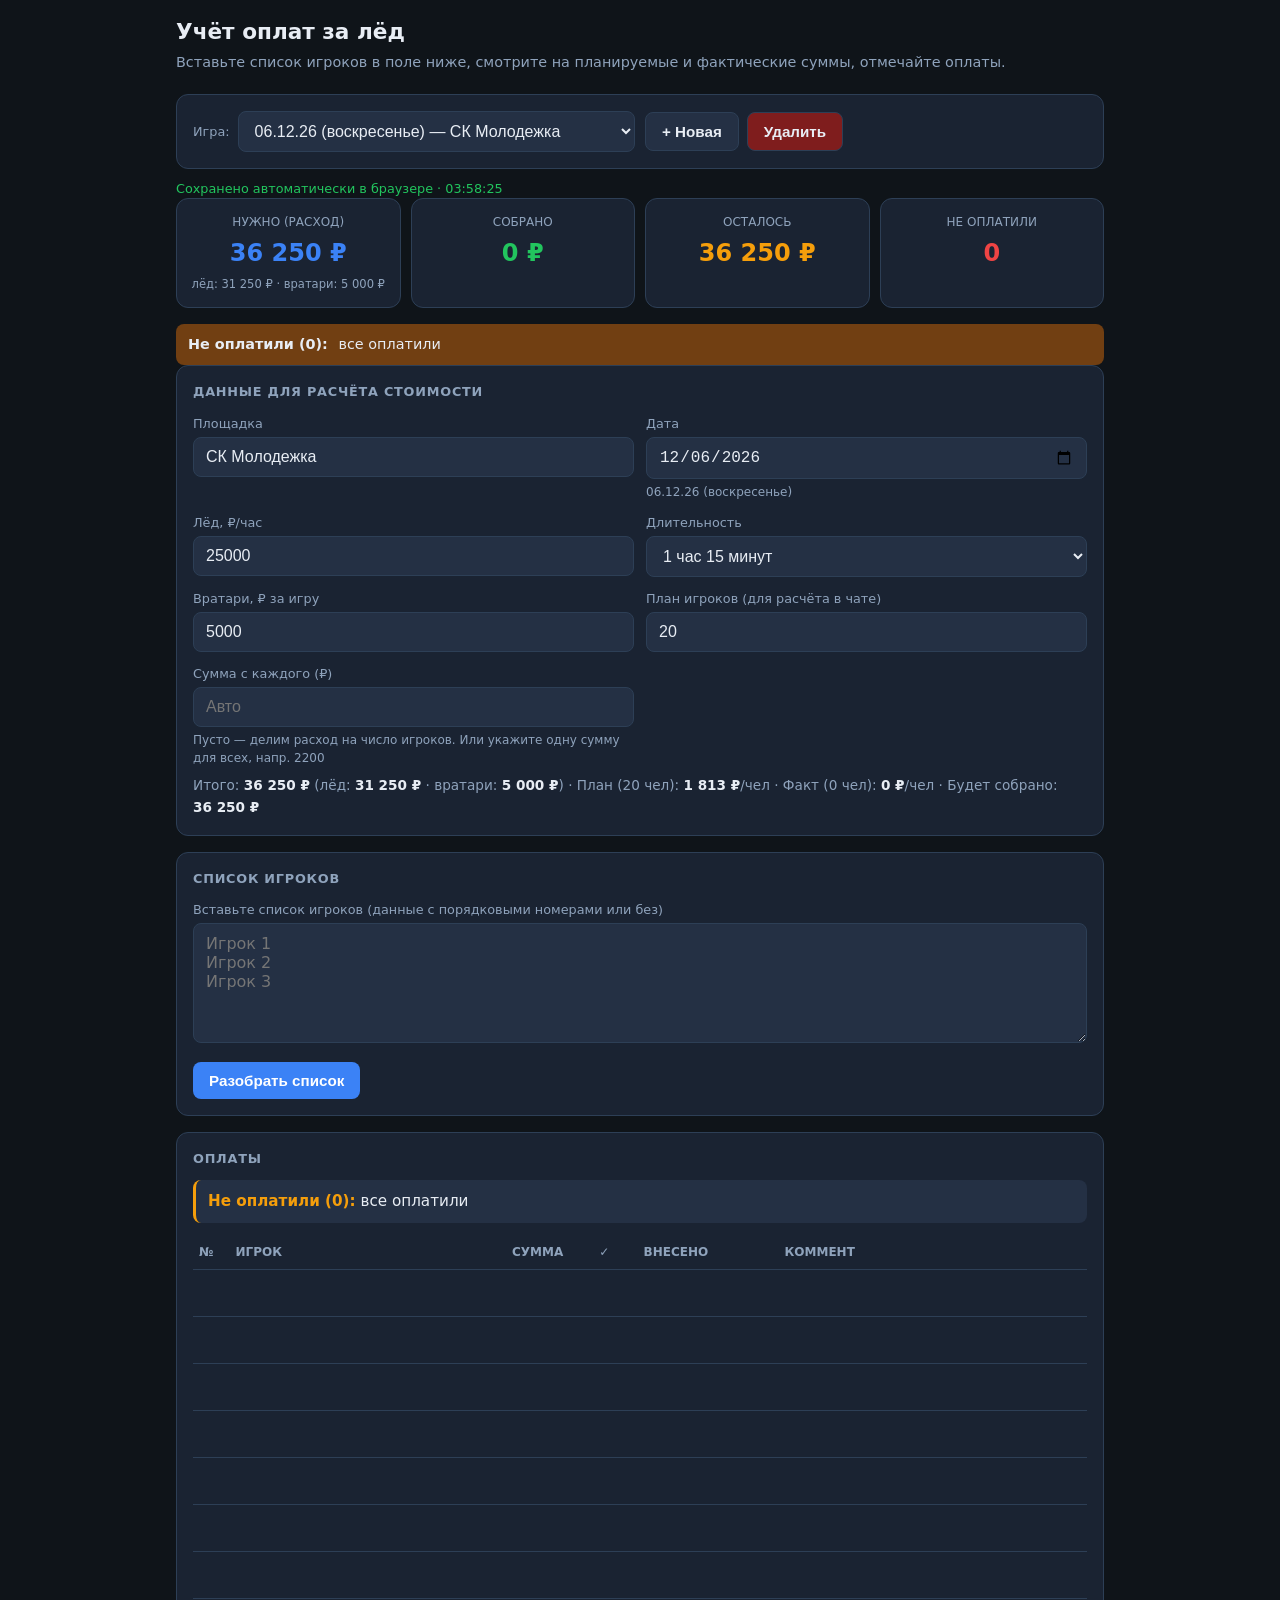
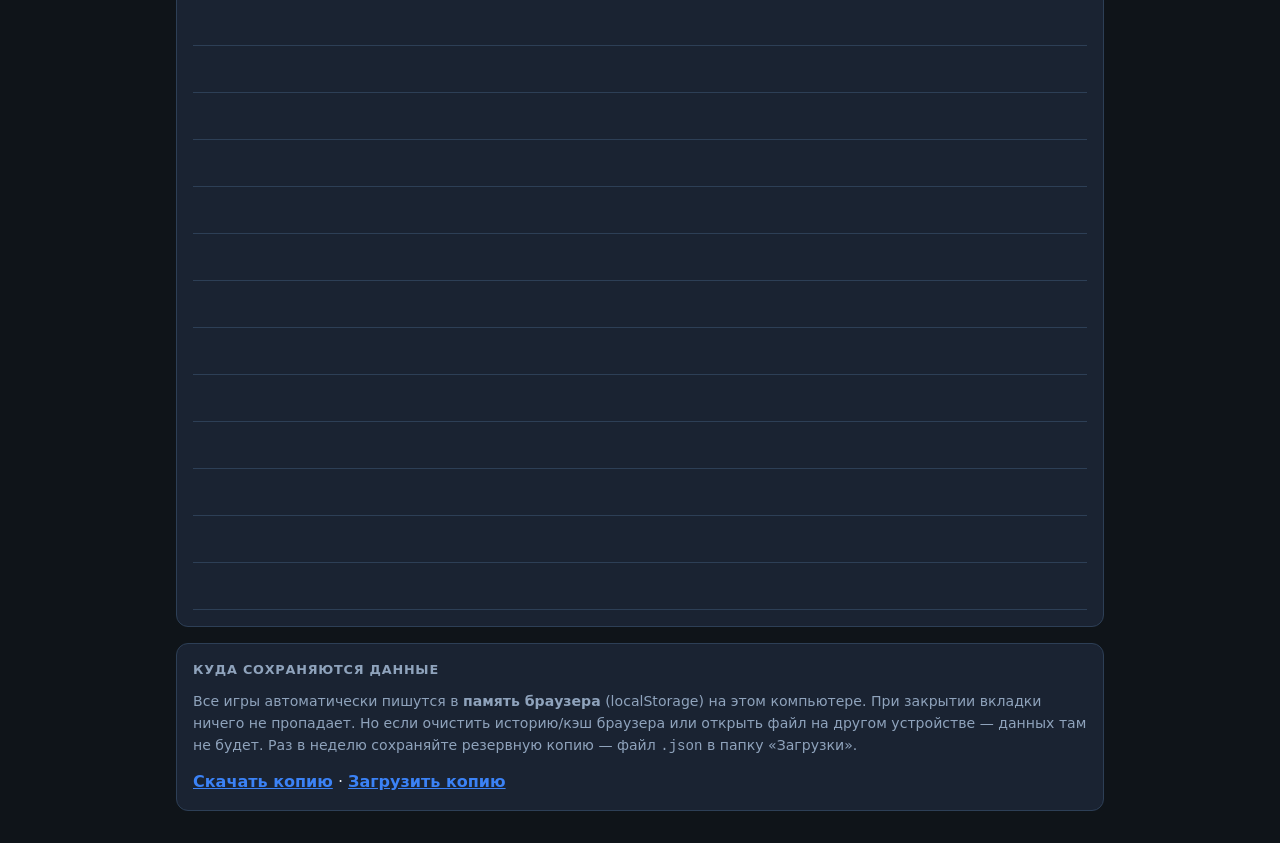
==== index.html @ 9610434b "Fix fixed per-player charge applied to table and collection target Rename "К сбору" to "Будет собран" ====
<!DOCTYPE html>
<html lang="ru">
<head>
  <meta charset="UTF-8">
  <meta name="viewport" content="width=device-width, initial-scale=1">
  <title>Учёт оплат за лёд</title>
  <style>
    :root {
      --bg: #0f1419;
      --surface: #1a2332;
      --surface2: #243044;
      --border: #2d3f56;
      --text: #e8edf4;
      --muted: #8fa3bc;
      --accent: #3b82f6;
      --accent-dim: #2563eb;
      --ok: #22c55e;
      --warn: #f59e0b;
      --bad: #ef4444;
      --dash-ok: #14532d;
      --dash-warn: #713f12;
    }
    * { box-sizing: border-box; margin: 0; padding: 0; }
    body {
      font-family: "Segoe UI", system-ui, sans-serif;
      background: var(--bg);
      color: var(--text);
      line-height: 1.5;
      min-height: 100vh;
    }
    .wrap { max-width: 960px; margin: 0 auto; padding: 16px; }
    h1 { font-size: 1.35rem; margin-bottom: 4px; }
    .sub { color: var(--muted); font-size: 0.9rem; margin-bottom: 20px; }
    .grid { display: grid; gap: 12px; }
    .grid-2 { grid-template-columns: 1fr 1fr; }
    .grid-4 { grid-template-columns: repeat(4, 1fr); }
    @media (max-width: 700px) {
      .grid-2, .grid-4 { grid-template-columns: 1fr; }
    }
    .card {
      background: var(--surface);
      border: 1px solid var(--border);
      border-radius: 12px;
      padding: 16px;
      margin-bottom: 16px;
    }
    .card h2 {
      font-size: 0.8rem;
      text-transform: uppercase;
      letter-spacing: 0.06em;
      color: var(--muted);
      margin-bottom: 12px;
    }
    label {
      display: block;
      font-size: 0.8rem;
      color: var(--muted);
      margin-bottom: 4px;
    }
    input, select, textarea {
      width: 100%;
      background: var(--surface2);
      border: 1px solid var(--border);
      border-radius: 8px;
      color: var(--text);
      padding: 10px 12px;
      font-size: 1rem;
    }
    input:focus, textarea:focus, select:focus {
      outline: 2px solid var(--accent);
      border-color: transparent;
    }
    textarea { min-height: 120px; resize: vertical; font-family: inherit; }
    .dash {
      display: grid;
      grid-template-columns: repeat(4, 1fr);
      gap: 10px;
      margin-bottom: 16px;
    }
    @media (max-width: 600px) { .dash { grid-template-columns: 1fr 1fr; } }
    .dash-item {
      background: var(--surface);
      border: 1px solid var(--border);
      border-radius: 12px;
      padding: 14px;
      text-align: center;
    }
    .dash-item .val {
      font-size: 1.5rem;
      font-weight: 700;
      margin-top: 4px;
    }
    .dash-item .sub-val {
      font-size: 0.72rem;
      color: var(--muted);
      margin-top: 6px;
      line-height: 1.35;
    }
    .dash-item .lbl { font-size: 0.75rem; color: var(--muted); text-transform: uppercase; }
    .dash-item.need .val { color: var(--accent); }
    #dNeed { color: var(--accent); }
    .dash-item.collected .val { color: var(--ok); }
    .dash-item.left.deficit .val { color: var(--warn); }
    .dash-item.left.surplus .val { color: var(--ok); }
    .dash-item.left.exact .val { color: var(--ok); }
    .dash-item.debtors .val { color: var(--bad); }
    .btn-row { display: flex; flex-wrap: wrap; gap: 8px; margin-top: 12px; }
    button {
      background: var(--accent);
      color: #fff;
      border: none;
      border-radius: 8px;
      padding: 10px 16px;
      font-size: 0.95rem;
      cursor: pointer;
      font-weight: 600;
    }
    button:hover { background: var(--accent-dim); }
    button.secondary {
      background: var(--surface2);
      color: var(--text);
      border: 1px solid var(--border);
    }
    button.danger { background: #7f1d1d; }
    table { width: 100%; border-collapse: collapse; font-size: 0.9rem; }
    th, td { padding: 8px 6px; border-bottom: 1px solid var(--border); text-align: left; }
    th { color: var(--muted); font-size: 0.75rem; text-transform: uppercase; }
    tr.unpaid td.name { color: var(--warn); }
    tr.paid td.name { color: var(--ok); }
    tr.empty { opacity: 0.35; }
    .chk { width: 20px; height: 20px; accent-color: var(--ok); cursor: pointer; }
    .amt { width: 90px; padding: 6px 8px; font-size: 0.9rem; }
    .cmt { width: 100%; min-width: 80px; padding: 6px 8px; font-size: 0.85rem; }
    .debtors-list {
      margin-top: 10px;
      padding: 10px 12px;
      background: var(--dash-warn);
      border-radius: 8px;
      font-size: 0.9rem;
    }
    .debtors-list.all-paid {
      background: var(--dash-ok);
    }
    .debtors-list .debtors-title { font-weight: 700; margin-right: 6px; }
    .debtors-summary {
      font-size: 0.95rem;
      margin-bottom: 12px;
      padding: 10px 12px;
      background: var(--surface2);
      border-radius: 8px;
      border-left: 3px solid var(--warn);
    }
    .debtors-summary.all-paid { border-left-color: var(--ok); }
    .debtors-summary .count { font-weight: 700; color: var(--warn); }
    .debtors-summary.all-paid .count { color: var(--ok); }
    tr.add-row { opacity: 0.55; }
    tr.add-row input.name-inp::placeholder { color: var(--muted); font-style: italic; }
    .games-bar.card {
      margin-bottom: 10px;
    }
    .games-bar-grid {
      display: grid;
      grid-template-columns: repeat(4, 1fr);
      gap: 10px;
      align-items: center;
    }
    .games-field {
      grid-column: 1 / 3;
      display: flex;
      align-items: center;
      gap: 8px;
      min-width: 0;
    }
    .games-field label {
      margin: 0;
      flex-shrink: 0;
    }
    .games-field select {
      flex: 1;
      min-width: 0;
      width: 100%;
    }
    .games-bar-actions {
      grid-column: 3 / 5;
      display: flex;
      gap: 8px;
      align-items: center;
      flex-wrap: wrap;
    }
    @media (max-width: 600px) {
      .games-bar-grid { grid-template-columns: 1fr; }
      .games-field,
      .games-bar-actions { grid-column: 1 / -1; }
    }
    .calc-hint { font-size: 0.85rem; color: var(--muted); margin-top: 8px; line-height: 1.6; }
    .calc-hint strong { color: var(--text); }
    .field-hint { font-size: 0.75rem; color: var(--muted); margin-top: 4px; }
    .table-wrap { overflow-x: auto; }
    .storage-note { font-size: 0.88rem; color: var(--muted); margin-bottom: 12px; line-height: 1.55; }
    .save-status { font-size: 0.8rem; color: var(--ok); margin-top: 10px; min-height: 1.2em; }
    td.due-cell { color: var(--muted); white-space: nowrap; }
    .text-link {
      color: var(--accent);
      text-decoration: underline;
      cursor: pointer;
      background: none;
      border: none;
      outline: none;
      padding: 0;
      font: inherit;
      font-size: inherit;
      font-weight: 600;
    }
    .text-link:hover {
      color: #fff;
      background: none;
    }
    .storage-actions { margin-top: 12px; }
    button.btn-del {
      background: transparent;
      color: var(--muted);
      border: none;
      outline: none;
      padding: 2px 8px;
      font-size: 0.75rem;
      font-weight: 500;
      line-height: 1.2;
      border-radius: 0;
    }
    button.btn-del:hover {
      color: var(--bad);
      background: transparent;
    }
    th.col-del, td.col-del { width: 2rem; text-align: center; padding-left: 0; padding-right: 0; }
  </style>
</head>
<body>
  <div class="wrap">
    <h1>Учёт оплат за лёд</h1>
    <p class="sub">Вставьте список игроков в поле ниже, смотрите на планируемые и фактические суммы, отмечайте оплаты.</p>

    <div class="games-bar card">
      <div class="games-bar-grid">
        <div class="games-field">
          <label>Игра:</label>
          <select id="gameSelect"></select>
        </div>
        <div class="games-bar-actions">
          <button type="button" class="secondary" id="btnNewGame">+ Новая</button>
          <button type="button" class="danger secondary" id="btnDeleteGame">Удалить</button>
        </div>
      </div>
    </div>
    <p class="save-status" id="saveStatus"></p>

    <div class="dash">
      <div class="dash-item need">
        <div class="lbl">Нужно (расход)</div>
        <div class="val" id="dNeed">0 ₽</div>
        <div class="sub-val" id="dNeedBreak">лёд: — · вратари: —</div>
      </div>
      <div class="dash-item collected"><div class="lbl">Собрано</div><div class="val" id="dCollected">0 ₽</div></div>
      <div class="dash-item left deficit"><div class="lbl">Осталось</div><div class="val" id="dLeft">0 ₽</div></div>
      <div class="dash-item debtors"><div class="lbl">Не оплатили</div><div class="val" id="dDebtors">0</div></div>
    </div>
    <div class="debtors-list" id="debtorsList">
      <span class="debtors-title" id="debtorsTitle">Не оплатили (0):</span>
      <span id="debtorsNames">—</span>
    </div>

    <div class="card">
      <h2>Данные для расчёта стоимости</h2>
      <div class="grid grid-2">
        <div>
          <label>Площадка</label>
          <input type="text" id="venue" value="СК Молодежка">
        </div>
        <div>
          <label>Дата</label>
          <input type="date" id="gameDate">
          <p class="field-hint" id="gameDateFormatted"></p>
        </div>
        <div>
          <label>Лёд, ₽/час</label>
          <input type="number" id="iceHour" value="25000" min="0" step="100">
        </div>
        <div>
          <label>Длительность</label>
          <select id="duration">
            <option value="1">1 час</option>
            <option value="1.25" selected>1 час 15 минут</option>
            <option value="1.5">1 час 30 минут</option>
          </select>
        </div>
        <div>
          <label>Вратари, ₽ за игру</label>
          <input type="number" id="goalies" value="5000" min="0" step="100">
        </div>
        <div>
          <label>План игроков (для расчёта в чате)</label>
          <input type="number" id="planPlayers" value="20" min="1">
        </div>
        <div>
          <label>Сумма с каждого (₽)</label>
          <input type="number" id="chargePerPlayer" placeholder="Авто" min="0" step="100">
          <p class="field-hint">Пусто — делим расход на число игроков. Или укажите одну сумму для всех, напр. 2200</p>
        </div>
      </div>
      <p class="calc-hint">
        Итого: <strong id="hTotal">0 ₽</strong>
        (лёд: <strong id="hIce">0 ₽</strong> · вратари: <strong id="hGoalies">0 ₽</strong>) ·
        План (<span id="hPlanN">20</span> чел): <strong id="hPlan">0 ₽</strong>/чел ·
        Факт (<span id="hFactN">0</span> чел): <strong id="hFact">0 ₽</strong>/чел ·
        Будет собрано: <strong id="hTarget">0 ₽</strong>
      </p>
    </div>

    <div class="card">
      <h2>Список игроков</h2>
      <label>Вставьте список игроков (данные с порядковыми номерами или без)</label>
      <textarea id="pasteArea" placeholder="Игрок 1&#10;Игрок 2&#10;Игрок 3"></textarea>
      <div class="btn-row">
        <button type="button" id="btnParse">Разобрать список</button>
      </div>
    </div>

    <div class="card">
      <h2>Оплаты</h2>
      <p class="debtors-summary" id="debtorsSummary"><span class="count">Не оплатили (0):</span> <span id="debtorsSummaryNames">—</span></p>
      <div class="table-wrap">
        <table>
          <thead>
            <tr>
              <th>№</th>
              <th>Игрок</th>
              <th>Сумма</th>
              <th>✓</th>
              <th>Внесено</th>
              <th>Коммент</th>
              <th class="col-del"></th>
            </tr>
          </thead>
          <tbody id="playerBody"></tbody>
        </table>
      </div>
    </div>

    <div class="card">
      <h2>Куда сохраняются данные</h2>
      <p class="storage-note">
        Все игры автоматически пишутся в <strong>память браузера</strong> (localStorage) на этом компьютере.
        При закрытии вкладки ничего не пропадает. Но если очистить историю/кэш браузера или открыть файл
        на другом устройстве — данных там не будет. Раз в неделю сохраняйте резервную копию — файл
        <code>.json</code> в папку «Загрузки».
      </p>
      <p class="storage-actions">
        <button type="button" class="text-link" id="btnExport">Скачать копию</button>
        ·
        <button type="button" class="text-link" id="btnImport">Загрузить копию</button>
      </p>
      <input type="file" id="importFile" accept=".json,application/json" hidden>
    </div>
  </div>

  <script>
    const STORAGE_KEY = 'hockey-ice-payments-v1';
    const MAX_PLAYERS = 24;
    const DEFAULT_PLAN_PLAYERS = 20;
    const DEFAULT_GOALIES = 5000;

    let games = [];
    let currentId = null;
    let playersBound = false;

    function uid() {
      return Date.now().toString(36) + Math.random().toString(36).slice(2, 7);
    }

    function fmt(n) {
      return Math.round(n).toLocaleString('ru-RU') + ' ₽';
    }

    const WEEKDAYS = ['воскресенье', 'понедельник', 'вторник', 'среда', 'четверг', 'пятница', 'суббота'];

    function formatGameDate(isoDate) {
      if (!isoDate) return '?';
      const d = new Date(isoDate + 'T12:00:00');
      if (Number.isNaN(d.getTime())) return isoDate;
      const dd = String(d.getDate()).padStart(2, '0');
      const mm = String(d.getMonth() + 1).padStart(2, '0');
      const yy = String(d.getFullYear()).slice(-2);
      return dd + '.' + mm + '.' + yy + ' (' + WEEKDAYS[d.getDay()] + ')';
    }

    function updateDateFormatted() {
      const el = document.getElementById('gameDateFormatted');
      const raw = document.getElementById('gameDate').value;
      el.textContent = raw ? formatGameDate(raw) : '';
    }

    function showSaved() {
      const el = document.getElementById('saveStatus');
      const now = new Date().toLocaleString('ru-RU', { hour: '2-digit', minute: '2-digit', second: '2-digit' });
      el.textContent = 'Сохранено автоматически в браузере · ' + now;
    }

    function load() {
      try {
        const raw = localStorage.getItem(STORAGE_KEY);
        if (raw) games = JSON.parse(raw);
      } catch (_) { games = []; }
      if (!games.length) games.push(newGameData());
      let migrated = false;
      games.forEach(g => {
        if (g.planPlayers === 16) { g.planPlayers = DEFAULT_PLAN_PLAYERS; migrated = true; }
        ensurePlayerRows(g);
      });
      if (migrated) save();
      currentId = games[0].id;
      renderGameSelect();
      applyGame(games[0]);
      bindPlayerTable();
      showSaved();
    }

    function save() {
      localStorage.setItem(STORAGE_KEY, JSON.stringify(games));
      showSaved();
    }

    function newGameData() {
      const d = new Date();
      return {
        id: uid(),
        venue: 'СК Молодежка',
        date: d.toISOString().slice(0, 10),
        iceHour: 25000,
        duration: 1.25,
        goalies: DEFAULT_GOALIES,
        planPlayers: DEFAULT_PLAN_PLAYERS,
        chargePerPlayer: '',
        players: []
      };
    }

    function currentGame() {
      return games.find(g => g.id === currentId);
    }

    function renderGameSelect() {
      const sel = document.getElementById('gameSelect');
      sel.innerHTML = games.map(g => {
        const label = formatGameDate(g.date) + ' — ' + (g.venue || 'Игра');
        return `<option value="${g.id}">${label}</option>`;
      }).join('');
      sel.value = currentId;
    }

    function getChargePerPlayer(g) {
      const v = g.chargePerPlayer;
      if (v === '' || v == null) return null;
      const n = Number(v);
      return !Number.isNaN(n) && n > 0 ? n : null;
    }

    function paymentNum(p) {
      const amt = p.amount;
      if (amt === '' || amt == null) return null;
      const num = Number(String(amt).replace(/\s/g, ''));
      return Number.isNaN(num) ? null : num;
    }

    function splitEven(total, count) {
      if (count <= 0) return [];
      const abs = Math.abs(Math.round(total));
      const base = Math.floor(abs / count);
      const rem = abs - base * count;
      const sign = total < 0 ? -1 : 1;
      return Array.from({ length: count }, (_, i) => sign * (base + (i < rem ? 1 : 0)));
    }

    function dueForIndex(g, i) {
      return calcTotals(g).dues[i];
    }

    function calcTotals(g) {
      const iceCost = (g.iceHour || 0) * (g.duration || 0);
      const goalieCost = g.goalies || 0;
      const expense = iceCost + goalieCost;
      const players = filledPlayers(g);
      const n = players.length;
      const fixed = getChargePerPlayer(g);
      const autoFact = n > 0 ? Math.round(expense / n) : 0;
      const baseFact = fixed != null ? fixed : autoFact;
      const plan = g.planPlayers > 0 ? Math.round(expense / g.planPlayers) : 0;
      const collectionTarget = fixed != null ? fixed * n : expense;

      let collected = 0;
      let fixedUnpaidTotal = 0;
      const equalSplitIndices = [];
      const dues = {};

      g.players.forEach((p, i) => {
        if (!(p.name || '').trim()) {
          dues[i] = '';
          return;
        }

        if (p.dueOverride != null) {
          if (p.paid) {
            const num = paymentNum(p);
            if (num != null) collected += num;
          } else {
            fixedUnpaidTotal += p.dueOverride;
          }
          return;
        }

        if (p.paid) {
          const num = paymentNum(p);
          if (num != null) collected += num;
        } else {
          equalSplitIndices.push(i);
        }
      });

      const poolTarget = fixed != null ? collectionTarget : expense;
      const remaining = Math.max(0, poolTarget - collected - fixedUnpaidTotal);
      const shares = splitEven(remaining, equalSplitIndices.length);
      equalSplitIndices.forEach((idx, ui) => { dues[idx] = shares[ui]; });

      g.players.forEach((p, i) => {
        if (!(p.name || '').trim()) return;

        if (p.dueOverride != null) {
          dues[i] = p.dueOverride;
          return;
        }

        if (p.paid) {
          const num = paymentNum(p);
          dues[i] = num != null ? num : (p.owedWhenPaid != null ? p.owedWhenPaid : baseFact);
        }
      });

      let debtors = 0;
      players.forEach(p => { if (!p.paid) debtors++; });

      const perUnpaid = shares.length ? shares[0] : baseFact;

      return {
        iceCost, goalieCost, expense, plan, fact: baseFact, autoFact, fixed,
        perUnpaid, dues,
        n, collected, left: expense - collected,
        surplus: collected > expense ? collected - expense : 0,
        targetCollection: collectionTarget,
        debtors, players
      };
    }

    function syncParamsFromDom() {
      const g = currentGame();
      if (!g) return g;
      g.venue = document.getElementById('venue').value;
      g.date = document.getElementById('gameDate').value;
      g.iceHour = Number(document.getElementById('iceHour').value) || 0;
      g.duration = Number(document.getElementById('duration').value) || 0;
      g.goalies = Number(document.getElementById('goalies').value) || 0;
      g.planPlayers = Number(document.getElementById('planPlayers').value) || DEFAULT_PLAN_PLAYERS;
      const chargeRaw = document.getElementById('chargePerPlayer').value.trim();
      g.chargePerPlayer = chargeRaw === '' ? '' : Number(chargeRaw);
      return g;
    }

    function syncPlayersFromDom() {
      const g = currentGame();
      if (!g) return;
      document.querySelectorAll('#playerBody tr').forEach(tr => {
        const i = +tr.dataset.i;
        const p = g.players[i];
        p.name = tr.querySelector('[data-f=name]').value;
        p.paid = tr.querySelector('[data-f=paid]').checked;
        const amt = tr.querySelector('[data-f=amount]').value.trim();
        p.amount = amt === '' ? '' : Number(amt);
        p.comment = tr.querySelector('[data-f=comment]').value;
      });
    }

    function filledPlayers(g) {
      return (g.players || []).filter(p => (p.name || '').trim());
    }

    function updateDebtorsUI(t) {
      const names = t.players.filter(p => !p.paid).map(p => p.name.trim());
      const count = names.length;
      const namesStr = count ? names.join(', ') : 'все оплатили';

      document.getElementById('debtorsTitle').textContent = 'Не оплатили (' + count + '):';
      document.getElementById('debtorsNames').textContent = namesStr;

      const dl = document.getElementById('debtorsList');
      dl.classList.toggle('all-paid', count === 0 && t.n > 0);

      const summary = document.getElementById('debtorsSummary');
      summary.classList.toggle('all-paid', count === 0 && t.n > 0);
      summary.querySelector('.count').textContent = 'Не оплатили (' + count + '):';
      document.getElementById('debtorsSummaryNames').textContent = namesStr;
    }

    function updateDashboard() {
      const g = currentGame();
      if (!g) return;
      const t = calcTotals(g);
      document.getElementById('dNeed').textContent = fmt(t.expense);
      document.getElementById('dNeedBreak').textContent =
        'лёд: ' + fmt(t.iceCost) + ' · вратари: ' + fmt(t.goalieCost);
      document.getElementById('dCollected').textContent = fmt(t.collected);

      const leftEl = document.getElementById('dLeft');
      const leftBox = leftEl.closest('.dash-item');
      leftBox.classList.remove('deficit', 'surplus', 'exact');
      if (t.left > 0) {
        leftEl.textContent = fmt(t.left);
        leftBox.classList.add('deficit');
      } else if (t.left < 0) {
        leftEl.textContent = '+' + fmt(t.surplus);
        leftBox.classList.add('surplus');
      } else {
        leftEl.textContent = '0 ₽';
        leftBox.classList.add('exact');
      }

      document.getElementById('dDebtors').textContent = t.debtors;
      document.getElementById('hTotal').textContent = fmt(t.expense);
      document.getElementById('hIce').textContent = fmt(t.iceCost);
      document.getElementById('hGoalies').textContent = fmt(t.goalieCost);
      document.getElementById('hPlanN').textContent = g.planPlayers;
      document.getElementById('hPlan').textContent = fmt(t.plan);
      document.getElementById('hFact').textContent = fmt(t.fact);
      document.getElementById('hFactN').textContent = t.n;
      document.getElementById('hTarget').textContent = fmt(t.targetCollection);
      updateDebtorsUI(t);
    }

    function parseTelegramList(text) {
      const lines = text.split(/\r?\n/);
      const players = [];
      const skip = /^(цена|сумма|стоимость|лед|вратар|четверг|ск\s|с\sк|🏒|🥅|—|-{2,}|\d{1,2}:\d{2})/i;
      const goalie = /вратар|🥅|голкипер/i;

      for (const raw of lines) {
        let line = raw.trim();
        if (!line || skip.test(line) || goalie.test(line)) continue;
        line = line.replace(/^[\d]+[\.\)\-]\s*/, '');
        line = line.replace(/^[-•*]\s*/, '');
        if (/^\d+$/.test(line)) continue;
        if (line.length < 2) continue;
        players.push({ name: line, paid: false, amount: '', comment: '', dueOverride: null, owedWhenPaid: null });
      }
      return players;
    }

    function emptyPlayer() {
      return { name: '', paid: false, amount: '', comment: '', dueOverride: null, owedWhenPaid: null };
    }

    function ensurePlayerRows(g) {
      if (!g.players) g.players = [];
      const plan = Math.min(MAX_PLAYERS, g.planPlayers > 0 ? g.planPlayers : DEFAULT_PLAN_PLAYERS);
      const filled = filledPlayers(g);

      if (filled.length === 0) {
        while (g.players.length < plan) g.players.push(emptyPlayer());
        if (g.players.length > plan) g.players.length = plan;
        return;
      }

      const lastFilledIdx = g.players.reduce((max, p, i) =>
        (p.name || '').trim() ? i : max, -1);
      const minLen = Math.max(plan, lastFilledIdx + 2);
      while (g.players.length < minLen) g.players.push(emptyPlayer());
    }

    function rowClass(p, isLastEmpty) {
      const name = (p.name || '').trim();
      if (!name) return isLastEmpty ? 'add-row' : 'empty';
      return p.paid ? 'paid' : 'unpaid';
    }

    function updateDueCells() {
      const g = currentGame();
      if (!g) return;
      const t = calcTotals(g);
      document.querySelectorAll('#playerBody tr').forEach(tr => {
        const i = +tr.dataset.i;
        const due = t.dues[i];
        const p = g.players[i];
        const cell = tr.querySelector('.due-cell');
        if (cell) cell.textContent = due !== '' && due != null ? fmt(due) : '—';
        const amtInp = tr.querySelector('[data-f=amount]');
        if (!amtInp || !p) return;
        if (!p.paid) {
          amtInp.placeholder = due !== '' && due != null ? String(due) : '';
        } else {
          amtInp.placeholder = '';
        }
      });
    }

    function updateRowNumbers(g) {
      let num = 0;
      document.querySelectorAll('#playerBody tr').forEach(tr => {
        const i = +tr.dataset.i;
        const p = g.players[i];
        if (!p || !tr.cells[0]) return;
        const hasName = !!(p.name || '').trim();
        tr.cells[0].textContent = hasName ? ++num : '';
      });
    }

    function updateRowClass(tr, p, g) {
      const i = +tr.dataset.i;
      const isLastEmpty = i === g.players.length - 1 && !(p.name || '').trim();
      tr.className = rowClass(p, isLastEmpty);
      const hasName = !!(p.name || '').trim();
      tr.querySelector('[data-f=paid]').disabled = !hasName;
      tr.querySelector('[data-f=amount]').disabled = !hasName;
      tr.querySelector('[data-f=comment]').disabled = !hasName;
      const delTd = tr.querySelector('.col-del');
      if (delTd) {
        if (hasName && !delTd.querySelector('.btn-del')) {
          delTd.innerHTML = '<button type="button" class="btn-del" title="Удалить игрока">удалить</button>';
        } else if (!hasName) {
          delTd.innerHTML = '';
        }
      }
      const delBtn = tr.querySelector('.btn-del');
      if (delBtn) delBtn.style.visibility = hasName ? 'visible' : 'hidden';
    }

    function trimTrailingEmpty(g) {
      const filled = filledPlayers(g);
      const plan = Math.min(MAX_PLAYERS, g.planPlayers > 0 ? g.planPlayers : DEFAULT_PLAN_PLAYERS);

      if (filled.length === 0) return;

      const lastFilledIdx = g.players.reduce((max, p, i) =>
        (p.name || '').trim() ? i : max, -1);
      const minLen = Math.max(plan, lastFilledIdx + 2);

      while (g.players.length > minLen) {
        const last = g.players[g.players.length - 1];
        if ((last.name || '').trim()) break;
        g.players.pop();
      }

      const last = g.players[g.players.length - 1];
      if (last && (last.name || '').trim() && filled.length < MAX_PLAYERS) {
        g.players.push(emptyPlayer());
      }
    }

    function renderPlayers(g) {
      ensurePlayerRows(g);
      trimTrailingEmpty(g);
      const t = calcTotals(g);
      const tbody = document.getElementById('playerBody');
      const lastIdx = g.players.length - 1;
      let num = 0;
      tbody.innerHTML = g.players.map((p, i) => {
        const hasName = (p.name || '').trim();
        const displayNum = hasName ? ++num : '';
        const due = t.dues[i] ?? '';
        const isLastEmpty = i === lastIdx && !hasName;
        const cls = rowClass(p, isLastEmpty);
        const amtVal = p.amount !== '' && p.amount != null ? p.amount : '';
        const ph = !hasName ? 'Имя игрока' : '';
        return `<tr class="${cls}" data-i="${i}">
          <td>${displayNum}</td>
          <td class="name"><input type="text" class="cmt name-inp" data-f="name" value="${esc((p.name || '').trim() ? p.name : '')}" placeholder="${ph}"></td>
          <td class="due-cell">${due !== '' ? fmt(due) : '—'}</td>
          <td><input type="checkbox" class="chk" data-f="paid" ${p.paid ? 'checked' : ''} ${!(p.name || '').trim() ? 'disabled' : ''}></td>
          <td><input type="text" inputmode="numeric" class="amt" data-f="amount" value="${amtVal !== '' ? esc(String(amtVal)) : ''}" placeholder="${due || ''}" ${!(p.name || '').trim() ? 'disabled' : ''}></td>
          <td><input type="text" class="cmt" data-f="comment" value="${esc(p.comment)}" ${!(p.name || '').trim() ? 'disabled' : ''}></td>
          <td class="col-del">${hasName ? '<button type="button" class="btn-del" title="Удалить игрока">удалить</button>' : ''}</td>
        </tr>`;
      }).join('');
    }

    function esc(s) {
      return String(s || '').replace(/&/g,'&amp;').replace(/"/g,'&quot;').replace(/</g,'&lt;');
    }

    function bindPlayerTable() {
      if (playersBound) return;
      playersBound = true;
      const tbody = document.getElementById('playerBody');

      tbody.addEventListener('input', (e) => {
        const inp = e.target;
        if (!inp.dataset.f) return;
        const tr = inp.closest('tr');
        const g = currentGame();
        const p = g.players[+tr.dataset.i];
        const i = +tr.dataset.i;
        const field = inp.dataset.f;

        if (field === 'name') {
          const prevTrimmed = (p.name || '').trim();
          p.name = inp.value;
          const plan = Math.min(MAX_PLAYERS, g.planPlayers > 0 ? g.planPlayers : DEFAULT_PLAN_PLAYERS);
          const filledCount = filledPlayers(g).length;
          if (!prevTrimmed && inp.value.trim() && i === g.players.length - 1
              && filledCount >= plan && filledCount < MAX_PLAYERS) {
            const caret = inp.selectionStart;
            const editIdx = i;
            g.players.push(emptyPlayer());
            save();
            renderPlayers(g);
            const focusTr = tbody.querySelector(`tr[data-i="${editIdx}"]`);
            const focusInp = focusTr?.querySelector('[data-f=name]');
            if (focusInp) {
              focusInp.focus();
              const pos = Math.min(caret, focusInp.value.length);
              focusInp.setSelectionRange(pos, pos);
            }
            updateDashboard();
            return;
          }
          updateRowClass(tr, p, g);
          updateRowNumbers(g);
          updateDueCells();
        } else if (field === 'amount') {
          p.amount = inp.value.trim();
        } else if (field === 'comment') {
          p.comment = inp.value;
        }
        save();
        if (field !== 'name') updateDueCells();
        updateDashboard();
      });

      tbody.addEventListener('change', (e) => {
        const inp = e.target;
        if (inp.dataset.f !== 'paid') return;
        const tr = inp.closest('tr');
        const g = currentGame();
        const i = +tr.dataset.i;
        const p = g.players[i];
        const amtInp = tr.querySelector('[data-f=amount]');

        if (inp.checked) {
          if (paymentNum(p) == null) {
            const due = dueForIndex(g, i);
            const fill = due !== '' && due != null ? due : calcTotals(g).fact;
            p.owedWhenPaid = fill;
            p.amount = fill;
            if (amtInp) amtInp.value = fill;
          } else {
            p.owedWhenPaid = paymentNum(p);
          }
          p.paid = true;
        } else {
          p.paid = false;
          p.amount = '';
          p.owedWhenPaid = null;
          if (amtInp) amtInp.value = '';
        }

        updateRowClass(tr, p, g);
        save();
        updateDueCells();
        updateDashboard();
      });

      tbody.addEventListener('click', (e) => {
        const btn = e.target.closest('.btn-del');
        if (!btn) return;
        const tr = btn.closest('tr');
        const g = currentGame();
        const i = +tr.dataset.i;
        g.players.splice(i, 1);
        ensurePlayerRows(g);
        save();
        renderPlayers(g);
        updateDashboard();
      });
    }

    function persistCurrentGame() {
      syncParamsFromDom();
      syncPlayersFromDom();
      save();
      renderGameSelect();
    }

    function applyGame(g) {
      document.getElementById('venue').value = g.venue || '';
      document.getElementById('gameDate').value = g.date || '';
      document.getElementById('iceHour').value = g.iceHour ?? 25000;
      document.getElementById('duration').value = String(g.duration ?? 1.25);
      document.getElementById('goalies').value = g.goalies ?? DEFAULT_GOALIES;
      document.getElementById('planPlayers').value = g.planPlayers ?? DEFAULT_PLAN_PLAYERS;
      const charge = g.chargePerPlayer;
      document.getElementById('chargePerPlayer').value =
        charge !== '' && charge != null && !Number.isNaN(Number(charge)) ? charge : '';
      renderPlayers(g);
      updateDashboard();
      updateDateFormatted();
    }

    function onParamsChange(e) {
      syncParamsFromDom();
      const g = currentGame();
      save();
      if (e && e.target && e.target.id === 'planPlayers') {
        ensurePlayerRows(g);
        renderPlayers(g);
      }
      updateDueCells();
      updateDashboard();
      updateDateFormatted();
      renderGameSelect();
    }

    function bindParams() {
      ['venue', 'gameDate', 'iceHour', 'duration', 'goalies', 'planPlayers', 'chargePerPlayer'].forEach(id => {
        const el = document.getElementById(id);
        el.addEventListener('input', onParamsChange);
        el.addEventListener('change', onParamsChange);
      });
    }

    function exportBackup() {
      persistCurrentGame();
      const blob = new Blob([JSON.stringify(games, null, 2)], { type: 'application/json' });
      const a = document.createElement('a');
      const date = new Date().toISOString().slice(0, 10);
      a.href = URL.createObjectURL(blob);
      a.download = 'hockey-payments-' + date + '.json';
      a.click();
      URL.revokeObjectURL(a.href);
    }

    function importBackup(file) {
      const reader = new FileReader();
      reader.onload = () => {
        try {
          const data = JSON.parse(reader.result);
          if (!Array.isArray(data) || !data.length) throw new Error('empty');
          games = data;
          currentId = games[0].id;
          save();
          renderGameSelect();
          applyGame(currentGame());
          alert('Загружено игр: ' + games.length);
        } catch (_) {
          alert('Не удалось прочитать файл. Нужен .json из «Скачать копию».');
        }
      };
      reader.readAsText(file, 'utf-8');
    }

    document.getElementById('btnParse').addEventListener('click', () => {
      const text = document.getElementById('pasteArea').value;
      const parsed = parseTelegramList(text);
      const g = currentGame();
      g.players = parsed.slice(0, MAX_PLAYERS);
      g.players.push(emptyPlayer());
      save();
      renderPlayers(g);
      updateDashboard();
    });

    document.getElementById('btnNewGame').addEventListener('click', () => {
      persistCurrentGame();
      const ng = newGameData();
      games.unshift(ng);
      currentId = ng.id;
      save();
      renderGameSelect();
      applyGame(ng);
      document.getElementById('pasteArea').value = '';
    });

    document.getElementById('btnDeleteGame').addEventListener('click', () => {
      if (games.length <= 1) { alert('Нельзя удалить единственную игру'); return; }
      if (!confirm('Удалить эту игру?')) return;
      persistCurrentGame();
      games = games.filter(g => g.id !== currentId);
      currentId = games[0].id;
      save();
      renderGameSelect();
      applyGame(games[0]);
    });

    document.getElementById('gameSelect').addEventListener('change', e => {
      const nextId = e.target.value;
      persistCurrentGame();
      currentId = nextId;
      renderGameSelect();
      applyGame(currentGame());
    });

    document.getElementById('btnExport').addEventListener('click', exportBackup);

    document.getElementById('btnImport').addEventListener('click', () => {
      document.getElementById('importFile').click();
    });

    document.getElementById('importFile').addEventListener('change', e => {
      const file = e.target.files[0];
      if (file) importBackup(file);
      e.target.value = '';
    });

    bindParams();
    load();
  </script>
</body>
</html>
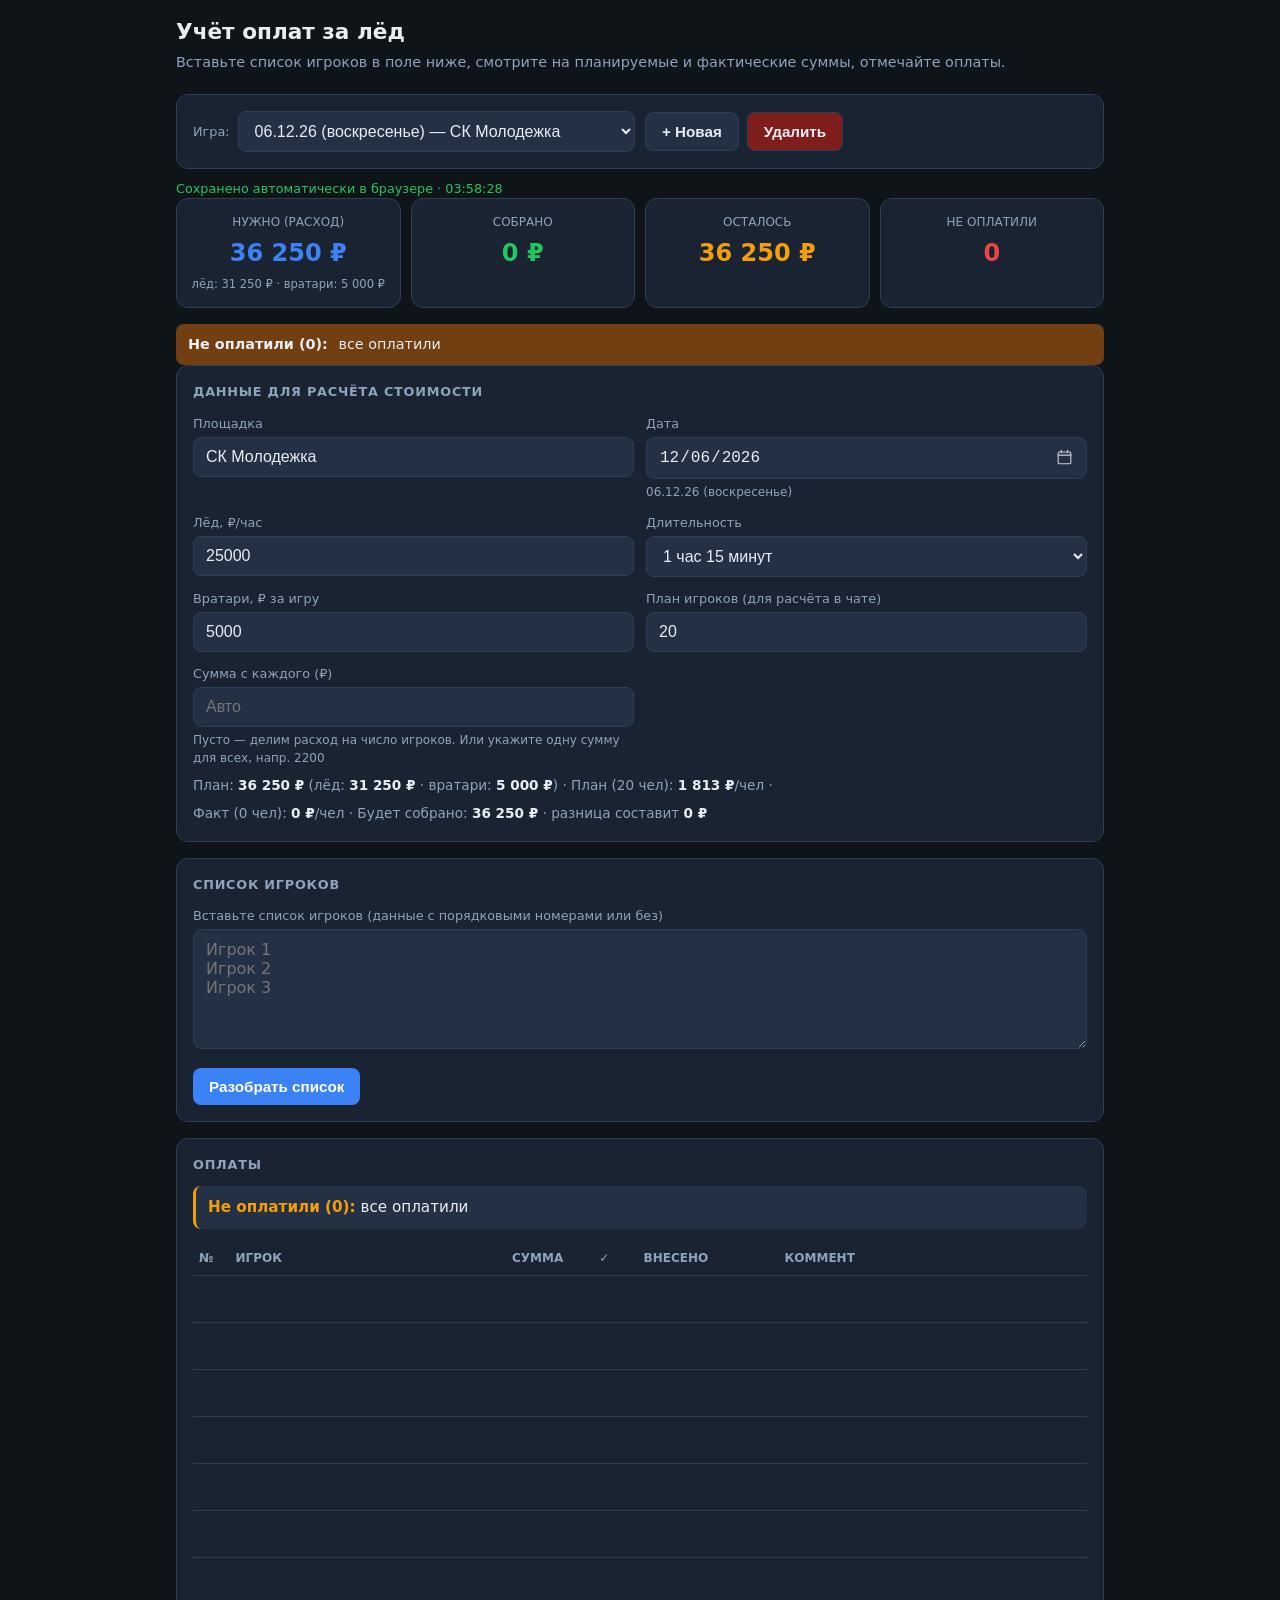
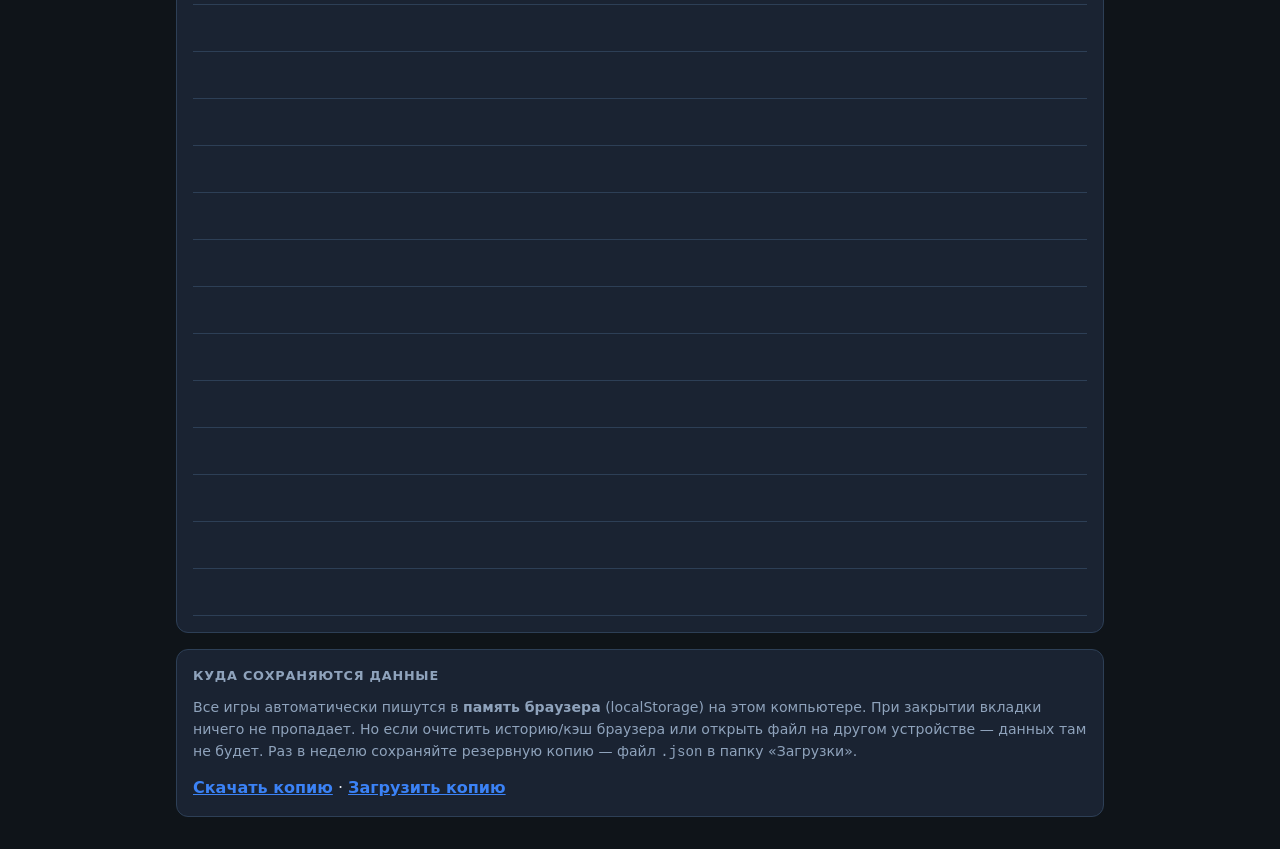
==== commit 09372314: "План и факт — две строки: план/чел отдельно от факта, сбора и разницы Разница «будет собрано» минус " ====
--- a/index.html
+++ b/index.html
@@ -70,6 +70,19 @@
       outline: 2px solid var(--accent);
       border-color: transparent;
     }
+    select {
+      color-scheme: dark;
+    }
+    input[type="date"]::-webkit-calendar-picker-indicator {
+      -webkit-appearance: none;
+      appearance: none;
+      width: 0.95em;
+      height: 0.95em;
+      margin-left: 2px;
+      cursor: pointer;
+      opacity: 0.85;
+      background: center / contain no-repeat url("data:image/svg+xml,%3Csvg xmlns='http://www.w3.org/2000/svg' viewBox='0 0 24 24' fill='none' stroke='%23e8edf4' stroke-width='1.35' stroke-linecap='round' stroke-linejoin='round'%3E%3Crect x='4' y='5' width='16' height='15' rx='1.5'/%3E%3Cline x1='8' y1='3' x2='8' y2='6'/%3E%3Cline x1='16' y1='3' x2='16' y2='6'/%3E%3Cline x1='4' y1='9' x2='20' y2='9'/%3E%3C/svg%3E");
+    }
     textarea { min-height: 120px; resize: vertical; font-family: inherit; }
     .dash {
       display: grid;
@@ -193,7 +206,11 @@
       .games-bar-actions { grid-column: 1 / -1; }
     }
     .calc-hint { font-size: 0.85rem; color: var(--muted); margin-top: 8px; line-height: 1.6; }
+    .calc-hint-line { margin: 0; }
+    .calc-hint-line + .calc-hint-line { margin-top: 6px; }
     .calc-hint strong { color: var(--text); }
+    .calc-hint .diff-pos { color: var(--ok); }
+    .calc-hint .diff-neg { color: var(--warn); }
     .field-hint { font-size: 0.75rem; color: var(--muted); margin-top: 4px; }
     .table-wrap { overflow-x: auto; }
     .storage-note { font-size: 0.88rem; color: var(--muted); margin-bottom: 12px; line-height: 1.55; }
@@ -306,13 +323,18 @@
           <p class="field-hint">Пусто — делим расход на число игроков. Или укажите одну сумму для всех, напр. 2200</p>
         </div>
       </div>
-      <p class="calc-hint">
-        Итого: <strong id="hTotal">0 ₽</strong>
-        (лёд: <strong id="hIce">0 ₽</strong> · вратари: <strong id="hGoalies">0 ₽</strong>) ·
-        План (<span id="hPlanN">20</span> чел): <strong id="hPlan">0 ₽</strong>/чел ·
-        Факт (<span id="hFactN">0</span> чел): <strong id="hFact">0 ₽</strong>/чел ·
-        Будет собрано: <strong id="hTarget">0 ₽</strong>
-      </p>
+      <div class="calc-hint">
+        <p class="calc-hint-line">
+          План: <strong id="hTotal">0 ₽</strong>
+          (лёд: <strong id="hIce">0 ₽</strong> · вратари: <strong id="hGoalies">0 ₽</strong>) ·
+          План (<span id="hPlanN">20</span> чел): <strong id="hPlan">0 ₽</strong>/чел ·
+        </p>
+        <p class="calc-hint-line">
+          Факт (<span id="hFactN">0</span> чел): <strong id="hFact">0 ₽</strong>/чел ·
+          Будет собрано: <strong id="hTarget">0 ₽</strong> ·
+          разница составит <strong id="hDiff">0 ₽</strong>
+        </p>
+      </div>
     </div>
 
     <div class="card">
@@ -380,6 +402,14 @@
       return Math.round(n).toLocaleString('ru-RU') + ' ₽';
     }
 
+    function fmtSigned(n) {
+      const v = Math.round(n);
+      const abs = Math.abs(v).toLocaleString('ru-RU') + ' ₽';
+      if (v > 0) return '+' + abs;
+      if (v < 0) return '−' + abs;
+      return '0 ₽';
+    }
+
     const WEEKDAYS = ['воскресенье', 'понедельник', 'вторник', 'среда', 'четверг', 'пятница', 'суббота'];
 
     function formatGameDate(isoDate) {
@@ -639,6 +669,10 @@
       document.getElementById('hFact').textContent = fmt(t.fact);
       document.getElementById('hFactN').textContent = t.n;
       document.getElementById('hTarget').textContent = fmt(t.targetCollection);
+      const diff = t.targetCollection - t.expense;
+      const diffEl = document.getElementById('hDiff');
+      diffEl.textContent = fmtSigned(diff);
+      diffEl.className = diff > 0 ? 'diff-pos' : diff < 0 ? 'diff-neg' : '';
       updateDebtorsUI(t);
     }
 
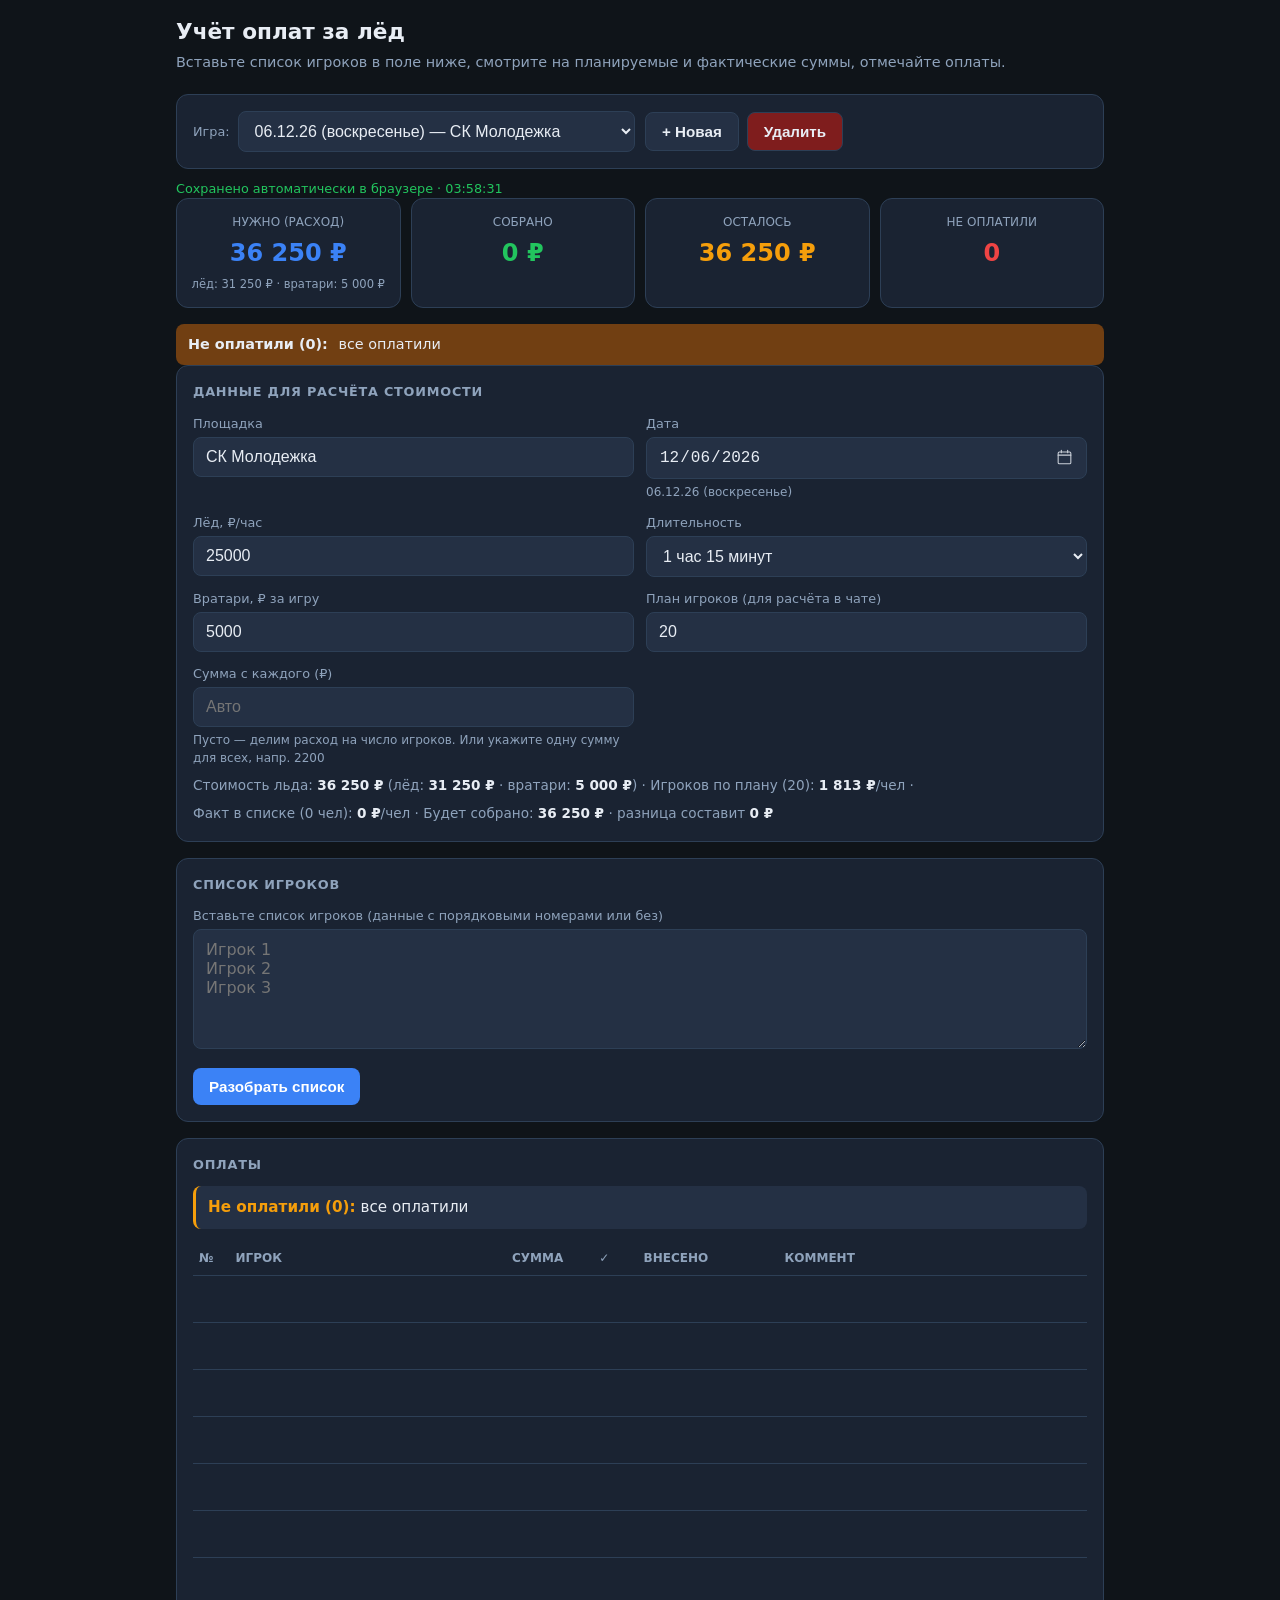
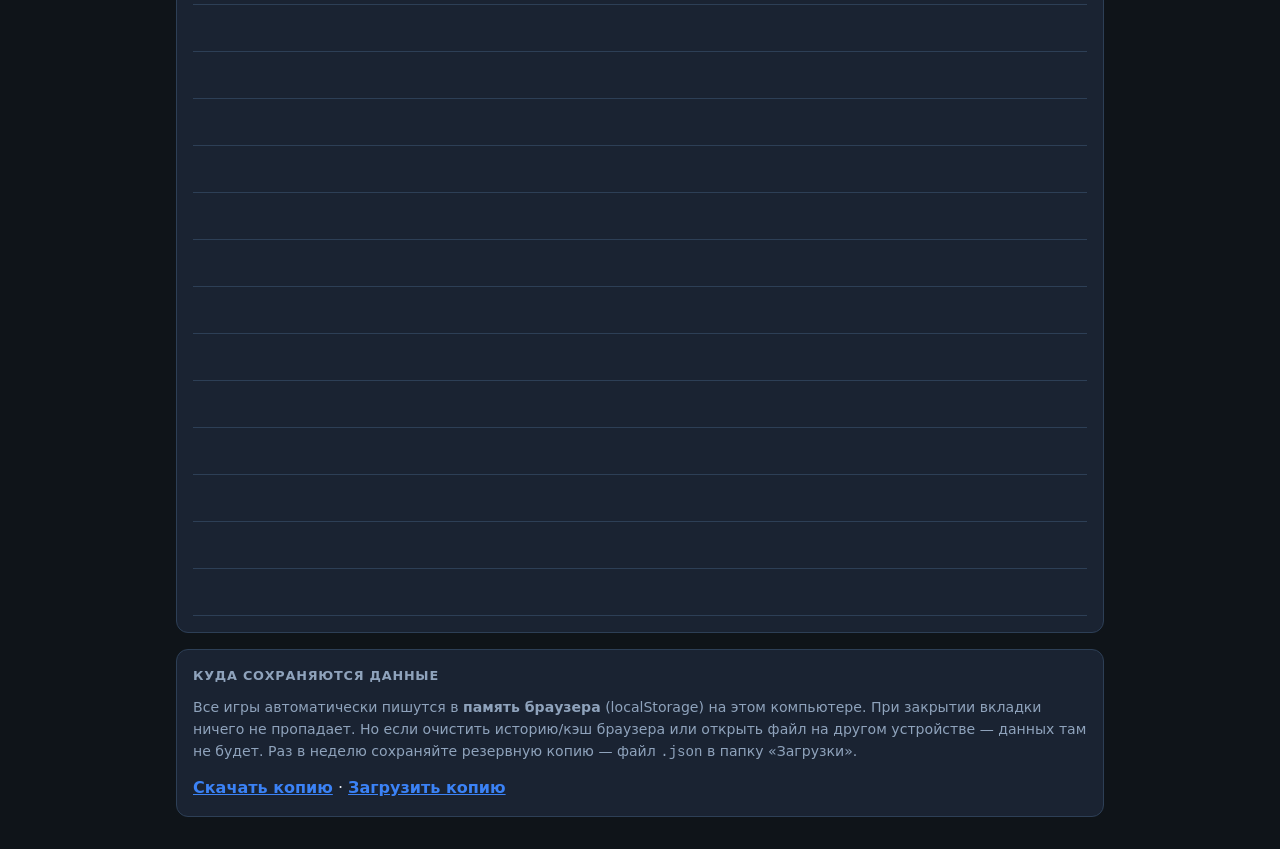
==== commit 746fc6b4: "Rename summary labels (Стоимость льда, Игроков по плану, Факт в списке) Show same redistributed shar" ====
--- a/index.html
+++ b/index.html
@@ -325,12 +325,12 @@
       </div>
       <div class="calc-hint">
         <p class="calc-hint-line">
-          План: <strong id="hTotal">0 ₽</strong>
+          Стоимость льда: <strong id="hTotal">0 ₽</strong>
           (лёд: <strong id="hIce">0 ₽</strong> · вратари: <strong id="hGoalies">0 ₽</strong>) ·
-          План (<span id="hPlanN">20</span> чел): <strong id="hPlan">0 ₽</strong>/чел ·
+          Игроков по плану (<span id="hPlanN">20</span>): <strong id="hPlan">0 ₽</strong>/чел ·
         </p>
         <p class="calc-hint-line">
-          Факт (<span id="hFactN">0</span> чел): <strong id="hFact">0 ₽</strong>/чел ·
+          Факт в списке (<span id="hFactN">0</span> чел): <strong id="hFact">0 ₽</strong>/чел ·
           Будет собрано: <strong id="hTarget">0 ₽</strong> ·
           разница составит <strong id="hDiff">0 ₽</strong>
         </p>
@@ -500,13 +500,9 @@
       return Number.isNaN(num) ? null : num;
     }
 
-    function splitEven(total, count) {
-      if (count <= 0) return [];
-      const abs = Math.abs(Math.round(total));
-      const base = Math.floor(abs / count);
-      const rem = abs - base * count;
-      const sign = total < 0 ? -1 : 1;
-      return Array.from({ length: count }, (_, i) => sign * (base + (i < rem ? 1 : 0)));
+    function sharePerPlayer(total, count) {
+      if (count <= 0) return 0;
+      return Math.ceil(total / count);
     }
 
     function dueForIndex(g, i) {
@@ -520,9 +516,9 @@
       const players = filledPlayers(g);
       const n = players.length;
       const fixed = getChargePerPlayer(g);
-      const autoFact = n > 0 ? Math.round(expense / n) : 0;
+      const autoFact = n > 0 ? sharePerPlayer(expense, n) : 0;
       const baseFact = fixed != null ? fixed : autoFact;
-      const plan = g.planPlayers > 0 ? Math.round(expense / g.planPlayers) : 0;
+      const plan = g.planPlayers > 0 ? sharePerPlayer(expense, g.planPlayers) : 0;
       const collectionTarget = fixed != null ? fixed * n : expense;
 
       let collected = 0;
@@ -556,8 +552,9 @@
 
       const poolTarget = fixed != null ? collectionTarget : expense;
       const remaining = Math.max(0, poolTarget - collected - fixedUnpaidTotal);
-      const shares = splitEven(remaining, equalSplitIndices.length);
-      equalSplitIndices.forEach((idx, ui) => { dues[idx] = shares[ui]; });
+      const currentShare = equalSplitIndices.length > 0
+        ? sharePerPlayer(remaining, equalSplitIndices.length)
+        : baseFact;
 
       g.players.forEach((p, i) => {
         if (!(p.name || '').trim()) return;
@@ -567,16 +564,13 @@
           return;
         }
 
-        if (p.paid) {
-          const num = paymentNum(p);
-          dues[i] = num != null ? num : (p.owedWhenPaid != null ? p.owedWhenPaid : baseFact);
-        }
+        dues[i] = currentShare;
       });
 
       let debtors = 0;
       players.forEach(p => { if (!p.paid) debtors++; });
 
-      const perUnpaid = shares.length ? shares[0] : baseFact;
+      const perUnpaid = currentShare;
 
       return {
         iceCost, goalieCost, expense, plan, fact: baseFact, autoFact, fixed,
@@ -666,7 +660,7 @@
       document.getElementById('hGoalies').textContent = fmt(t.goalieCost);
       document.getElementById('hPlanN').textContent = g.planPlayers;
       document.getElementById('hPlan').textContent = fmt(t.plan);
-      document.getElementById('hFact').textContent = fmt(t.fact);
+      document.getElementById('hFact').textContent = fmt(t.perUnpaid);
       document.getElementById('hFactN').textContent = t.n;
       document.getElementById('hTarget').textContent = fmt(t.targetCollection);
       const diff = t.targetCollection - t.expense;
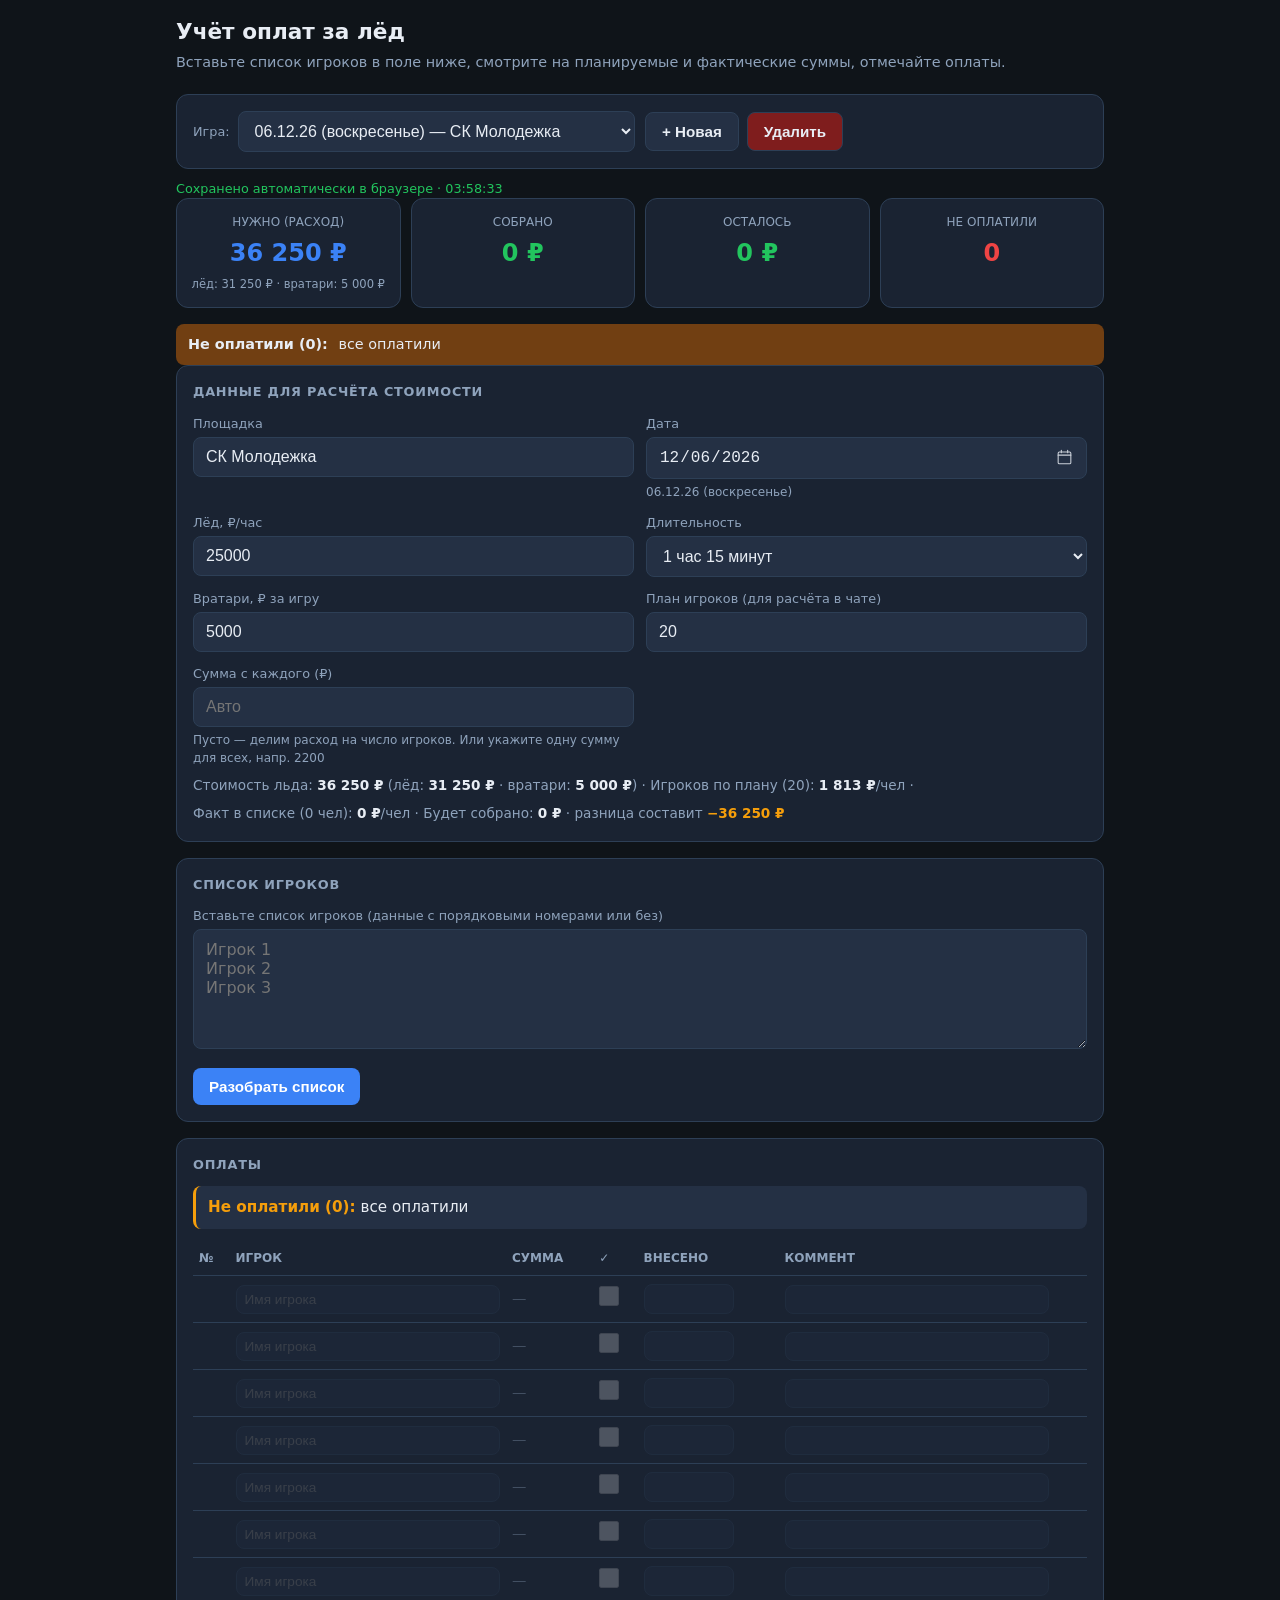
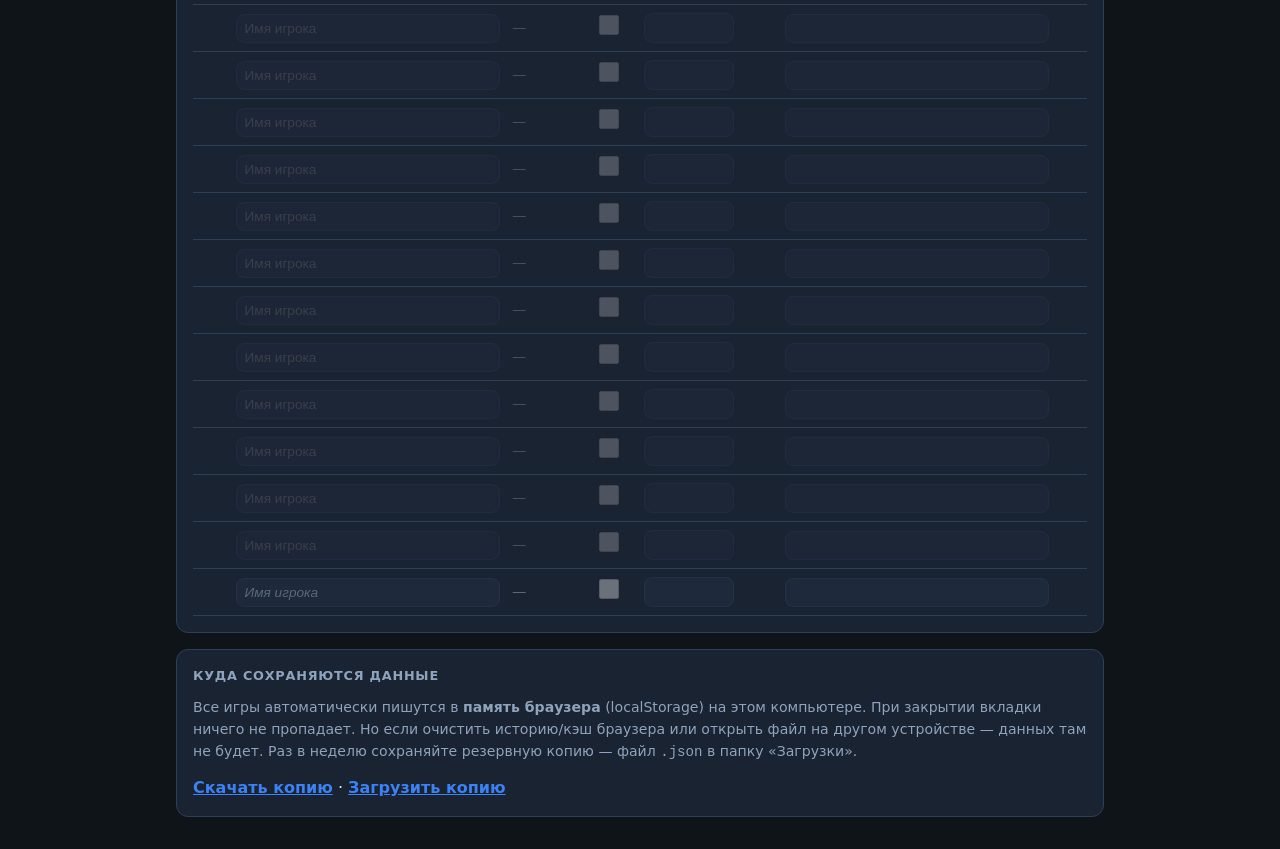
==== commit 09b99f2f: "Stabilize payment amount updates Co-authored-by: Cursor <cursoragent@cursor.com>" ====
--- a/index.html
+++ b/index.html
@@ -519,11 +519,9 @@
       const autoFact = n > 0 ? sharePerPlayer(expense, n) : 0;
       const baseFact = fixed != null ? fixed : autoFact;
       const plan = g.planPlayers > 0 ? sharePerPlayer(expense, g.planPlayers) : 0;
-      const collectionTarget = fixed != null ? fixed * n : expense;
+      const collectionTarget = baseFact * n;
 
       let collected = 0;
-      let fixedUnpaidTotal = 0;
-      const equalSplitIndices = [];
       const dues = {};
 
       g.players.forEach((p, i) => {
@@ -533,49 +531,28 @@
         }
 
         if (p.dueOverride != null) {
+          dues[i] = p.dueOverride;
           if (p.paid) {
             const num = paymentNum(p);
-            if (num != null) collected += num;
-          } else {
-            fixedUnpaidTotal += p.dueOverride;
+            collected += num != null ? num : p.dueOverride;
           }
           return;
         }
 
+        dues[i] = baseFact;
         if (p.paid) {
           const num = paymentNum(p);
-          if (num != null) collected += num;
-        } else {
-          equalSplitIndices.push(i);
+          collected += num != null ? num : baseFact;
         }
       });
 
-      const poolTarget = fixed != null ? collectionTarget : expense;
-      const remaining = Math.max(0, poolTarget - collected - fixedUnpaidTotal);
-      const currentShare = equalSplitIndices.length > 0
-        ? sharePerPlayer(remaining, equalSplitIndices.length)
-        : baseFact;
-
-      g.players.forEach((p, i) => {
-        if (!(p.name || '').trim()) return;
-
-        if (p.dueOverride != null) {
-          dues[i] = p.dueOverride;
-          return;
-        }
-
-        dues[i] = currentShare;
-      });
-
       let debtors = 0;
       players.forEach(p => { if (!p.paid) debtors++; });
 
-      const perUnpaid = currentShare;
-
       return {
         iceCost, goalieCost, expense, plan, fact: baseFact, autoFact, fixed,
-        perUnpaid, dues,
-        n, collected, left: expense - collected,
+        perUnpaid: baseFact, dues,
+        n, collected, left: collectionTarget - collected,
         surplus: collected > expense ? collected - expense : 0,
         targetCollection: collectionTarget,
         debtors, players
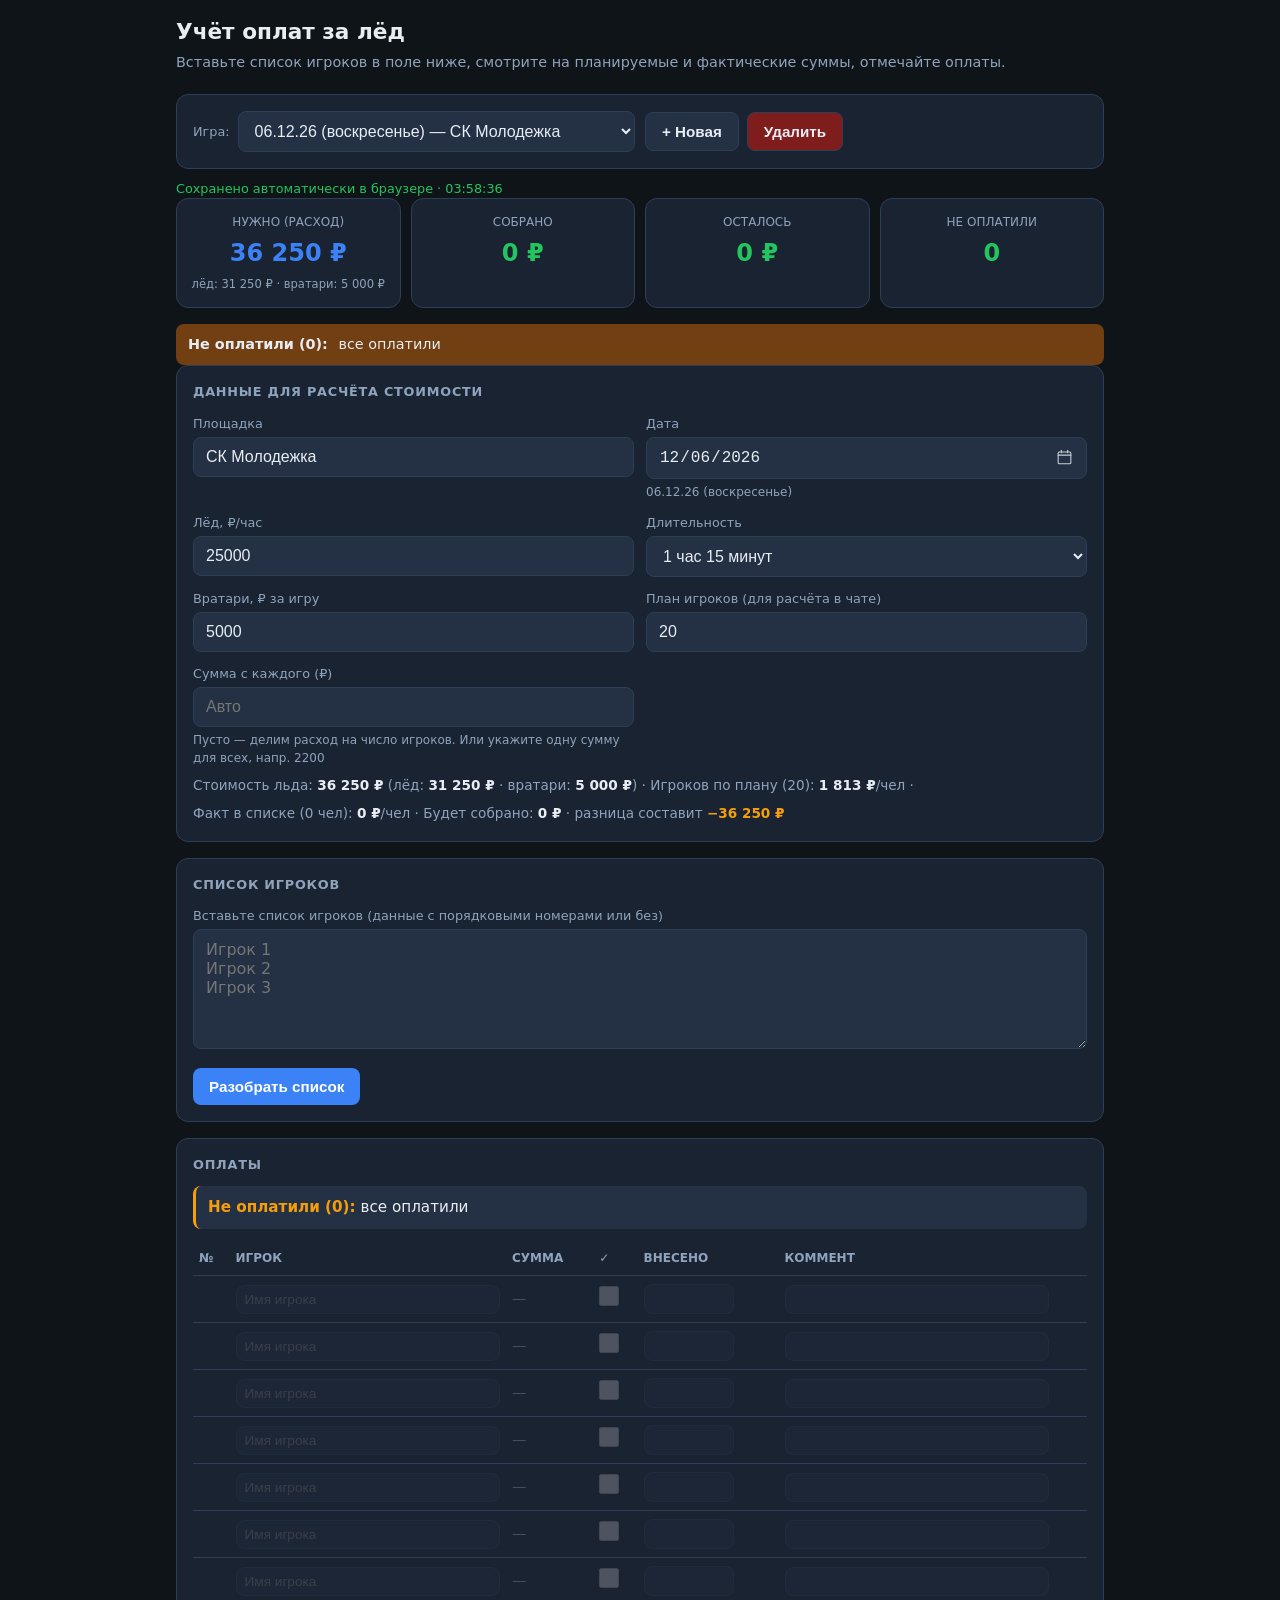
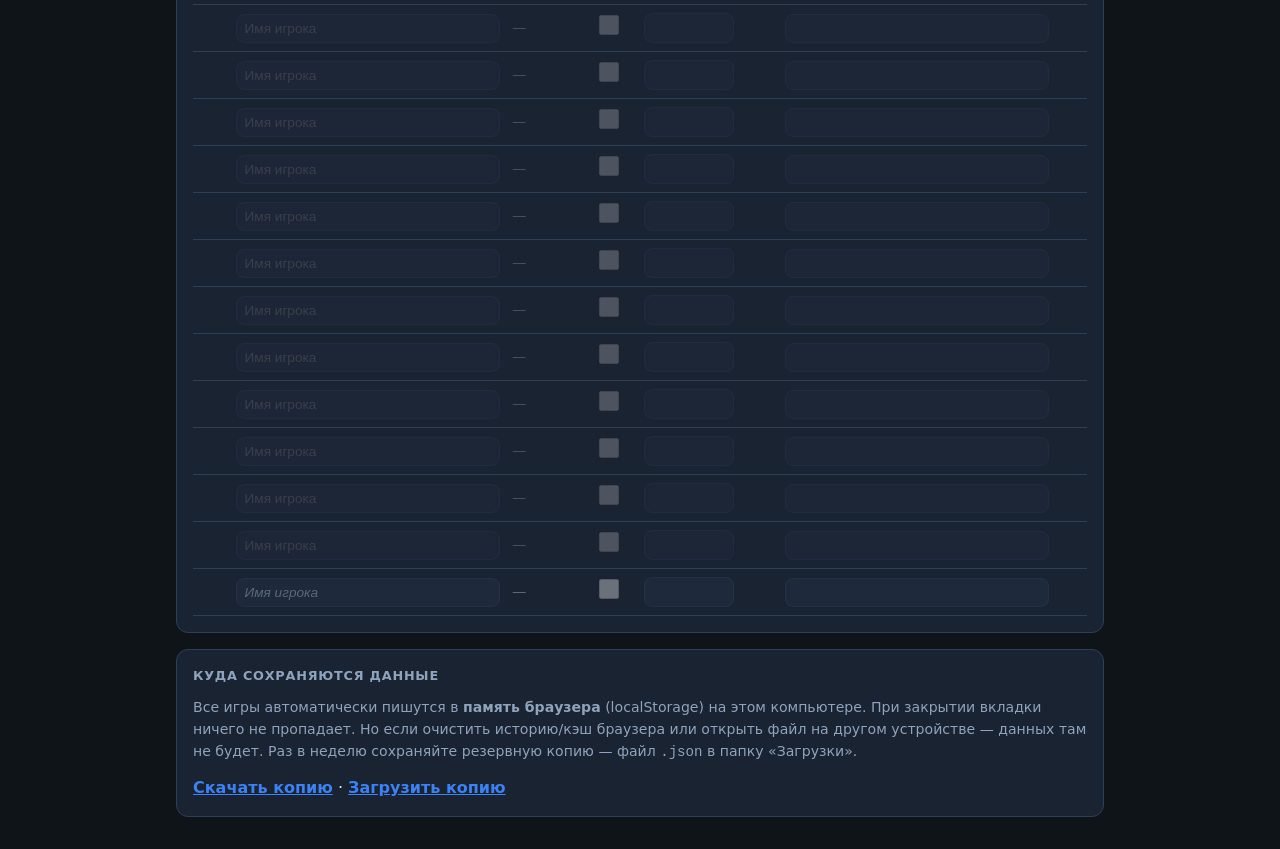
==== commit e90652ea: "dashboard remaining amount shows minus and red on deficit; unpaid count is green when 0 Co-authored-" ====
--- a/index.html
+++ b/index.html
@@ -113,10 +113,11 @@
     .dash-item.need .val { color: var(--accent); }
     #dNeed { color: var(--accent); }
     .dash-item.collected .val { color: var(--ok); }
-    .dash-item.left.deficit .val { color: var(--warn); }
+    .dash-item.left.deficit .val { color: var(--bad); }
     .dash-item.left.surplus .val { color: var(--ok); }
     .dash-item.left.exact .val { color: var(--ok); }
     .dash-item.debtors .val { color: var(--bad); }
+    .dash-item.debtors.all-paid .val { color: var(--ok); }
     .btn-row { display: flex; flex-wrap: wrap; gap: 8px; margin-top: 12px; }
     button {
       background: var(--accent);
@@ -621,7 +622,7 @@
       const leftBox = leftEl.closest('.dash-item');
       leftBox.classList.remove('deficit', 'surplus', 'exact');
       if (t.left > 0) {
-        leftEl.textContent = fmt(t.left);
+        leftEl.textContent = '−' + fmt(t.left);
         leftBox.classList.add('deficit');
       } else if (t.left < 0) {
         leftEl.textContent = '+' + fmt(t.surplus);
@@ -631,7 +632,9 @@
         leftBox.classList.add('exact');
       }
 
-      document.getElementById('dDebtors').textContent = t.debtors;
+      const debtorsEl = document.getElementById('dDebtors');
+      debtorsEl.textContent = t.debtors;
+      debtorsEl.closest('.dash-item').classList.toggle('all-paid', t.debtors === 0);
       document.getElementById('hTotal').textContent = fmt(t.expense);
       document.getElementById('hIce').textContent = fmt(t.iceCost);
       document.getElementById('hGoalies').textContent = fmt(t.goalieCost);
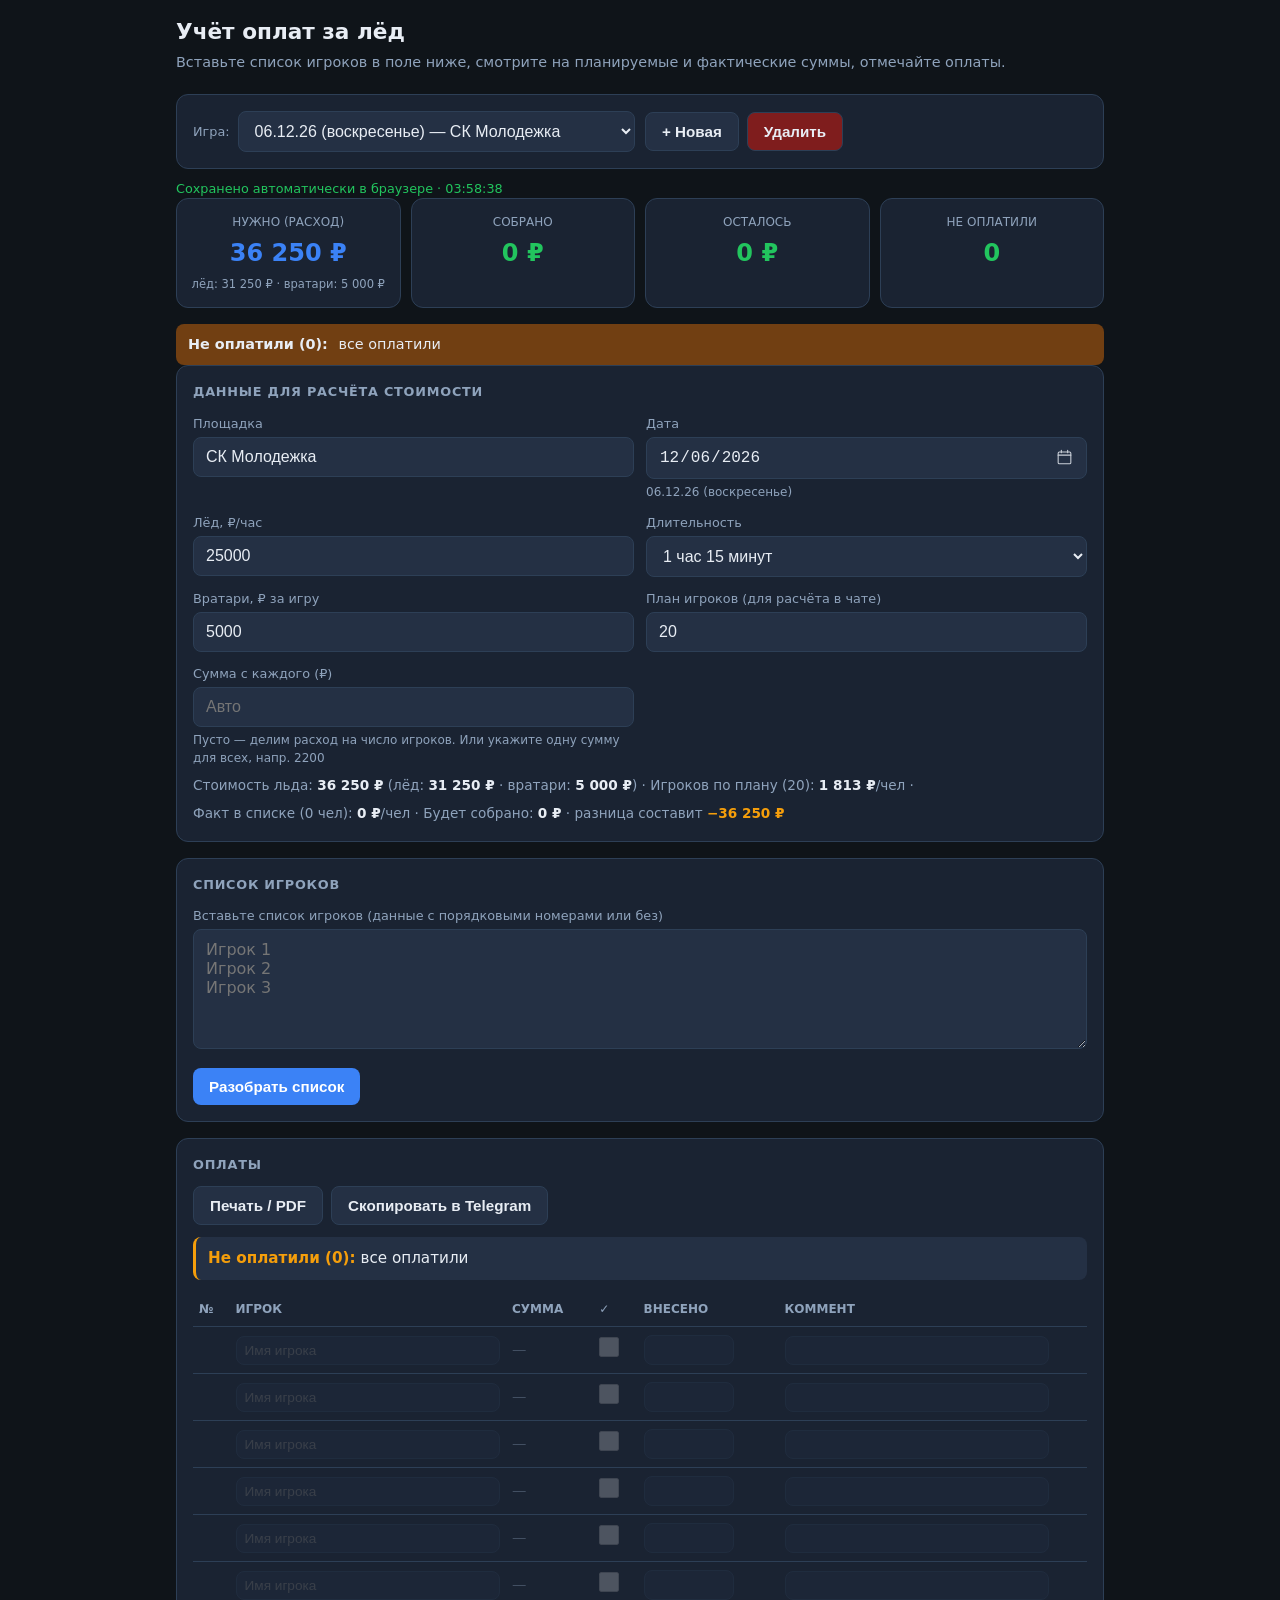
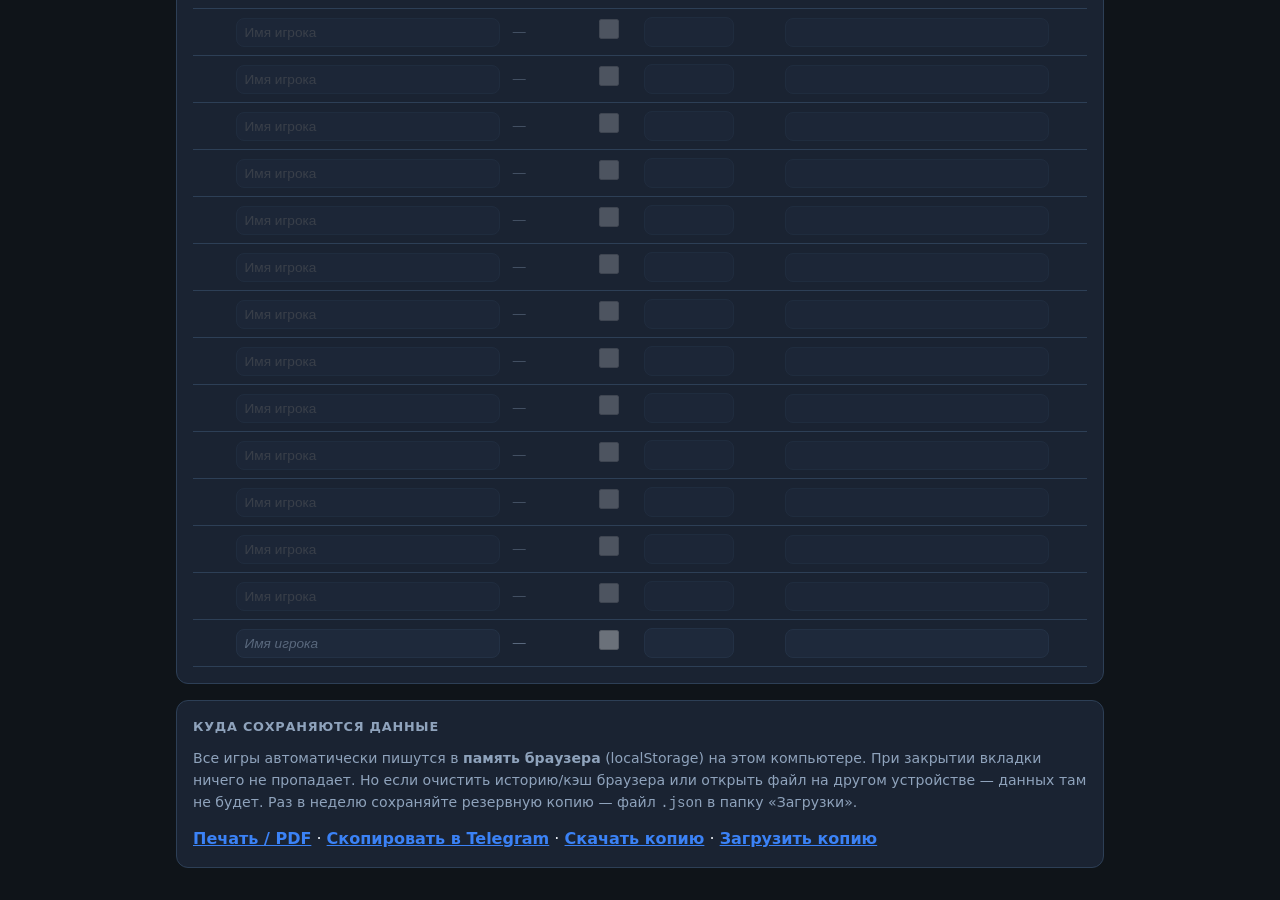
==== commit 0ec37544: "add print/PDF report and Telegram copy for current game Co-authored-by: Cursor <cursoragent@cursor.c" ====
--- a/index.html
+++ b/index.html
@@ -234,6 +234,8 @@
       background: none;
     }
     .storage-actions { margin-top: 12px; }
+    .share-row { margin-bottom: 12px; }
+    .share-status { font-size: 0.8rem; color: var(--ok); margin-left: 4px; }
     button.btn-del {
       background: transparent;
       color: var(--muted);
@@ -349,6 +351,11 @@
 
     <div class="card">
       <h2>Оплаты</h2>
+      <div class="btn-row share-row">
+        <button type="button" class="secondary" id="btnPrint">Печать / PDF</button>
+        <button type="button" class="secondary" id="btnTelegram">Скопировать в Telegram</button>
+        <span class="share-status" id="shareStatus"></span>
+      </div>
       <p class="debtors-summary" id="debtorsSummary"><span class="count">Не оплатили (0):</span> <span id="debtorsSummaryNames">—</span></p>
       <div class="table-wrap">
         <table>
@@ -377,6 +384,10 @@
         <code>.json</code> в папку «Загрузки».
       </p>
       <p class="storage-actions">
+        <button type="button" class="text-link" id="btnPrintCopy">Печать / PDF</button>
+        ·
+        <button type="button" class="text-link" id="btnTelegramCopy">Скопировать в Telegram</button>
+        ·
         <button type="button" class="text-link" id="btnExport">Скачать копию</button>
         ·
         <button type="button" class="text-link" id="btnImport">Загрузить копию</button>
@@ -939,6 +950,172 @@
       });
     }
 
+    function durationLabel(v) {
+      const n = Number(v);
+      if (n === 1) return '1 час';
+      if (n === 1.25) return '1 час 15 минут';
+      if (n === 1.5) return '1 час 30 минут';
+      return String(v);
+    }
+
+    function leftoverLabel(t) {
+      if (t.left > 0) return '−' + fmt(t.left);
+      if (t.left < 0) return '+' + fmt(t.surplus);
+      return '0 ₽';
+    }
+
+    function reportPlayers(g, t) {
+      return filledPlayers(g).map((p, i) => {
+        const idx = g.players.indexOf(p);
+        const due = t.dues[idx];
+        const paidAmt = paymentNum(p);
+        return {
+          num: i + 1,
+          name: (p.name || '').trim(),
+          due: due !== '' && due != null ? due : t.fact,
+          paid: !!p.paid,
+          amount: paidAmt,
+          comment: (p.comment || '').trim()
+        };
+      });
+    }
+
+    function formatTelegramText(g) {
+      persistCurrentGame();
+      g = currentGame();
+      const t = calcTotals(g);
+      const rows = reportPlayers(g, t);
+      const unpaid = rows.filter(r => !r.paid).map(r => r.name);
+      const lines = [];
+      lines.push(formatGameDate(g.date) + ' — ' + (g.venue || 'Игра'));
+      lines.push('Лёд: ' + fmt(t.iceCost) + ' · Вратари: ' + fmt(t.goalieCost) + ' · ' + durationLabel(g.duration));
+      lines.push('Нужно: ' + fmt(t.expense));
+      lines.push('Собрано: ' + fmt(t.collected));
+      lines.push('Осталось: ' + leftoverLabel(t));
+      lines.push('Будет собрано: ' + fmt(t.targetCollection));
+      lines.push('');
+      if (unpaid.length) {
+        lines.push('Не оплатили (' + unpaid.length + '): ' + unpaid.join(', '));
+      } else {
+        lines.push('Не оплатили (0): все оплатили');
+      }
+      lines.push('');
+      rows.forEach(r => {
+        let line = r.num + '. ' + r.name + ' — ' + fmt(r.due);
+        if (r.paid) {
+          line += ' ✓';
+          if (r.amount != null) line += ' ' + r.amount;
+        }
+        if (r.comment) line += ' (' + r.comment + ')';
+        lines.push(line);
+      });
+      return lines.join('\n');
+    }
+
+    function showShareStatus(msg) {
+      const el = document.getElementById('shareStatus');
+      el.textContent = msg;
+      clearTimeout(showShareStatus._t);
+      showShareStatus._t = setTimeout(() => { el.textContent = ''; }, 2500);
+    }
+
+    function copyTelegram() {
+      const text = formatTelegramText(currentGame());
+      const done = () => showShareStatus('Скопировано');
+      if (navigator.clipboard && navigator.clipboard.writeText) {
+        navigator.clipboard.writeText(text).then(done).catch(() => copyTelegramFallback(text, done));
+      } else {
+        copyTelegramFallback(text, done);
+      }
+    }
+
+    function copyTelegramFallback(text, done) {
+      const ta = document.createElement('textarea');
+      ta.value = text;
+      ta.style.position = 'fixed';
+      ta.style.left = '-9999px';
+      document.body.appendChild(ta);
+      ta.select();
+      try { document.execCommand('copy'); done(); }
+      catch (_) { alert(text); }
+      document.body.removeChild(ta);
+    }
+
+    function printGameReport() {
+      persistCurrentGame();
+      const g = currentGame();
+      const t = calcTotals(g);
+      const rows = reportPlayers(g, t);
+      const unpaid = rows.filter(r => !r.paid).map(r => r.name);
+      const unpaidLine = unpaid.length
+        ? 'Не оплатили (' + unpaid.length + '): ' + unpaid.join(', ')
+        : 'Не оплатили (0): все оплатили';
+      const tableRows = rows.map(r => {
+        return '<tr>' +
+          '<td>' + r.num + '</td>' +
+          '<td>' + esc(r.name) + '</td>' +
+          '<td>' + fmt(r.due) + '</td>' +
+          '<td>' + (r.paid ? 'да' : '') + '</td>' +
+          '<td>' + (r.amount != null ? esc(String(r.amount)) : '') + '</td>' +
+          '<td>' + esc(r.comment) + '</td>' +
+          '</tr>';
+      }).join('');
+
+      const html = `<!DOCTYPE html>
+<html lang="ru">
+<head>
+  <meta charset="UTF-8">
+  <title>Оплаты — ${esc(formatGameDate(g.date))}</title>
+  <style>
+    body { font-family: "Segoe UI", system-ui, sans-serif; color: #111; margin: 24px; }
+    h1 { font-size: 20px; margin: 0 0 4px; }
+    .sub { color: #555; margin-bottom: 16px; }
+    .dash { display: flex; gap: 16px; flex-wrap: wrap; margin-bottom: 16px; }
+    .dash div { border: 1px solid #ccc; border-radius: 8px; padding: 8px 12px; min-width: 120px; }
+    .dash .lbl { font-size: 11px; text-transform: uppercase; color: #666; }
+    .dash .val { font-size: 18px; font-weight: 700; margin-top: 2px; }
+    .unpaid { margin-bottom: 14px; padding: 8px 10px; border: 1px solid #ccc; border-radius: 6px; }
+    table { width: 100%; border-collapse: collapse; font-size: 13px; }
+    th, td { border-bottom: 1px solid #ddd; padding: 6px 8px; text-align: left; }
+    th { font-size: 11px; text-transform: uppercase; color: #555; }
+    .hint { margin-top: 18px; font-size: 12px; color: #777; }
+    @media print { body { margin: 12mm; } .hint { display: none; } }
+  </style>
+</head>
+<body>
+  <h1>Учёт оплат за лёд</h1>
+  <p class="sub">${esc(formatGameDate(g.date))} — ${esc(g.venue || 'Игра')} · ${esc(durationLabel(g.duration))}</p>
+  <div class="dash">
+    <div><div class="lbl">Нужно</div><div class="val">${fmt(t.expense)}</div></div>
+    <div><div class="lbl">Собрано</div><div class="val">${fmt(t.collected)}</div></div>
+    <div><div class="lbl">Осталось</div><div class="val">${leftoverLabel(t)}</div></div>
+    <div><div class="lbl">Не оплатили</div><div class="val">${t.debtors}</div></div>
+  </div>
+  <p class="unpaid">${esc(unpaidLine)}</p>
+  <table>
+    <thead>
+      <tr><th>№</th><th>Игрок</th><th>Сумма</th><th>Оплатил</th><th>Внесено</th><th>Коммент</th></tr>
+    </thead>
+    <tbody>${tableRows}</tbody>
+  </table>
+  <p class="hint">В окне печати выберите «Сохранить как PDF», если нужен файл.</p>
+</body>
+</html>`;
+
+      const w = window.open('', '_blank');
+      if (!w) {
+        alert('Разрешите всплывающие окна, чтобы открыть печать.');
+        return;
+      }
+      w.document.open();
+      w.document.write(html);
+      w.document.close();
+      w.focus();
+      setTimeout(() => {
+        w.print();
+      }, 250);
+    }
+
     function exportBackup() {
       persistCurrentGame();
       const blob = new Blob([JSON.stringify(games, null, 2)], { type: 'application/json' });
@@ -1010,6 +1187,11 @@
       applyGame(currentGame());
     });
 
+    document.getElementById('btnPrint').addEventListener('click', printGameReport);
+    document.getElementById('btnTelegram').addEventListener('click', copyTelegram);
+    document.getElementById('btnPrintCopy').addEventListener('click', printGameReport);
+    document.getElementById('btnTelegramCopy').addEventListener('click', copyTelegram);
+
     document.getElementById('btnExport').addEventListener('click', exportBackup);
 
     document.getElementById('btnImport').addEventListener('click', () => {
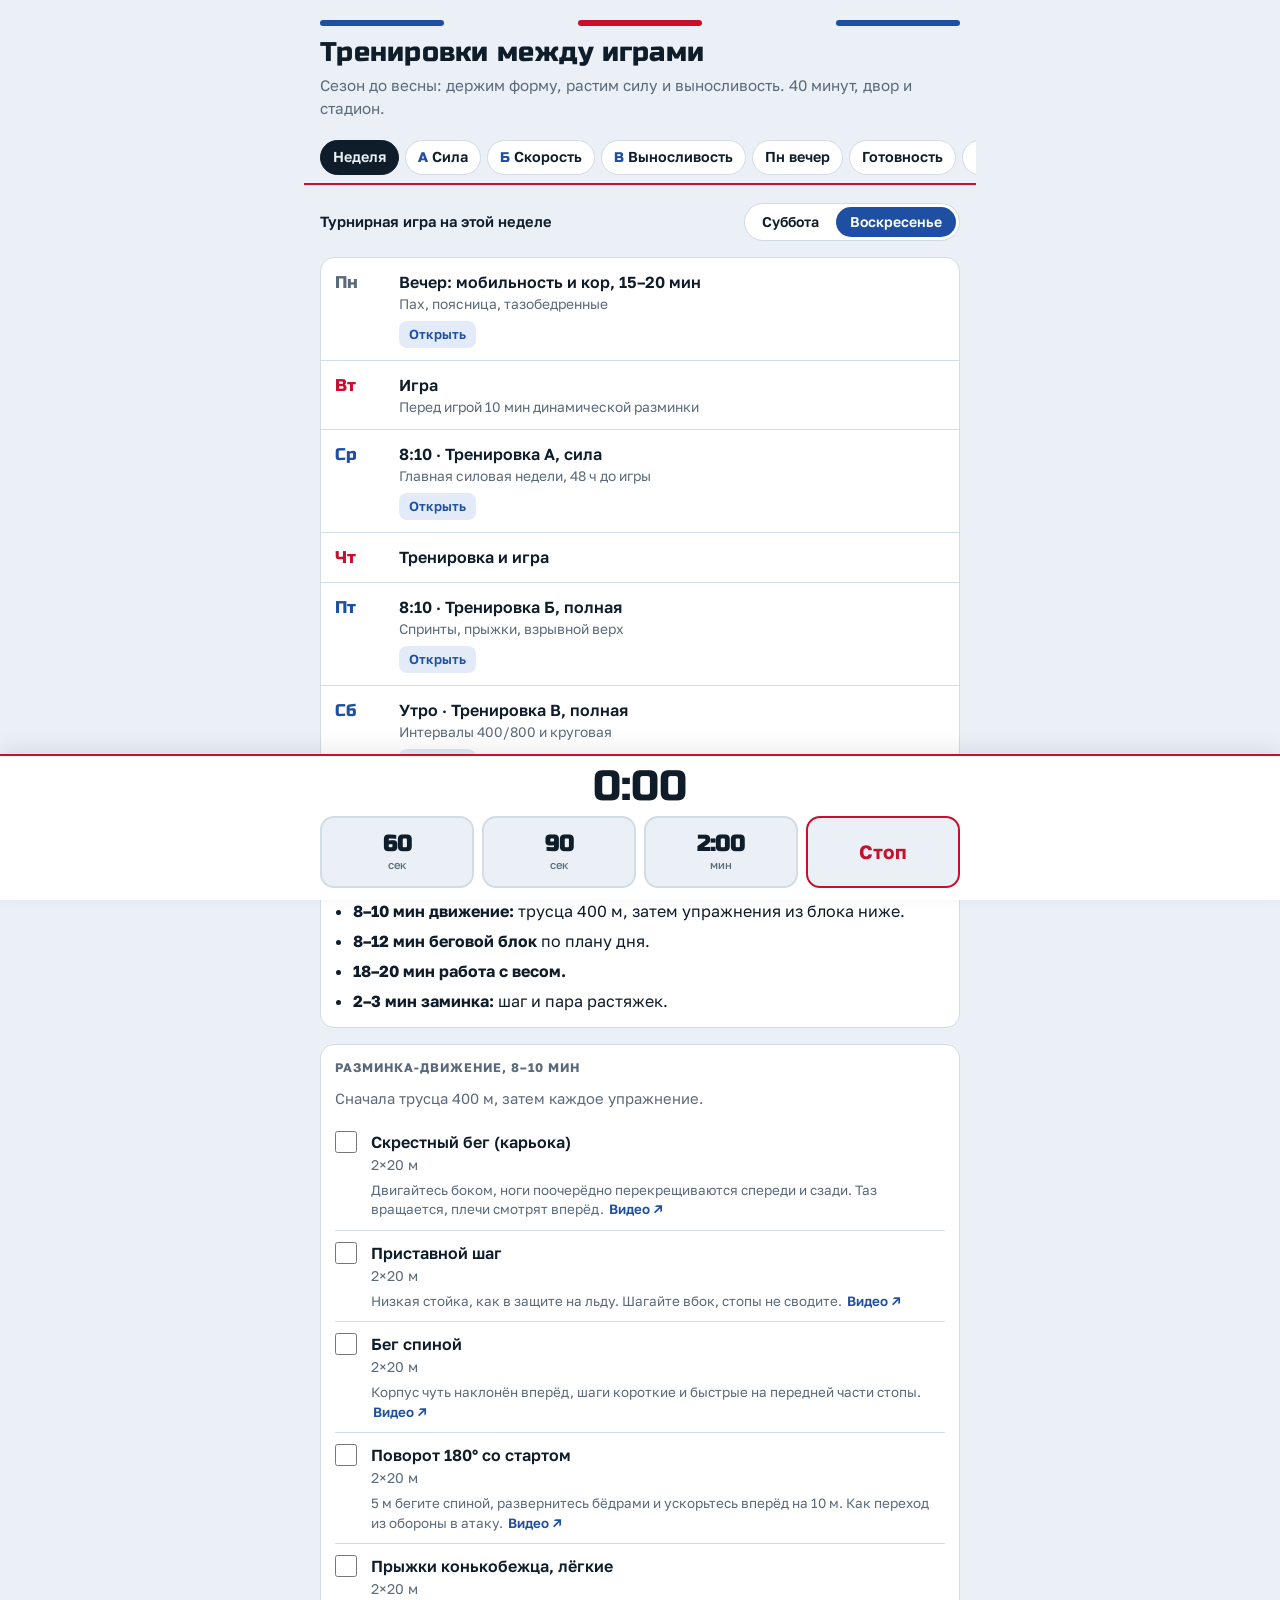
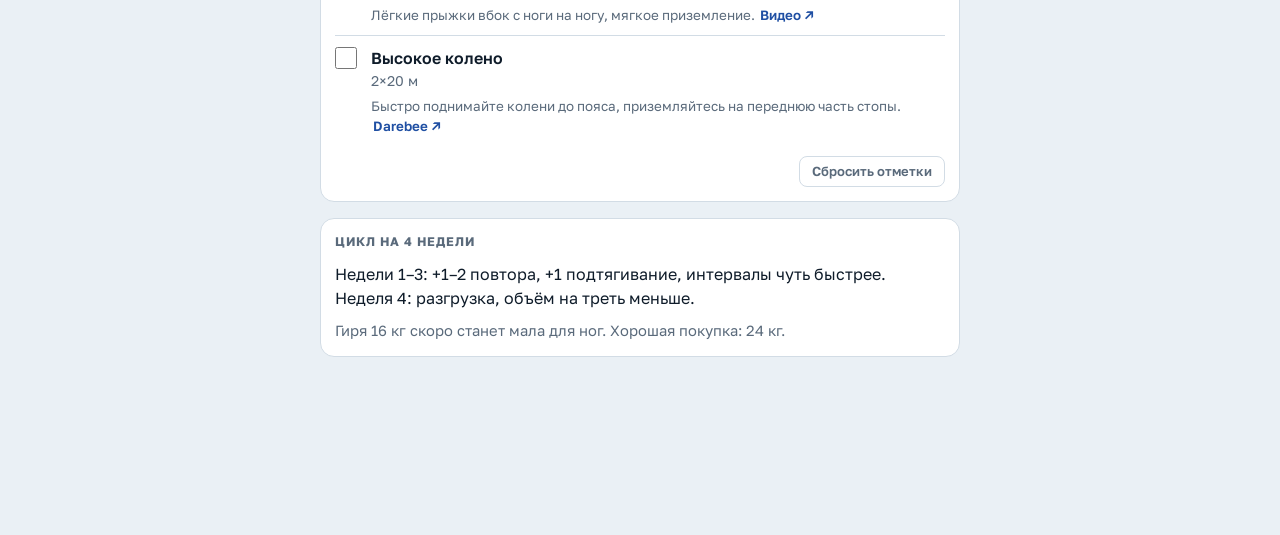
==== commit 7741e99d: "Replace ice payment tracker with between-games training plan. EOF  Co-authored-by: Cursor <cursorage" ====
--- a/index.html
+++ b/index.html
@@ -1,1211 +1,485 @@
-<!DOCTYPE html>
+<!doctype html>
 <html lang="ru">
 <head>
-  <meta charset="UTF-8">
-  <meta name="viewport" content="width=device-width, initial-scale=1">
-  <title>Учёт оплат за лёд</title>
-  <style>
-    :root {
-      --bg: #0f1419;
-      --surface: #1a2332;
-      --surface2: #243044;
-      --border: #2d3f56;
-      --text: #e8edf4;
-      --muted: #8fa3bc;
-      --accent: #3b82f6;
-      --accent-dim: #2563eb;
-      --ok: #22c55e;
-      --warn: #f59e0b;
-      --bad: #ef4444;
-      --dash-ok: #14532d;
-      --dash-warn: #713f12;
-    }
-    * { box-sizing: border-box; margin: 0; padding: 0; }
-    body {
-      font-family: "Segoe UI", system-ui, sans-serif;
-      background: var(--bg);
-      color: var(--text);
-      line-height: 1.5;
-      min-height: 100vh;
-    }
-    .wrap { max-width: 960px; margin: 0 auto; padding: 16px; }
-    h1 { font-size: 1.35rem; margin-bottom: 4px; }
-    .sub { color: var(--muted); font-size: 0.9rem; margin-bottom: 20px; }
-    .grid { display: grid; gap: 12px; }
-    .grid-2 { grid-template-columns: 1fr 1fr; }
-    .grid-4 { grid-template-columns: repeat(4, 1fr); }
-    @media (max-width: 700px) {
-      .grid-2, .grid-4 { grid-template-columns: 1fr; }
-    }
-    .card {
-      background: var(--surface);
-      border: 1px solid var(--border);
-      border-radius: 12px;
-      padding: 16px;
-      margin-bottom: 16px;
-    }
-    .card h2 {
-      font-size: 0.8rem;
-      text-transform: uppercase;
-      letter-spacing: 0.06em;
-      color: var(--muted);
-      margin-bottom: 12px;
-    }
-    label {
-      display: block;
-      font-size: 0.8rem;
-      color: var(--muted);
-      margin-bottom: 4px;
-    }
-    input, select, textarea {
-      width: 100%;
-      background: var(--surface2);
-      border: 1px solid var(--border);
-      border-radius: 8px;
-      color: var(--text);
-      padding: 10px 12px;
-      font-size: 1rem;
-    }
-    input:focus, textarea:focus, select:focus {
-      outline: 2px solid var(--accent);
-      border-color: transparent;
-    }
-    select {
-      color-scheme: dark;
-    }
-    input[type="date"]::-webkit-calendar-picker-indicator {
-      -webkit-appearance: none;
-      appearance: none;
-      width: 0.95em;
-      height: 0.95em;
-      margin-left: 2px;
-      cursor: pointer;
-      opacity: 0.85;
-      background: center / contain no-repeat url("data:image/svg+xml,%3Csvg xmlns='http://www.w3.org/2000/svg' viewBox='0 0 24 24' fill='none' stroke='%23e8edf4' stroke-width='1.35' stroke-linecap='round' stroke-linejoin='round'%3E%3Crect x='4' y='5' width='16' height='15' rx='1.5'/%3E%3Cline x1='8' y1='3' x2='8' y2='6'/%3E%3Cline x1='16' y1='3' x2='16' y2='6'/%3E%3Cline x1='4' y1='9' x2='20' y2='9'/%3E%3C/svg%3E");
-    }
-    textarea { min-height: 120px; resize: vertical; font-family: inherit; }
-    .dash {
-      display: grid;
-      grid-template-columns: repeat(4, 1fr);
-      gap: 10px;
-      margin-bottom: 16px;
-    }
-    @media (max-width: 600px) { .dash { grid-template-columns: 1fr 1fr; } }
-    .dash-item {
-      background: var(--surface);
-      border: 1px solid var(--border);
-      border-radius: 12px;
-      padding: 14px;
-      text-align: center;
-    }
-    .dash-item .val {
-      font-size: 1.5rem;
-      font-weight: 700;
-      margin-top: 4px;
-    }
-    .dash-item .sub-val {
-      font-size: 0.72rem;
-      color: var(--muted);
-      margin-top: 6px;
-      line-height: 1.35;
-    }
-    .dash-item .lbl { font-size: 0.75rem; color: var(--muted); text-transform: uppercase; }
-    .dash-item.need .val { color: var(--accent); }
-    #dNeed { color: var(--accent); }
-    .dash-item.collected .val { color: var(--ok); }
-    .dash-item.left.deficit .val { color: var(--bad); }
-    .dash-item.left.surplus .val { color: var(--ok); }
-    .dash-item.left.exact .val { color: var(--ok); }
-    .dash-item.debtors .val { color: var(--bad); }
-    .dash-item.debtors.all-paid .val { color: var(--ok); }
-    .btn-row { display: flex; flex-wrap: wrap; gap: 8px; margin-top: 12px; }
-    button {
-      background: var(--accent);
-      color: #fff;
-      border: none;
-      border-radius: 8px;
-      padding: 10px 16px;
-      font-size: 0.95rem;
-      cursor: pointer;
-      font-weight: 600;
-    }
-    button:hover { background: var(--accent-dim); }
-    button.secondary {
-      background: var(--surface2);
-      color: var(--text);
-      border: 1px solid var(--border);
-    }
-    button.danger { background: #7f1d1d; }
-    table { width: 100%; border-collapse: collapse; font-size: 0.9rem; }
-    th, td { padding: 8px 6px; border-bottom: 1px solid var(--border); text-align: left; }
-    th { color: var(--muted); font-size: 0.75rem; text-transform: uppercase; }
-    tr.unpaid td.name { color: var(--warn); }
-    tr.paid td.name { color: var(--ok); }
-    tr.empty { opacity: 0.35; }
-    .chk { width: 20px; height: 20px; accent-color: var(--ok); cursor: pointer; }
-    .amt { width: 90px; padding: 6px 8px; font-size: 0.9rem; }
-    .cmt { width: 100%; min-width: 80px; padding: 6px 8px; font-size: 0.85rem; }
-    .debtors-list {
-      margin-top: 10px;
-      padding: 10px 12px;
-      background: var(--dash-warn);
-      border-radius: 8px;
-      font-size: 0.9rem;
-    }
-    .debtors-list.all-paid {
-      background: var(--dash-ok);
-    }
-    .debtors-list .debtors-title { font-weight: 700; margin-right: 6px; }
-    .debtors-summary {
-      font-size: 0.95rem;
-      margin-bottom: 12px;
-      padding: 10px 12px;
-      background: var(--surface2);
-      border-radius: 8px;
-      border-left: 3px solid var(--warn);
-    }
-    .debtors-summary.all-paid { border-left-color: var(--ok); }
-    .debtors-summary .count { font-weight: 700; color: var(--warn); }
-    .debtors-summary.all-paid .count { color: var(--ok); }
-    tr.add-row { opacity: 0.55; }
-    tr.add-row input.name-inp::placeholder { color: var(--muted); font-style: italic; }
-    .games-bar.card {
-      margin-bottom: 10px;
-    }
-    .games-bar-grid {
-      display: grid;
-      grid-template-columns: repeat(4, 1fr);
-      gap: 10px;
-      align-items: center;
-    }
-    .games-field {
-      grid-column: 1 / 3;
-      display: flex;
-      align-items: center;
-      gap: 8px;
-      min-width: 0;
-    }
-    .games-field label {
-      margin: 0;
-      flex-shrink: 0;
-    }
-    .games-field select {
-      flex: 1;
-      min-width: 0;
-      width: 100%;
-    }
-    .games-bar-actions {
-      grid-column: 3 / 5;
-      display: flex;
-      gap: 8px;
-      align-items: center;
-      flex-wrap: wrap;
-    }
-    @media (max-width: 600px) {
-      .games-bar-grid { grid-template-columns: 1fr; }
-      .games-field,
-      .games-bar-actions { grid-column: 1 / -1; }
-    }
-    .calc-hint { font-size: 0.85rem; color: var(--muted); margin-top: 8px; line-height: 1.6; }
-    .calc-hint-line { margin: 0; }
-    .calc-hint-line + .calc-hint-line { margin-top: 6px; }
-    .calc-hint strong { color: var(--text); }
-    .calc-hint .diff-pos { color: var(--ok); }
-    .calc-hint .diff-neg { color: var(--warn); }
-    .field-hint { font-size: 0.75rem; color: var(--muted); margin-top: 4px; }
-    .table-wrap { overflow-x: auto; }
-    .storage-note { font-size: 0.88rem; color: var(--muted); margin-bottom: 12px; line-height: 1.55; }
-    .save-status { font-size: 0.8rem; color: var(--ok); margin-top: 10px; min-height: 1.2em; }
-    td.due-cell { color: var(--muted); white-space: nowrap; }
-    .text-link {
-      color: var(--accent);
-      text-decoration: underline;
-      cursor: pointer;
-      background: none;
-      border: none;
-      outline: none;
-      padding: 0;
-      font: inherit;
-      font-size: inherit;
-      font-weight: 600;
-    }
-    .text-link:hover {
-      color: #fff;
-      background: none;
-    }
-    .storage-actions { margin-top: 12px; }
-    .share-row { margin-bottom: 12px; }
-    .share-status { font-size: 0.8rem; color: var(--ok); margin-left: 4px; }
-    button.btn-del {
-      background: transparent;
-      color: var(--muted);
-      border: none;
-      outline: none;
-      padding: 2px 8px;
-      font-size: 0.75rem;
-      font-weight: 500;
-      line-height: 1.2;
-      border-radius: 0;
-    }
-    button.btn-del:hover {
-      color: var(--bad);
-      background: transparent;
-    }
-    th.col-del, td.col-del { width: 2rem; text-align: center; padding-left: 0; padding-right: 0; }
-  </style>
-</head>
-<body>
-  <div class="wrap">
-    <h1>Учёт оплат за лёд</h1>
-    <p class="sub">Вставьте список игроков в поле ниже, смотрите на планируемые и фактические суммы, отмечайте оплаты.</p>
-
-    <div class="games-bar card">
-      <div class="games-bar-grid">
-        <div class="games-field">
-          <label>Игра:</label>
-          <select id="gameSelect"></select>
-        </div>
-        <div class="games-bar-actions">
-          <button type="button" class="secondary" id="btnNewGame">+ Новая</button>
-          <button type="button" class="danger secondary" id="btnDeleteGame">Удалить</button>
+<meta charset="utf-8">
+<meta name="viewport" content="width=device-width, initial-scale=1, viewport-fit=cover">
+<meta name="theme-color" content="#c8102e">
+<meta name="apple-mobile-web-app-capable" content="yes">
+<meta name="mobile-web-app-capable" content="yes">
+<meta name="apple-mobile-web-app-title" content="Тренировки">
+<link rel="icon" href="data:image/svg+xml,%3Csvg xmlns='http://www.w3.org/2000/svg' viewBox='0 0 64 64'%3E%3Crect width='64' height='64' rx='14' fill='%23eaf0f5'/%3E%3Crect x='12' y='8' width='6' height='48' rx='3' fill='%231f4fa3'/%3E%3Crect x='29' y='8' width='6' height='48' rx='3' fill='%23c8102e'/%3E%3Crect x='46' y='8' width='6' height='48' rx='3' fill='%231f4fa3'/%3E%3C/svg%3E">
+<style>:root{padding-top:env(safe-area-inset-top,0px);padding-bottom:env(safe-area-inset-bottom,0px)}body{margin:0}img{max-width:100%}[hidden]{display:none!important}</style>
+<title>Тренировки между играми</title>
+<link rel="preconnect" href="https://fonts.googleapis.com">
+<link rel="preconnect" href="https://fonts.gstatic.com" crossorigin>
+<link rel="stylesheet" href="https://fonts.googleapis.com/css2?family=Russo+One&family=Golos+Text:wght@400;500;600;700&display=swap">
+<style>
+/* Layout: phone-first card, sticky rink-line tab bar, one section per tab, rest timer docked at the bottom */
+:root{
+  --bg:#eaf0f5; --surface:#ffffff; --fg:#0f1c2a; --muted:#5a6a7b; --line:#d2dce5;
+  --red:#c8102e; --blue:#1f4fa3; --blue-soft:#e3ebf8; --red-soft:#fbe7ea;
+  --go:#1d7a46; --go-soft:#e2f3e9; --warn:#a86a00; --warn-soft:#fbf0d9; --stop:#b3122b; --stop-soft:#fbe4e8;
+  --display:"Russo One","Arial Narrow",Impact,sans-serif;
+  --body:"Golos Text",system-ui,-apple-system,"Segoe UI",Roboto,sans-serif;
+}
+@media (prefers-color-scheme: dark){
+  :root:not([data-theme="light"]){
+    --bg:#0b1219; --surface:#131d28; --fg:#e5ecf2; --muted:#93a3b3; --line:#243241;
+    --red:#ff5d70; --blue:#7fa8ff; --blue-soft:#18253a; --red-soft:#3a1820;
+    --go:#5fd393; --go-soft:#123224; --warn:#f2b84b; --warn-soft:#352a12; --stop:#ff6b7f; --stop-soft:#3a1720;
+    color-scheme:dark;
+  }
+}
+:root[data-theme="dark"]{
+  --bg:#0b1219; --surface:#131d28; --fg:#e5ecf2; --muted:#93a3b3; --line:#243241;
+  --red:#ff5d70; --blue:#7fa8ff; --blue-soft:#18253a; --red-soft:#3a1820;
+  --go:#5fd393; --go-soft:#123224; --warn:#f2b84b; --warn-soft:#352a12; --stop:#ff6b7f; --stop-soft:#3a1720;
+  color-scheme:dark;
+}
+*{box-sizing:border-box}
+body{background:var(--bg);color:var(--fg);font-family:var(--body);font-size:16px;line-height:1.5;padding-inline:16px;padding-block:0 calc(170px + env(safe-area-inset-bottom,0px))}
+.wrap{max-width:640px;margin:0 auto}
+header.top{padding-block:20px 12px;display:grid;gap:6px}
+.rink{height:6px;display:grid;grid-template-columns:1fr 6px 1fr 6px 1fr;gap:10%;margin-bottom:6px}
+.rink i{display:block;border-radius:3px}
+.rink i:nth-child(1),.rink i:nth-child(5){background:var(--blue)}
+.rink i:nth-child(3){background:var(--red)}
+h1{font-family:var(--display);font-weight:400;font-size:1.7rem;line-height:1.1;margin:0;text-wrap:balance;letter-spacing:.01em}
+.sub{color:var(--muted);margin:0;font-size:.95rem}
+nav.tabs{position:sticky;top:env(safe-area-inset-top,0px);z-index:5;background:var(--bg);margin-inline:-16px;padding:8px 16px;border-bottom:2px solid var(--red);overflow-x:auto;scrollbar-width:none}
+nav.tabs::-webkit-scrollbar{display:none}
+.tabrow{display:flex;gap:6px;width:max-content}
+.tab{font:600 .9rem/1 var(--body);border:1px solid var(--line);background:var(--surface);color:var(--fg);padding:9px 12px;border-radius:999px;cursor:pointer;white-space:nowrap}
+.tab b{font-family:var(--display);font-weight:400;color:var(--blue);margin-right:4px}
+.tab[aria-selected="true"]{background:var(--fg);color:var(--bg);border-color:var(--fg)}
+.tab[aria-selected="true"] b{color:var(--bg)}
+.tab:focus-visible,button:focus-visible,input:focus-visible{outline:3px solid var(--blue);outline-offset:2px}
+section{padding-block:18px 8px;display:grid;gap:16px}
+h2{font-family:var(--display);font-weight:400;font-size:1.35rem;margin:0;line-height:1.15;text-wrap:balance}
+h3{font-size:.78rem;text-transform:uppercase;letter-spacing:.08em;color:var(--muted);margin:0;font-weight:700}
+p{margin:0}
+.meta{display:flex;flex-wrap:wrap;gap:6px}
+.chip{font-size:.8rem;font-weight:600;padding:4px 10px;border-radius:999px;background:var(--blue-soft);color:var(--blue)}
+.chip.red{background:var(--red-soft);color:var(--red)}
+.block{background:var(--surface);border:1px solid var(--line);border-radius:14px;padding:14px;display:grid;gap:10px}
+.note{font-size:.92rem;color:var(--muted)}
+.seg{display:inline-flex;border:1px solid var(--line);border-radius:999px;background:var(--surface);padding:3px;gap:3px}
+.seg button{font:600 .88rem/1 var(--body);border:0;background:transparent;color:var(--fg);padding:8px 14px;border-radius:999px;cursor:pointer}
+.seg button[aria-pressed="true"]{background:var(--blue);color:#fff}
+.switch{display:flex;flex-wrap:wrap;align-items:center;gap:10px;justify-content:space-between}
+.switch span{font-weight:600;font-size:.92rem}
+/* week */
+.week{display:grid;gap:0;background:var(--surface);border:1px solid var(--line);border-radius:14px;overflow:hidden}
+.day{display:grid;grid-template-columns:52px 1fr;gap:12px;padding:12px 14px;border-top:1px solid var(--line);align-items:start}
+.day:first-child{border-top:0}
+.dname{font-family:var(--display);font-size:1.05rem;color:var(--muted)}
+.day.game .dname{color:var(--red)}
+.day.train .dname{color:var(--blue)}
+.dwhat{font-weight:600;min-width:0}
+.dwhat small{display:block;font-weight:400;color:var(--muted);font-size:.86rem}
+.day button.go{margin-top:6px;font:600 .82rem/1 var(--body);background:var(--blue-soft);color:var(--blue);border:0;padding:7px 10px;border-radius:8px;cursor:pointer}
+/* exercises */
+ol.ex,ul.ex{list-style:none;margin:0;padding:0;display:grid;gap:0}
+.ex li{border-top:1px solid var(--line)}
+.ex li:first-child{border-top:0}
+.ex label{display:grid;grid-template-columns:26px 1fr;gap:10px;padding:10px 0;cursor:pointer;align-items:start}
+.ex input{width:22px;height:22px;margin:1px 0 0;accent-color:var(--blue)}
+.ex .n{font-weight:600;display:block}
+.ex .d{display:block;color:var(--muted);font-size:.88rem}
+.ex .tag{font-family:var(--display);color:var(--blue);margin-right:6px}
+.ex input:checked ~ span .n{text-decoration:line-through;color:var(--muted)}
+.rowbtn{display:flex;justify-content:flex-end}
+.reset{font:600 .82rem/1 var(--body);background:transparent;border:1px solid var(--line);color:var(--muted);padding:8px 12px;border-radius:8px;cursor:pointer}
+.how{margin:-4px 0 10px 36px;font-size:.84rem;line-height:1.45;color:var(--muted)}
+.how .links{display:inline-flex;flex-wrap:wrap;gap:4px 10px;margin-left:2px}
+.how a{color:var(--blue);font-weight:600;text-decoration:none;white-space:nowrap}
+.how a:hover,.how a:focus-visible{text-decoration:underline}
+/* lights */
+.light{border-radius:14px;padding:14px;display:grid;grid-template-columns:14px 1fr;gap:12px;border:1px solid var(--line)}
+.light i{width:14px;height:14px;border-radius:50%;margin-top:5px}
+.light.g{background:var(--go-soft)} .light.g i{background:var(--go)}
+.light.y{background:var(--warn-soft)} .light.y i{background:var(--warn)}
+.light.r{background:var(--stop-soft)} .light.r i{background:var(--stop)}
+.light strong{display:block}
+.pace{display:grid;grid-template-columns:repeat(3,minmax(0,1fr));gap:8px}
+.pace div{background:var(--blue-soft);border-radius:10px;padding:10px;display:grid;gap:2px}
+.pace b{font-family:var(--display);font-weight:400;font-size:1.2rem;color:var(--blue);font-variant-numeric:tabular-nums}
+.pace span{font-size:.78rem;color:var(--muted)}
+ul.plain{margin:0;padding-left:18px;display:grid;gap:6px}
+/* timer */
+.timer{position:fixed;left:0;right:0;bottom:0;z-index:10;background:var(--surface);border-top:2px solid var(--red);padding:10px 12px calc(12px + env(safe-area-inset-bottom,0px));box-shadow:0 -6px 20px rgba(0,0,0,.08)}
+.timer .in{max-width:640px;margin:0 auto;display:grid;gap:8px}
+.timer .top{display:flex;justify-content:center;text-align:center}
+.clock{font-family:var(--display);font-size:clamp(2rem,9vw,2.6rem);line-height:1;font-variant-numeric:tabular-nums}
+.clock.done{color:var(--red)}
+.tbtns{display:grid;grid-template-columns:repeat(4,minmax(0,1fr));gap:8px}
+.tbtns button{font:700 clamp(1.15rem,5vw,1.4rem)/1 var(--display);min-height:clamp(56px,9vh,72px);border:2px solid var(--line);background:var(--bg);color:var(--fg);border-radius:14px;cursor:pointer;font-variant-numeric:tabular-nums;touch-action:manipulation;-webkit-tap-highlight-color:transparent}
+.tbtns button small{display:block;font:500 .7rem/1.2 var(--body);color:var(--muted);margin-top:3px}
+.tbtns button:active{transform:scale(.97)}
+.tbtns button.on{background:var(--blue);border-color:var(--blue);color:#fff}
+.tbtns button.on small{color:#fff}
+.tbtns button.stop{color:var(--red);border-color:var(--red);font-family:var(--body);font-size:clamp(1rem,4.4vw,1.2rem)}
+.tlabel{font-size:.78rem;color:var(--muted);text-transform:uppercase;letter-spacing:.08em}
+@media (prefers-reduced-motion:no-preference){.tab,.seg button{transition:background .15s,color .15s}}
+</style>
+</head><body>
+
+<div class="wrap">
+<header class="top">
+  <div class="rink" aria-hidden="true"><i></i><span></span><i></i><span></span><i></i></div>
+  <h1>Тренировки между играми</h1>
+  <p class="sub">Сезон до весны: держим форму, растим силу и выносливость. 40 минут, двор и стадион.</p>
+</header>
+
+<nav class="tabs" aria-label="Разделы">
+  <div class="tabrow" role="tablist">
+    <button class="tab" role="tab" data-tab="week" id="t-week">Неделя</button>
+    <button class="tab" role="tab" data-tab="a" id="t-a"><b>А</b>Сила</button>
+    <button class="tab" role="tab" data-tab="b" id="t-b"><b>Б</b>Скорость</button>
+    <button class="tab" role="tab" data-tab="c" id="t-c"><b>В</b>Выносливость</button>
+    <button class="tab" role="tab" data-tab="mob" id="t-mob">Пн вечер</button>
+    <button class="tab" role="tab" data-tab="ready" id="t-ready">Готовность</button>
+    <button class="tab" role="tab" data-tab="food" id="t-food">Питание</button>
+  </div>
+</nav>
+
+<!-- WEEK -->
+<section id="week" role="tabpanel">
+  <div class="switch">
+    <span>Турнирная игра на этой неделе</span>
+    <div class="seg" role="group" aria-label="День игры">
+      <button type="button" data-game="sat" id="g-sat">Суббота</button>
+      <button type="button" data-game="sun" id="g-sun">Воскресенье</button>
+    </div>
+  </div>
+  <div class="week">
+    <div class="day"><div class="dname">Пн</div><div class="dwhat">Вечер: мобильность и кор, 15–20 мин<small>Пах, поясница, тазобедренные</small><button class="go" data-jump="mob">Открыть</button></div></div>
+    <div class="day game"><div class="dname">Вт</div><div class="dwhat">Игра<small>Перед игрой 10 мин динамической разминки</small></div></div>
+    <div class="day train"><div class="dname">Ср</div><div class="dwhat">8:10 · Тренировка А, сила<small>Главная силовая недели, 48 ч до игры</small><button class="go" data-jump="a">Открыть</button></div></div>
+    <div class="day game"><div class="dname">Чт</div><div class="dwhat">Тренировка и игра</div></div>
+    <div class="day train"><div class="dname">Пт</div><div class="dwhat">
+      <span data-when="sun">8:10 · Тренировка Б, полная</span><span data-when="sat">8:10 · Тренировка Б, облегчённая (25 мин)</span>
+      <small data-when="sun">Спринты, прыжки, взрывной верх</small><small data-when="sat">Завтра игра: проснуться, а не устать</small>
+      <button class="go" data-jump="b">Открыть</button></div></div>
+    <div class="day" data-when="sun"><div class="dname" style="color:var(--blue)">Сб</div><div class="dwhat">Утро · Тренировка В, полная<small>Интервалы 400/800 и круговая</small><button class="go" data-jump="c">Открыть</button></div></div>
+    <div class="day game" data-when="sun"><div class="dname">Вс</div><div class="dwhat">Вечер · турнирная игра</div></div>
+    <div class="day game" data-when="sat"><div class="dname">Сб</div><div class="dwhat">Вечер · турнирная игра</div></div>
+    <div class="day" data-when="sat"><div class="dname" style="color:var(--blue)">Вс</div><div class="dwhat">Утро · Тренировка В, лёгкая<small>Ровный бег и верх тела, без интервалов</small><button class="go" data-jump="c">Открыть</button></div></div>
+  </div>
+  <div class="block">
+    <h3>Каждая тренировка, ~40 мин</h3>
+    <ul class="plain">
+      <li><b>8–10 мин движение:</b> трусца 400 м, затем упражнения из блока ниже.</li>
+      <li><b>8–12 мин беговой блок</b> по плану дня.</li>
+      <li><b>18–20 мин работа с весом.</b></li>
+      <li><b>2–3 мин заминка:</b> шаг и пара растяжек.</li>
+    </ul>
+  </div>
+  <div class="block" id="warm">
+    <h3>Разминка-движение, 8–10 мин</h3>
+    <p class="note">Сначала трусца 400 м, затем каждое упражнение.</p>
+    <ul class="ex"><li><label><input type="checkbox" id="w-1"><span><span class="n">Скрестный бег (карьока)</span><span class="d">2×20 м</span></span></label><div class="how">Двигайтесь боком, ноги поочерёдно перекрещиваются спереди и сзади. Таз вращается, плечи смотрят вперёд. <span class="links"><a href="https://www.youtube.com/results?search_query=carioca+drill" target="_blank" rel="noopener">Видео ↗</a></span></div></li><li><label><input type="checkbox" id="w-2"><span><span class="n">Приставной шаг</span><span class="d">2×20 м</span></span></label><div class="how">Низкая стойка, как в защите на льду. Шагайте вбок, стопы не сводите. <span class="links"><a href="https://www.youtube.com/results?search_query=lateral+shuffle+drill" target="_blank" rel="noopener">Видео ↗</a></span></div></li><li><label><input type="checkbox" id="w-3"><span><span class="n">Бег спиной</span><span class="d">2×20 м</span></span></label><div class="how">Корпус чуть наклонён вперёд, шаги короткие и быстрые на передней части стопы. <span class="links"><a href="https://www.youtube.com/results?search_query=backpedal+running+drill" target="_blank" rel="noopener">Видео ↗</a></span></div></li><li><label><input type="checkbox" id="w-4"><span><span class="n">Поворот 180° со стартом</span><span class="d">2×20 м</span></span></label><div class="how">5 м бегите спиной, развернитесь бёдрами и ускорьтесь вперёд на 10 м. Как переход из обороны в атаку. <span class="links"><a href="https://www.youtube.com/results?search_query=backpedal+turn+and+sprint+drill" target="_blank" rel="noopener">Видео ↗</a></span></div></li><li><label><input type="checkbox" id="w-5"><span><span class="n">Прыжки конькобежца, лёгкие</span><span class="d">2×20 м</span></span></label><div class="how">Лёгкие прыжки вбок с ноги на ногу, мягкое приземление. <span class="links"><a href="https://www.youtube.com/results?search_query=skater+jumps" target="_blank" rel="noopener">Видео ↗</a></span></div></li><li><label><input type="checkbox" id="w-6"><span><span class="n">Высокое колено</span><span class="d">2×20 м</span></span></label><div class="how">Быстро поднимайте колени до пояса, приземляйтесь на переднюю часть стопы. <span class="links"><a href="https://darebee.com/exercises/high-knees.html" target="_blank" rel="noopener">Darebee ↗</a></span></div></li></ul>
+    <div class="rowbtn"><button class="reset" data-reset="warm">Сбросить отметки</button></div>
+  </div>
+  <div class="block">
+    <h3>Цикл на 4 недели</h3>
+    <p>Недели 1–3: +1–2 повтора, +1 подтягивание, интервалы чуть быстрее. Неделя 4: разгрузка, объём на треть меньше.</p>
+    <p class="note">Гиря 16 кг скоро станет мала для ног. Хорошая покупка: 24 кг.</p>
+  </div>
+</section>
+
+<!-- A -->
+<section id="a" role="tabpanel" hidden>
+  <h2>А · Сила</h2>
+  <div class="meta"><span class="chip">Среда 8:10</span><span class="chip">Суперсеты × 3 круга</span><span class="chip">Отдых 60–90 с</span></div>
+  <div class="block">
+    <h3>Беговой блок</h3>
+    <ul class="ex" data-group="a-run">
+      <li><label><input type="checkbox" id="a-r1"><span><span class="n">5 ускорений по 20–30 м</span><span class="d">85–90%, обратно шагом. Вы после игры, на максимум не нужно</span></span></label><div class="how">Стартуйте из стойки. Первые 5 шагов короткие и мощные, корпус наклонён вперёд, руки работают активно. <span class="links"><a href="https://www.youtube.com/results?search_query=acceleration+sprint+technique" target="_blank" rel="noopener">Видео ↗</a></span></div></li>
+    </ul>
+  </div>
+  <div class="block">
+    <h3>Силовой блок</h3>
+    <ul class="ex">
+      <li><label><input type="checkbox" id="a-1"><span><span class="n"><span class="tag">A1</span>Болгарский выпад с гирей 16 кг</span><span class="d">6–8 на ногу, задняя нога на скамейке</span></span></label><div class="how">Держите гирю у груди. Передняя стопа стоит далеко от скамейки. Опускайтесь вниз, колено идёт по направлению носка, корпус слегка наклонён. Вставайте толчком пятки. <span class="links"><a href="https://www.youtube.com/results?search_query=bulgarian+split+squat+goblet+kettlebell" target="_blank" rel="noopener">Видео ↗</a></span></div></li>
+      <li><label><input type="checkbox" id="a-2"><span><span class="n"><span class="tag">A2</span>Подтягивания</span><span class="d">5–8 раз</span></span></label><div class="how">Хват чуть шире плеч, начинайте из полного виса. Сначала опустите лопатки, затем тяните грудь к перекладине. Не раскачивайтесь. <span class="links"><a href="https://darebee.com/pullups-guide.html" target="_blank" rel="noopener">Darebee ↗</a> <a href="https://www.youtube.com/results?search_query=pull+up+technique" target="_blank" rel="noopener">Видео ↗</a></span></div></li>
+      <li><label><input type="checkbox" id="a-3"><span><span class="n"><span class="tag">B1</span>Румынская тяга на одной ноге с гирей</span><span class="d">8 на ногу, баланс и задняя поверхность бедра</span></span></label><div class="how">Гиря в руке, противоположной опорной ноге. Опорное колено слегка согнуто. Таз уходит назад, спина ровная, свободная нога тянется назад на одной линии с корпусом. <span class="links"><a href="https://www.youtube.com/results?search_query=single+leg+romanian+deadlift+kettlebell" target="_blank" rel="noopener">Видео ↗</a></span></div></li>
+      <li><label><input type="checkbox" id="a-4"><span><span class="n"><span class="tag">B2</span>Брусья</span><span class="d">6–10 раз (или отжимания)</span></span></label><div class="how">Опустите плечи, корпус слегка наклоните вперёд. Опускайтесь до угла 90° в локтях, не глубже: так плечи останутся целы. <span class="links"><a href="https://www.youtube.com/results?search_query=parallel+bar+dips+technique" target="_blank" rel="noopener">Видео ↗</a></span></div></li>
+      <li><label><input type="checkbox" id="a-5"><span><span class="n"><span class="tag">C1</span>Копенгагенская планка</span><span class="d">20 с на сторону, колено верхней ноги на скамейке. Профилактика паха</span></span></label><div class="how">Лягте на бок, верхнее колено положите на скамейку. Поднимите таз, чтобы тело стало одной линией. Если тянет пах, начинайте с 10 с. <span class="links"><a href="https://www.youtube.com/results?search_query=copenhagen+plank+short+lever" target="_blank" rel="noopener">Видео ↗</a></span></div></li>
+      <li><label><input type="checkbox" id="a-6"><span><span class="n"><span class="tag">C2</span>Фермерская прогулка с гирей в одной руке</span><span class="d">30 м на каждую руку. Поясница без нагрузки на позвоночник</span></span></label><div class="how">Гиря в одной руке. Идите прямо и не заваливайтесь в её сторону. Плечи держите на одном уровне, пресс напряжён. <span class="links"><a href="https://www.youtube.com/results?search_query=suitcase+carry+kettlebell" target="_blank" rel="noopener">Видео ↗</a></span></div></li>
+    </ul>
+    <div class="rowbtn"><button class="reset" data-reset="a">Сбросить отметки</button></div>
+  </div>
+</section>
+
+<!-- B -->
+<section id="b" role="tabpanel" hidden>
+  <h2>Б · Скорость</h2>
+  <div class="switch">
+    <span>Версия</span>
+    <div class="seg" role="group" aria-label="Версия тренировки Б">
+      <button type="button" data-game="sun" id="b-sun">Полная</button>
+      <button type="button" data-game="sat" id="b-sat">Облегчённая</button>
+    </div>
+  </div>
+  <p class="note" data-when="sun">Игра в воскресенье. Отдыхайте полностью: скорость тренируется только на свежих мышцах.</p>
+  <p class="note" data-when="sat">Завтра игра. 25 минут: задача проснуться, а не устать.</p>
+  <div class="block" data-when="sun">
+    <ul class="ex">
+      <li><label><input type="checkbox" id="b-1"><span><span class="n">6 спринтов по 20 м с разных стартов</span><span class="d">Лицом, боком, спиной с разворотом, из выпада</span></span></label><div class="how">Каждый спринт начинайте из нового положения. Боком: разворот и рывок. Спиной: разворот на 180°. Обратно возвращайтесь шагом. <span class="links"><a href="https://www.youtube.com/results?search_query=multi+directional+sprint+start+drill" target="_blank" rel="noopener">Видео ↗</a></span></div></li>
+      <li><label><input type="checkbox" id="b-2"><span><span class="n">Прыжки конькобежца 3×5 на сторону</span><span class="d">Фиксация приземления 2 с</span></span></label><div class="how">Прыгайте вбок с одной ноги на другую, как при толчке коньком. Приземляйтесь мягко на согнутую ногу, колено над стопой. Свободная нога остаётся за спиной. <span class="links"><a href="https://www.youtube.com/results?search_query=skater+jumps+stick+landing" target="_blank" rel="noopener">Видео ↗</a></span></div></li>
+      <li><label><input type="checkbox" id="b-3"><span><span class="n">Махи гирей 4×10</span><span class="d">Каждый мах взрывной</span></span></label><div class="how">Гиря движется за счёт таза, а не рук и не приседа. Отведите таз назад, гиря уходит между ног. Резко выпрямите таз, и гиря взлетит до груди. <span class="links"><a href="https://www.youtube.com/results?search_query=kettlebell+swing+technique+hardstyle" target="_blank" rel="noopener">Видео ↗</a></span></div></li>
+      <li><label><input type="checkbox" id="b-4"><span><span class="n">Взрывные отжимания 3×6</span><span class="d">Руки отрываются от земли</span></span></label><div class="how">Опуститесь в упоре лёжа и мощно оттолкнитесь, чтобы ладони оторвались от земли. Приземляйтесь на мягкие локти. Для начала можно упирать руки в скамейку. <span class="links"><a href="https://darebee.com/pushups-guide.html" target="_blank" rel="noopener">Darebee ↗</a> <a href="https://www.youtube.com/results?search_query=plyometric+push+up" target="_blank" rel="noopener">Видео ↗</a></span></div></li>
+      <li><label><input type="checkbox" id="b-5"><span><span class="n">«Боксёрка» с гантелями 1,5 кг 3×15 с</span><span class="d">На скорость рук</span></span></label><div class="how">Встаньте в боксёрскую стойку с гантелями в руках. Наносите быстрые прямые удары по очереди, локоть до конца не выпрямляйте. <span class="links"><a href="https://darebee.com/exercises/punches.html" target="_blank" rel="noopener">Darebee ↗</a></span></div></li>
+      <li><label><input type="checkbox" id="b-6"><span><span class="n">Подъёмы ног в висе 3×10</span></span></label><div class="how">Повисните на перекладине, лопатки напряжены. Поднимайте ноги до уровня таза без раскачки, опускайте медленно. Для облегчения сгибайте колени. <span class="links"><a href="https://www.youtube.com/results?search_query=hanging+leg+raise+technique" target="_blank" rel="noopener">Видео ↗</a></span></div></li>
+    </ul>
+    <div class="rowbtn"><button class="reset" data-reset="b">Сбросить отметки</button></div>
+  </div>
+  <div class="block" data-when="sat">
+    <ul class="ex">
+      <li><label><input type="checkbox" id="bl-1"><span><span class="n">Разминка-движение</span><span class="d">Как обычно, 8–10 мин</span></span></label><div class="how">Как в блоке «Разминка-движение» на вкладке «Неделя».</div></li>
+      <li><label><input type="checkbox" id="bl-2"><span><span class="n">4 ускорения по 20 м на 80%</span></span></label><div class="how">Стартуйте из стойки, разгоняйтесь плавно, на финише не напрягайтесь. <span class="links"><a href="https://www.youtube.com/results?search_query=acceleration+sprint+technique" target="_blank" rel="noopener">Видео ↗</a></span></div></li>
+      <li><label><input type="checkbox" id="bl-3"><span><span class="n">Прыжки конькобежца 2×5 на сторону</span></span></label><div class="how">Приземляйтесь мягко на согнутую ногу и фиксируйтесь на 2 с. <span class="links"><a href="https://www.youtube.com/results?search_query=skater+jumps+stick+landing" target="_blank" rel="noopener">Видео ↗</a></span></div></li>
+      <li><label><input type="checkbox" id="bl-4"><span><span class="n">Махи гирей 2×10</span></span></label><div class="how">Гиря движется за счёт таза, спина ровная. <span class="links"><a href="https://www.youtube.com/results?search_query=kettlebell+swing+technique+hardstyle" target="_blank" rel="noopener">Видео ↗</a></span></div></li>
+      <li><label><input type="checkbox" id="bl-5"><span><span class="n">Мобильность 5 мин</span><span class="d">Из понедельничного комплекса</span></span></label><div class="how">Сделайте позу 90/90, растяжку сгибателей бедра и кошку-корову из понедельничного комплекса.</div></li>
+    </ul>
+    <div class="rowbtn"><button class="reset" data-reset="b">Сбросить отметки</button></div>
+  </div>
+</section>
+
+<!-- C -->
+<section id="c" role="tabpanel" hidden>
+  <h2>В · Выносливость</h2>
+  <div class="switch">
+    <span>Версия</span>
+    <div class="seg" role="group" aria-label="Версия тренировки В">
+      <button type="button" data-game="sun" id="c-sun">Полная (Сб)</button>
+      <button type="button" data-game="sat" id="c-sat">Лёгкая (Вс)</button>
+    </div>
+  </div>
+  <div data-when="sun" style="display:grid;gap:16px">
+    <div class="block">
+      <h3>Беговой блок, чередуйте по неделям</h3>
+      <div class="switch">
+        <span>Эта неделя</span>
+        <div class="seg" role="group" aria-label="Интервалы">
+          <button type="button" data-int="400" id="i-400">4×400</button>
+          <button type="button" data-int="800" id="i-800">3×800</button>
         </div>
       </div>
-    </div>
-    <p class="save-status" id="saveStatus"></p>
-
-    <div class="dash">
-      <div class="dash-item need">
-        <div class="lbl">Нужно (расход)</div>
-        <div class="val" id="dNeed">0 ₽</div>
-        <div class="sub-val" id="dNeedBreak">лёд: — · вратари: —</div>
+      <ul class="ex">
+        <li data-int-when="400"><label><input type="checkbox" id="c-r4"><span><span class="n">4×400 м</span><span class="d">Отдых 90 с шагом</span></span></label><div class="how">Держите одинаковый темп на всех отрезках: последний не должен быть медленнее первого.</div></li>
+        <li data-int-when="800"><label><input type="checkbox" id="c-r8"><span><span class="n">3×800 м</span><span class="d">Отдых 2 мин</span></span></label><div class="how">Держите одинаковый темп на всех отрезках: последний не должен быть медленнее первого.</div></li>
+      </ul>
+      <div class="pace">
+        <div><b>5:42</b><span>ваш темп 10 км, мин/км</span></div>
+        <div><b>1:55–2:05</b><span>400 м</span></div>
+        <div><b>4:05–4:20</b><span>800 м</span></div>
       </div>
-      <div class="dash-item collected"><div class="lbl">Собрано</div><div class="val" id="dCollected">0 ₽</div></div>
-      <div class="dash-item left deficit"><div class="lbl">Осталось</div><div class="val" id="dLeft">0 ₽</div></div>
-      <div class="dash-item debtors"><div class="lbl">Не оплатили</div><div class="val" id="dDebtors">0</div></div>
-    </div>
-    <div class="debtors-list" id="debtorsList">
-      <span class="debtors-title" id="debtorsTitle">Не оплатили (0):</span>
-      <span id="debtorsNames">—</span>
-    </div>
-
-    <div class="card">
-      <h2>Данные для расчёта стоимости</h2>
-      <div class="grid grid-2">
-        <div>
-          <label>Площадка</label>
-          <input type="text" id="venue" value="СК Молодежка">
-        </div>
-        <div>
-          <label>Дата</label>
-          <input type="date" id="gameDate">
-          <p class="field-hint" id="gameDateFormatted"></p>
-        </div>
-        <div>
-          <label>Лёд, ₽/час</label>
-          <input type="number" id="iceHour" value="25000" min="0" step="100">
-        </div>
-        <div>
-          <label>Длительность</label>
-          <select id="duration">
-            <option value="1">1 час</option>
-            <option value="1.25" selected>1 час 15 минут</option>
-            <option value="1.5">1 час 30 минут</option>
-          </select>
-        </div>
-        <div>
-          <label>Вратари, ₽ за игру</label>
-          <input type="number" id="goalies" value="5000" min="0" step="100">
-        </div>
-        <div>
-          <label>План игроков (для расчёта в чате)</label>
-          <input type="number" id="planPlayers" value="20" min="1">
-        </div>
-        <div>
-          <label>Сумма с каждого (₽)</label>
-          <input type="number" id="chargePerPlayer" placeholder="Авто" min="0" step="100">
-          <p class="field-hint">Пусто — делим расход на число игроков. Или укажите одну сумму для всех, напр. 2200</p>
-        </div>
-      </div>
-      <div class="calc-hint">
-        <p class="calc-hint-line">
-          Стоимость льда: <strong id="hTotal">0 ₽</strong>
-          (лёд: <strong id="hIce">0 ₽</strong> · вратари: <strong id="hGoalies">0 ₽</strong>) ·
-          Игроков по плану (<span id="hPlanN">20</span>): <strong id="hPlan">0 ₽</strong>/чел ·
-        </p>
-        <p class="calc-hint-line">
-          Факт в списке (<span id="hFactN">0</span> чел): <strong id="hFact">0 ₽</strong>/чел ·
-          Будет собрано: <strong id="hTarget">0 ₽</strong> ·
-          разница составит <strong id="hDiff">0 ₽</strong>
-        </p>
-      </div>
-    </div>
-
-    <div class="card">
-      <h2>Список игроков</h2>
-      <label>Вставьте список игроков (данные с порядковыми номерами или без)</label>
-      <textarea id="pasteArea" placeholder="Игрок 1&#10;Игрок 2&#10;Игрок 3"></textarea>
-      <div class="btn-row">
-        <button type="button" id="btnParse">Разобрать список</button>
-      </div>
-    </div>
-
-    <div class="card">
-      <h2>Оплаты</h2>
-      <div class="btn-row share-row">
-        <button type="button" class="secondary" id="btnPrint">Печать / PDF</button>
-        <button type="button" class="secondary" id="btnTelegram">Скопировать в Telegram</button>
-        <span class="share-status" id="shareStatus"></span>
-      </div>
-      <p class="debtors-summary" id="debtorsSummary"><span class="count">Не оплатили (0):</span> <span id="debtorsSummaryNames">—</span></p>
-      <div class="table-wrap">
-        <table>
-          <thead>
-            <tr>
-              <th>№</th>
-              <th>Игрок</th>
-              <th>Сумма</th>
-              <th>✓</th>
-              <th>Внесено</th>
-              <th>Коммент</th>
-              <th class="col-del"></th>
-            </tr>
-          </thead>
-          <tbody id="playerBody"></tbody>
-        </table>
-      </div>
-    </div>
-
-    <div class="card">
-      <h2>Куда сохраняются данные</h2>
-      <p class="storage-note">
-        Все игры автоматически пишутся в <strong>память браузера</strong> (localStorage) на этом компьютере.
-        При закрытии вкладки ничего не пропадает. Но если очистить историю/кэш браузера или открыть файл
-        на другом устройстве — данных там не будет. Раз в неделю сохраняйте резервную копию — файл
-        <code>.json</code> в папку «Загрузки».
-      </p>
-      <p class="storage-actions">
-        <button type="button" class="text-link" id="btnPrintCopy">Печать / PDF</button>
-        ·
-        <button type="button" class="text-link" id="btnTelegramCopy">Скопировать в Telegram</button>
-        ·
-        <button type="button" class="text-link" id="btnExport">Скачать копию</button>
-        ·
-        <button type="button" class="text-link" id="btnImport">Загрузить копию</button>
-      </p>
-      <input type="file" id="importFile" accept=".json,application/json" hidden>
-    </div>
-  </div>
-
-  <script>
-    const STORAGE_KEY = 'hockey-ice-payments-v1';
-    const MAX_PLAYERS = 24;
-    const DEFAULT_PLAN_PLAYERS = 20;
-    const DEFAULT_GOALIES = 5000;
-
-    let games = [];
-    let currentId = null;
-    let playersBound = false;
-
-    function uid() {
-      return Date.now().toString(36) + Math.random().toString(36).slice(2, 7);
-    }
-
-    function fmt(n) {
-      return Math.round(n).toLocaleString('ru-RU') + ' ₽';
-    }
-
-    function fmtSigned(n) {
-      const v = Math.round(n);
-      const abs = Math.abs(v).toLocaleString('ru-RU') + ' ₽';
-      if (v > 0) return '+' + abs;
-      if (v < 0) return '−' + abs;
-      return '0 ₽';
-    }
-
-    const WEEKDAYS = ['воскресенье', 'понедельник', 'вторник', 'среда', 'четверг', 'пятница', 'суббота'];
-
-    function formatGameDate(isoDate) {
-      if (!isoDate) return '?';
-      const d = new Date(isoDate + 'T12:00:00');
-      if (Number.isNaN(d.getTime())) return isoDate;
-      const dd = String(d.getDate()).padStart(2, '0');
-      const mm = String(d.getMonth() + 1).padStart(2, '0');
-      const yy = String(d.getFullYear()).slice(-2);
-      return dd + '.' + mm + '.' + yy + ' (' + WEEKDAYS[d.getDay()] + ')';
-    }
-
-    function updateDateFormatted() {
-      const el = document.getElementById('gameDateFormatted');
-      const raw = document.getElementById('gameDate').value;
-      el.textContent = raw ? formatGameDate(raw) : '';
-    }
-
-    function showSaved() {
-      const el = document.getElementById('saveStatus');
-      const now = new Date().toLocaleString('ru-RU', { hour: '2-digit', minute: '2-digit', second: '2-digit' });
-      el.textContent = 'Сохранено автоматически в браузере · ' + now;
-    }
-
-    function load() {
-      try {
-        const raw = localStorage.getItem(STORAGE_KEY);
-        if (raw) games = JSON.parse(raw);
-      } catch (_) { games = []; }
-      if (!games.length) games.push(newGameData());
-      let migrated = false;
-      games.forEach(g => {
-        if (g.planPlayers === 16) { g.planPlayers = DEFAULT_PLAN_PLAYERS; migrated = true; }
-        ensurePlayerRows(g);
-      });
-      if (migrated) save();
-      currentId = games[0].id;
-      renderGameSelect();
-      applyGame(games[0]);
-      bindPlayerTable();
-      showSaved();
-    }
-
-    function save() {
-      localStorage.setItem(STORAGE_KEY, JSON.stringify(games));
-      showSaved();
-    }
-
-    function newGameData() {
-      const d = new Date();
-      return {
-        id: uid(),
-        venue: 'СК Молодежка',
-        date: d.toISOString().slice(0, 10),
-        iceHour: 25000,
-        duration: 1.25,
-        goalies: DEFAULT_GOALIES,
-        planPlayers: DEFAULT_PLAN_PLAYERS,
-        chargePerPlayer: '',
-        players: []
-      };
-    }
-
-    function currentGame() {
-      return games.find(g => g.id === currentId);
-    }
-
-    function renderGameSelect() {
-      const sel = document.getElementById('gameSelect');
-      sel.innerHTML = games.map(g => {
-        const label = formatGameDate(g.date) + ' — ' + (g.venue || 'Игра');
-        return `<option value="${g.id}">${label}</option>`;
-      }).join('');
-      sel.value = currentId;
-    }
-
-    function getChargePerPlayer(g) {
-      const v = g.chargePerPlayer;
-      if (v === '' || v == null) return null;
-      const n = Number(v);
-      return !Number.isNaN(n) && n > 0 ? n : null;
-    }
-
-    function paymentNum(p) {
-      const amt = p.amount;
-      if (amt === '' || amt == null) return null;
-      const num = Number(String(amt).replace(/\s/g, ''));
-      return Number.isNaN(num) ? null : num;
-    }
-
-    function sharePerPlayer(total, count) {
-      if (count <= 0) return 0;
-      return Math.ceil(total / count);
-    }
-
-    function dueForIndex(g, i) {
-      return calcTotals(g).dues[i];
-    }
-
-    function calcTotals(g) {
-      const iceCost = (g.iceHour || 0) * (g.duration || 0);
-      const goalieCost = g.goalies || 0;
-      const expense = iceCost + goalieCost;
-      const players = filledPlayers(g);
-      const n = players.length;
-      const fixed = getChargePerPlayer(g);
-      const autoFact = n > 0 ? sharePerPlayer(expense, n) : 0;
-      const baseFact = fixed != null ? fixed : autoFact;
-      const plan = g.planPlayers > 0 ? sharePerPlayer(expense, g.planPlayers) : 0;
-      const collectionTarget = baseFact * n;
-
-      let collected = 0;
-      const dues = {};
-
-      g.players.forEach((p, i) => {
-        if (!(p.name || '').trim()) {
-          dues[i] = '';
-          return;
-        }
-
-        if (p.dueOverride != null) {
-          dues[i] = p.dueOverride;
-          if (p.paid) {
-            const num = paymentNum(p);
-            collected += num != null ? num : p.dueOverride;
-          }
-          return;
-        }
-
-        dues[i] = baseFact;
-        if (p.paid) {
-          const num = paymentNum(p);
-          collected += num != null ? num : baseFact;
-        }
-      });
-
-      let debtors = 0;
-      players.forEach(p => { if (!p.paid) debtors++; });
-
-      return {
-        iceCost, goalieCost, expense, plan, fact: baseFact, autoFact, fixed,
-        perUnpaid: baseFact, dues,
-        n, collected, left: collectionTarget - collected,
-        surplus: collected > expense ? collected - expense : 0,
-        targetCollection: collectionTarget,
-        debtors, players
-      };
-    }
-
-    function syncParamsFromDom() {
-      const g = currentGame();
-      if (!g) return g;
-      g.venue = document.getElementById('venue').value;
-      g.date = document.getElementById('gameDate').value;
-      g.iceHour = Number(document.getElementById('iceHour').value) || 0;
-      g.duration = Number(document.getElementById('duration').value) || 0;
-      g.goalies = Number(document.getElementById('goalies').value) || 0;
-      g.planPlayers = Number(document.getElementById('planPlayers').value) || DEFAULT_PLAN_PLAYERS;
-      const chargeRaw = document.getElementById('chargePerPlayer').value.trim();
-      g.chargePerPlayer = chargeRaw === '' ? '' : Number(chargeRaw);
-      return g;
-    }
-
-    function syncPlayersFromDom() {
-      const g = currentGame();
-      if (!g) return;
-      document.querySelectorAll('#playerBody tr').forEach(tr => {
-        const i = +tr.dataset.i;
-        const p = g.players[i];
-        p.name = tr.querySelector('[data-f=name]').value;
-        p.paid = tr.querySelector('[data-f=paid]').checked;
-        const amt = tr.querySelector('[data-f=amount]').value.trim();
-        p.amount = amt === '' ? '' : Number(amt);
-        p.comment = tr.querySelector('[data-f=comment]').value;
-      });
-    }
-
-    function filledPlayers(g) {
-      return (g.players || []).filter(p => (p.name || '').trim());
-    }
-
-    function updateDebtorsUI(t) {
-      const names = t.players.filter(p => !p.paid).map(p => p.name.trim());
-      const count = names.length;
-      const namesStr = count ? names.join(', ') : 'все оплатили';
-
-      document.getElementById('debtorsTitle').textContent = 'Не оплатили (' + count + '):';
-      document.getElementById('debtorsNames').textContent = namesStr;
-
-      const dl = document.getElementById('debtorsList');
-      dl.classList.toggle('all-paid', count === 0 && t.n > 0);
-
-      const summary = document.getElementById('debtorsSummary');
-      summary.classList.toggle('all-paid', count === 0 && t.n > 0);
-      summary.querySelector('.count').textContent = 'Не оплатили (' + count + '):';
-      document.getElementById('debtorsSummaryNames').textContent = namesStr;
-    }
-
-    function updateDashboard() {
-      const g = currentGame();
-      if (!g) return;
-      const t = calcTotals(g);
-      document.getElementById('dNeed').textContent = fmt(t.expense);
-      document.getElementById('dNeedBreak').textContent =
-        'лёд: ' + fmt(t.iceCost) + ' · вратари: ' + fmt(t.goalieCost);
-      document.getElementById('dCollected').textContent = fmt(t.collected);
-
-      const leftEl = document.getElementById('dLeft');
-      const leftBox = leftEl.closest('.dash-item');
-      leftBox.classList.remove('deficit', 'surplus', 'exact');
-      if (t.left > 0) {
-        leftEl.textContent = '−' + fmt(t.left);
-        leftBox.classList.add('deficit');
-      } else if (t.left < 0) {
-        leftEl.textContent = '+' + fmt(t.surplus);
-        leftBox.classList.add('surplus');
-      } else {
-        leftEl.textContent = '0 ₽';
-        leftBox.classList.add('exact');
-      }
-
-      const debtorsEl = document.getElementById('dDebtors');
-      debtorsEl.textContent = t.debtors;
-      debtorsEl.closest('.dash-item').classList.toggle('all-paid', t.debtors === 0);
-      document.getElementById('hTotal').textContent = fmt(t.expense);
-      document.getElementById('hIce').textContent = fmt(t.iceCost);
-      document.getElementById('hGoalies').textContent = fmt(t.goalieCost);
-      document.getElementById('hPlanN').textContent = g.planPlayers;
-      document.getElementById('hPlan').textContent = fmt(t.plan);
-      document.getElementById('hFact').textContent = fmt(t.perUnpaid);
-      document.getElementById('hFactN').textContent = t.n;
-      document.getElementById('hTarget').textContent = fmt(t.targetCollection);
-      const diff = t.targetCollection - t.expense;
-      const diffEl = document.getElementById('hDiff');
-      diffEl.textContent = fmtSigned(diff);
-      diffEl.className = diff > 0 ? 'diff-pos' : diff < 0 ? 'diff-neg' : '';
-      updateDebtorsUI(t);
-    }
-
-    function parseTelegramList(text) {
-      const lines = text.split(/\r?\n/);
-      const players = [];
-      const skip = /^(цена|сумма|стоимость|лед|вратар|четверг|ск\s|с\sк|🏒|🥅|—|-{2,}|\d{1,2}:\d{2})/i;
-      const goalie = /вратар|🥅|голкипер/i;
-
-      for (const raw of lines) {
-        let line = raw.trim();
-        if (!line || skip.test(line) || goalie.test(line)) continue;
-        line = line.replace(/^[\d]+[\.\)\-]\s*/, '');
-        line = line.replace(/^[-•*]\s*/, '');
-        if (/^\d+$/.test(line)) continue;
-        if (line.length < 2) continue;
-        players.push({ name: line, paid: false, amount: '', comment: '', dueOverride: null, owedWhenPaid: null });
-      }
-      return players;
-    }
-
-    function emptyPlayer() {
-      return { name: '', paid: false, amount: '', comment: '', dueOverride: null, owedWhenPaid: null };
-    }
-
-    function ensurePlayerRows(g) {
-      if (!g.players) g.players = [];
-      const plan = Math.min(MAX_PLAYERS, g.planPlayers > 0 ? g.planPlayers : DEFAULT_PLAN_PLAYERS);
-      const filled = filledPlayers(g);
-
-      if (filled.length === 0) {
-        while (g.players.length < plan) g.players.push(emptyPlayer());
-        if (g.players.length > plan) g.players.length = plan;
-        return;
-      }
-
-      const lastFilledIdx = g.players.reduce((max, p, i) =>
-        (p.name || '').trim() ? i : max, -1);
-      const minLen = Math.max(plan, lastFilledIdx + 2);
-      while (g.players.length < minLen) g.players.push(emptyPlayer());
-    }
-
-    function rowClass(p, isLastEmpty) {
-      const name = (p.name || '').trim();
-      if (!name) return isLastEmpty ? 'add-row' : 'empty';
-      return p.paid ? 'paid' : 'unpaid';
-    }
-
-    function updateDueCells() {
-      const g = currentGame();
-      if (!g) return;
-      const t = calcTotals(g);
-      document.querySelectorAll('#playerBody tr').forEach(tr => {
-        const i = +tr.dataset.i;
-        const due = t.dues[i];
-        const p = g.players[i];
-        const cell = tr.querySelector('.due-cell');
-        if (cell) cell.textContent = due !== '' && due != null ? fmt(due) : '—';
-        const amtInp = tr.querySelector('[data-f=amount]');
-        if (!amtInp || !p) return;
-        if (!p.paid) {
-          amtInp.placeholder = due !== '' && due != null ? String(due) : '';
-        } else {
-          amtInp.placeholder = '';
-        }
-      });
-    }
-
-    function updateRowNumbers(g) {
-      let num = 0;
-      document.querySelectorAll('#playerBody tr').forEach(tr => {
-        const i = +tr.dataset.i;
-        const p = g.players[i];
-        if (!p || !tr.cells[0]) return;
-        const hasName = !!(p.name || '').trim();
-        tr.cells[0].textContent = hasName ? ++num : '';
-      });
-    }
-
-    function updateRowClass(tr, p, g) {
-      const i = +tr.dataset.i;
-      const isLastEmpty = i === g.players.length - 1 && !(p.name || '').trim();
-      tr.className = rowClass(p, isLastEmpty);
-      const hasName = !!(p.name || '').trim();
-      tr.querySelector('[data-f=paid]').disabled = !hasName;
-      tr.querySelector('[data-f=amount]').disabled = !hasName;
-      tr.querySelector('[data-f=comment]').disabled = !hasName;
-      const delTd = tr.querySelector('.col-del');
-      if (delTd) {
-        if (hasName && !delTd.querySelector('.btn-del')) {
-          delTd.innerHTML = '<button type="button" class="btn-del" title="Удалить игрока">удалить</button>';
-        } else if (!hasName) {
-          delTd.innerHTML = '';
-        }
-      }
-      const delBtn = tr.querySelector('.btn-del');
-      if (delBtn) delBtn.style.visibility = hasName ? 'visible' : 'hidden';
-    }
-
-    function trimTrailingEmpty(g) {
-      const filled = filledPlayers(g);
-      const plan = Math.min(MAX_PLAYERS, g.planPlayers > 0 ? g.planPlayers : DEFAULT_PLAN_PLAYERS);
-
-      if (filled.length === 0) return;
-
-      const lastFilledIdx = g.players.reduce((max, p, i) =>
-        (p.name || '').trim() ? i : max, -1);
-      const minLen = Math.max(plan, lastFilledIdx + 2);
-
-      while (g.players.length > minLen) {
-        const last = g.players[g.players.length - 1];
-        if ((last.name || '').trim()) break;
-        g.players.pop();
-      }
-
-      const last = g.players[g.players.length - 1];
-      if (last && (last.name || '').trim() && filled.length < MAX_PLAYERS) {
-        g.players.push(emptyPlayer());
-      }
-    }
-
-    function renderPlayers(g) {
-      ensurePlayerRows(g);
-      trimTrailingEmpty(g);
-      const t = calcTotals(g);
-      const tbody = document.getElementById('playerBody');
-      const lastIdx = g.players.length - 1;
-      let num = 0;
-      tbody.innerHTML = g.players.map((p, i) => {
-        const hasName = (p.name || '').trim();
-        const displayNum = hasName ? ++num : '';
-        const due = t.dues[i] ?? '';
-        const isLastEmpty = i === lastIdx && !hasName;
-        const cls = rowClass(p, isLastEmpty);
-        const amtVal = p.amount !== '' && p.amount != null ? p.amount : '';
-        const ph = !hasName ? 'Имя игрока' : '';
-        return `<tr class="${cls}" data-i="${i}">
-          <td>${displayNum}</td>
-          <td class="name"><input type="text" class="cmt name-inp" data-f="name" value="${esc((p.name || '').trim() ? p.name : '')}" placeholder="${ph}"></td>
-          <td class="due-cell">${due !== '' ? fmt(due) : '—'}</td>
-          <td><input type="checkbox" class="chk" data-f="paid" ${p.paid ? 'checked' : ''} ${!(p.name || '').trim() ? 'disabled' : ''}></td>
-          <td><input type="text" inputmode="numeric" class="amt" data-f="amount" value="${amtVal !== '' ? esc(String(amtVal)) : ''}" placeholder="${due || ''}" ${!(p.name || '').trim() ? 'disabled' : ''}></td>
-          <td><input type="text" class="cmt" data-f="comment" value="${esc(p.comment)}" ${!(p.name || '').trim() ? 'disabled' : ''}></td>
-          <td class="col-del">${hasName ? '<button type="button" class="btn-del" title="Удалить игрока">удалить</button>' : ''}</td>
-        </tr>`;
-      }).join('');
-    }
-
-    function esc(s) {
-      return String(s || '').replace(/&/g,'&amp;').replace(/"/g,'&quot;').replace(/</g,'&lt;');
-    }
-
-    function bindPlayerTable() {
-      if (playersBound) return;
-      playersBound = true;
-      const tbody = document.getElementById('playerBody');
-
-      tbody.addEventListener('input', (e) => {
-        const inp = e.target;
-        if (!inp.dataset.f) return;
-        const tr = inp.closest('tr');
-        const g = currentGame();
-        const p = g.players[+tr.dataset.i];
-        const i = +tr.dataset.i;
-        const field = inp.dataset.f;
-
-        if (field === 'name') {
-          const prevTrimmed = (p.name || '').trim();
-          p.name = inp.value;
-          const plan = Math.min(MAX_PLAYERS, g.planPlayers > 0 ? g.planPlayers : DEFAULT_PLAN_PLAYERS);
-          const filledCount = filledPlayers(g).length;
-          if (!prevTrimmed && inp.value.trim() && i === g.players.length - 1
-              && filledCount >= plan && filledCount < MAX_PLAYERS) {
-            const caret = inp.selectionStart;
-            const editIdx = i;
-            g.players.push(emptyPlayer());
-            save();
-            renderPlayers(g);
-            const focusTr = tbody.querySelector(`tr[data-i="${editIdx}"]`);
-            const focusInp = focusTr?.querySelector('[data-f=name]');
-            if (focusInp) {
-              focusInp.focus();
-              const pos = Math.min(caret, focusInp.value.length);
-              focusInp.setSelectionRange(pos, pos);
-            }
-            updateDashboard();
-            return;
-          }
-          updateRowClass(tr, p, g);
-          updateRowNumbers(g);
-          updateDueCells();
-        } else if (field === 'amount') {
-          p.amount = inp.value.trim();
-        } else if (field === 'comment') {
-          p.comment = inp.value;
-        }
-        save();
-        if (field !== 'name') updateDueCells();
-        updateDashboard();
-      });
-
-      tbody.addEventListener('change', (e) => {
-        const inp = e.target;
-        if (inp.dataset.f !== 'paid') return;
-        const tr = inp.closest('tr');
-        const g = currentGame();
-        const i = +tr.dataset.i;
-        const p = g.players[i];
-        const amtInp = tr.querySelector('[data-f=amount]');
-
-        if (inp.checked) {
-          if (paymentNum(p) == null) {
-            const due = dueForIndex(g, i);
-            const fill = due !== '' && due != null ? due : calcTotals(g).fact;
-            p.owedWhenPaid = fill;
-            p.amount = fill;
-            if (amtInp) amtInp.value = fill;
-          } else {
-            p.owedWhenPaid = paymentNum(p);
-          }
-          p.paid = true;
-        } else {
-          p.paid = false;
-          p.amount = '';
-          p.owedWhenPaid = null;
-          if (amtInp) amtInp.value = '';
-        }
-
-        updateRowClass(tr, p, g);
-        save();
-        updateDueCells();
-        updateDashboard();
-      });
-
-      tbody.addEventListener('click', (e) => {
-        const btn = e.target.closest('.btn-del');
-        if (!btn) return;
-        const tr = btn.closest('tr');
-        const g = currentGame();
-        const i = +tr.dataset.i;
-        g.players.splice(i, 1);
-        ensurePlayerRows(g);
-        save();
-        renderPlayers(g);
-        updateDashboard();
-      });
-    }
-
-    function persistCurrentGame() {
-      syncParamsFromDom();
-      syncPlayersFromDom();
-      save();
-      renderGameSelect();
-    }
-
-    function applyGame(g) {
-      document.getElementById('venue').value = g.venue || '';
-      document.getElementById('gameDate').value = g.date || '';
-      document.getElementById('iceHour').value = g.iceHour ?? 25000;
-      document.getElementById('duration').value = String(g.duration ?? 1.25);
-      document.getElementById('goalies').value = g.goalies ?? DEFAULT_GOALIES;
-      document.getElementById('planPlayers').value = g.planPlayers ?? DEFAULT_PLAN_PLAYERS;
-      const charge = g.chargePerPlayer;
-      document.getElementById('chargePerPlayer').value =
-        charge !== '' && charge != null && !Number.isNaN(Number(charge)) ? charge : '';
-      renderPlayers(g);
-      updateDashboard();
-      updateDateFormatted();
-    }
-
-    function onParamsChange(e) {
-      syncParamsFromDom();
-      const g = currentGame();
-      save();
-      if (e && e.target && e.target.id === 'planPlayers') {
-        ensurePlayerRows(g);
-        renderPlayers(g);
-      }
-      updateDueCells();
-      updateDashboard();
-      updateDateFormatted();
-      renderGameSelect();
-    }
-
-    function bindParams() {
-      ['venue', 'gameDate', 'iceHour', 'duration', 'goalies', 'planPlayers', 'chargePerPlayer'].forEach(id => {
-        const el = document.getElementById(id);
-        el.addEventListener('input', onParamsChange);
-        el.addEventListener('change', onParamsChange);
-      });
-    }
-
-    function durationLabel(v) {
-      const n = Number(v);
-      if (n === 1) return '1 час';
-      if (n === 1.25) return '1 час 15 минут';
-      if (n === 1.5) return '1 час 30 минут';
-      return String(v);
-    }
-
-    function leftoverLabel(t) {
-      if (t.left > 0) return '−' + fmt(t.left);
-      if (t.left < 0) return '+' + fmt(t.surplus);
-      return '0 ₽';
-    }
-
-    function reportPlayers(g, t) {
-      return filledPlayers(g).map((p, i) => {
-        const idx = g.players.indexOf(p);
-        const due = t.dues[idx];
-        const paidAmt = paymentNum(p);
-        return {
-          num: i + 1,
-          name: (p.name || '').trim(),
-          due: due !== '' && due != null ? due : t.fact,
-          paid: !!p.paid,
-          amount: paidAmt,
-          comment: (p.comment || '').trim()
-        };
-      });
-    }
-
-    function formatTelegramText(g) {
-      persistCurrentGame();
-      g = currentGame();
-      const t = calcTotals(g);
-      const rows = reportPlayers(g, t);
-      const unpaid = rows.filter(r => !r.paid).map(r => r.name);
-      const lines = [];
-      lines.push(formatGameDate(g.date) + ' — ' + (g.venue || 'Игра'));
-      lines.push('Лёд: ' + fmt(t.iceCost) + ' · Вратари: ' + fmt(t.goalieCost) + ' · ' + durationLabel(g.duration));
-      lines.push('Нужно: ' + fmt(t.expense));
-      lines.push('Собрано: ' + fmt(t.collected));
-      lines.push('Осталось: ' + leftoverLabel(t));
-      lines.push('Будет собрано: ' + fmt(t.targetCollection));
-      lines.push('');
-      if (unpaid.length) {
-        lines.push('Не оплатили (' + unpaid.length + '): ' + unpaid.join(', '));
-      } else {
-        lines.push('Не оплатили (0): все оплатили');
-      }
-      lines.push('');
-      rows.forEach(r => {
-        let line = r.num + '. ' + r.name + ' — ' + fmt(r.due);
-        if (r.paid) {
-          line += ' ✓';
-          if (r.amount != null) line += ' ' + r.amount;
-        }
-        if (r.comment) line += ' (' + r.comment + ')';
-        lines.push(line);
-      });
-      return lines.join('\n');
-    }
-
-    function showShareStatus(msg) {
-      const el = document.getElementById('shareStatus');
-      el.textContent = msg;
-      clearTimeout(showShareStatus._t);
-      showShareStatus._t = setTimeout(() => { el.textContent = ''; }, 2500);
-    }
-
-    function copyTelegram() {
-      const text = formatTelegramText(currentGame());
-      const done = () => showShareStatus('Скопировано');
-      if (navigator.clipboard && navigator.clipboard.writeText) {
-        navigator.clipboard.writeText(text).then(done).catch(() => copyTelegramFallback(text, done));
-      } else {
-        copyTelegramFallback(text, done);
-      }
-    }
-
-    function copyTelegramFallback(text, done) {
-      const ta = document.createElement('textarea');
-      ta.value = text;
-      ta.style.position = 'fixed';
-      ta.style.left = '-9999px';
-      document.body.appendChild(ta);
-      ta.select();
-      try { document.execCommand('copy'); done(); }
-      catch (_) { alert(text); }
-      document.body.removeChild(ta);
-    }
-
-    function printGameReport() {
-      persistCurrentGame();
-      const g = currentGame();
-      const t = calcTotals(g);
-      const rows = reportPlayers(g, t);
-      const unpaid = rows.filter(r => !r.paid).map(r => r.name);
-      const unpaidLine = unpaid.length
-        ? 'Не оплатили (' + unpaid.length + '): ' + unpaid.join(', ')
-        : 'Не оплатили (0): все оплатили';
-      const tableRows = rows.map(r => {
-        return '<tr>' +
-          '<td>' + r.num + '</td>' +
-          '<td>' + esc(r.name) + '</td>' +
-          '<td>' + fmt(r.due) + '</td>' +
-          '<td>' + (r.paid ? 'да' : '') + '</td>' +
-          '<td>' + (r.amount != null ? esc(String(r.amount)) : '') + '</td>' +
-          '<td>' + esc(r.comment) + '</td>' +
-          '</tr>';
-      }).join('');
-
-      const html = `<!DOCTYPE html>
-<html lang="ru">
-<head>
-  <meta charset="UTF-8">
-  <title>Оплаты — ${esc(formatGameDate(g.date))}</title>
-  <style>
-    body { font-family: "Segoe UI", system-ui, sans-serif; color: #111; margin: 24px; }
-    h1 { font-size: 20px; margin: 0 0 4px; }
-    .sub { color: #555; margin-bottom: 16px; }
-    .dash { display: flex; gap: 16px; flex-wrap: wrap; margin-bottom: 16px; }
-    .dash div { border: 1px solid #ccc; border-radius: 8px; padding: 8px 12px; min-width: 120px; }
-    .dash .lbl { font-size: 11px; text-transform: uppercase; color: #666; }
-    .dash .val { font-size: 18px; font-weight: 700; margin-top: 2px; }
-    .unpaid { margin-bottom: 14px; padding: 8px 10px; border: 1px solid #ccc; border-radius: 6px; }
-    table { width: 100%; border-collapse: collapse; font-size: 13px; }
-    th, td { border-bottom: 1px solid #ddd; padding: 6px 8px; text-align: left; }
-    th { font-size: 11px; text-transform: uppercase; color: #555; }
-    .hint { margin-top: 18px; font-size: 12px; color: #777; }
-    @media print { body { margin: 12mm; } .hint { display: none; } }
-  </style>
-</head>
-<body>
-  <h1>Учёт оплат за лёд</h1>
-  <p class="sub">${esc(formatGameDate(g.date))} — ${esc(g.venue || 'Игра')} · ${esc(durationLabel(g.duration))}</p>
-  <div class="dash">
-    <div><div class="lbl">Нужно</div><div class="val">${fmt(t.expense)}</div></div>
-    <div><div class="lbl">Собрано</div><div class="val">${fmt(t.collected)}</div></div>
-    <div><div class="lbl">Осталось</div><div class="val">${leftoverLabel(t)}</div></div>
-    <div><div class="lbl">Не оплатили</div><div class="val">${t.debtors}</div></div>
-  </div>
-  <p class="unpaid">${esc(unpaidLine)}</p>
-  <table>
-    <thead>
-      <tr><th>№</th><th>Игрок</th><th>Сумма</th><th>Оплатил</th><th>Внесено</th><th>Коммент</th></tr>
-    </thead>
-    <tbody>${tableRows}</tbody>
-  </table>
-  <p class="hint">В окне печати выберите «Сохранить как PDF», если нужен файл.</p>
-</body>
-</html>`;
-
-      const w = window.open('', '_blank');
-      if (!w) {
-        alert('Разрешите всплывающие окна, чтобы открыть печать.');
-        return;
-      }
-      w.document.open();
-      w.document.write(html);
-      w.document.close();
-      w.focus();
-      setTimeout(() => {
-        w.print();
-      }, 250);
-    }
-
-    function exportBackup() {
-      persistCurrentGame();
-      const blob = new Blob([JSON.stringify(games, null, 2)], { type: 'application/json' });
-      const a = document.createElement('a');
-      const date = new Date().toISOString().slice(0, 10);
-      a.href = URL.createObjectURL(blob);
-      a.download = 'hockey-payments-' + date + '.json';
-      a.click();
-      URL.revokeObjectURL(a.href);
-    }
-
-    function importBackup(file) {
-      const reader = new FileReader();
-      reader.onload = () => {
-        try {
-          const data = JSON.parse(reader.result);
-          if (!Array.isArray(data) || !data.length) throw new Error('empty');
-          games = data;
-          currentId = games[0].id;
-          save();
-          renderGameSelect();
-          applyGame(currentGame());
-          alert('Загружено игр: ' + games.length);
-        } catch (_) {
-          alert('Не удалось прочитать файл. Нужен .json из «Скачать копию».');
-        }
-      };
-      reader.readAsText(file, 'utf-8');
-    }
-
-    document.getElementById('btnParse').addEventListener('click', () => {
-      const text = document.getElementById('pasteArea').value;
-      const parsed = parseTelegramList(text);
-      const g = currentGame();
-      g.players = parsed.slice(0, MAX_PLAYERS);
-      g.players.push(emptyPlayer());
-      save();
-      renderPlayers(g);
-      updateDashboard();
-    });
-
-    document.getElementById('btnNewGame').addEventListener('click', () => {
-      persistCurrentGame();
-      const ng = newGameData();
-      games.unshift(ng);
-      currentId = ng.id;
-      save();
-      renderGameSelect();
-      applyGame(ng);
-      document.getElementById('pasteArea').value = '';
-    });
-
-    document.getElementById('btnDeleteGame').addEventListener('click', () => {
-      if (games.length <= 1) { alert('Нельзя удалить единственную игру'); return; }
-      if (!confirm('Удалить эту игру?')) return;
-      persistCurrentGame();
-      games = games.filter(g => g.id !== currentId);
-      currentId = games[0].id;
-      save();
-      renderGameSelect();
-      applyGame(games[0]);
-    });
-
-    document.getElementById('gameSelect').addEventListener('change', e => {
-      const nextId = e.target.value;
-      persistCurrentGame();
-      currentId = nextId;
-      renderGameSelect();
-      applyGame(currentGame());
-    });
-
-    document.getElementById('btnPrint').addEventListener('click', printGameReport);
-    document.getElementById('btnTelegram').addEventListener('click', copyTelegram);
-    document.getElementById('btnPrintCopy').addEventListener('click', printGameReport);
-    document.getElementById('btnTelegramCopy').addEventListener('click', copyTelegram);
-
-    document.getElementById('btnExport').addEventListener('click', exportBackup);
-
-    document.getElementById('btnImport').addEventListener('click', () => {
-      document.getElementById('importFile').click();
-    });
-
-    document.getElementById('importFile').addEventListener('change', e => {
-      const file = e.target.files[0];
-      if (file) importBackup(file);
-      e.target.value = '';
-    });
-
-    bindParams();
-    load();
-  </script>
-</body>
-</html>
+      <p class="note">По ощущениям 8 из 10: тяжело, но ровно. Первую тренировку считайте тестом и подстройте темп.</p>
+    </div>
+    <div class="block">
+      <h3>Круговая × 3, почти без отдыха</h3>
+      <ul class="ex">
+        <li><label><input type="checkbox" id="c-1"><span><span class="n">Гоблет-присед с гирей</span><span class="d">12 раз</span></span></label><div class="how">Держите гирю у груди за рожки, локти смотрят вниз. Садитесь между пяток до параллели, колени идут по направлению носков. <span class="links"><a href="https://www.youtube.com/results?search_query=goblet+squat+kettlebell" target="_blank" rel="noopener">Видео ↗</a></span></div></li>
+        <li><label><input type="checkbox" id="c-2"><span><span class="n">Жимовой толчок гирей</span><span class="d">8 на руку</span></span></label><div class="how">Гиря лежит на плече. Сделайте короткий подсед и толчком ног вытолкните гирю вверх. Вверху зафиксируйте прямую руку. <span class="links"><a href="https://www.youtube.com/results?search_query=kettlebell+push+press" target="_blank" rel="noopener">Видео ↗</a></span></div></li>
+        <li><label><input type="checkbox" id="c-3"><span><span class="n">Тяга диска одной рукой в наклоне</span><span class="d">10 на руку</span></span></label><div class="how">Обопритесь рукой и коленом о скамейку, спина ровная. Тяните диск к поясу, локоть идёт вдоль корпуса, не скручивайтесь. <span class="links"><a href="https://www.youtube.com/results?search_query=single+arm+row+bench" target="_blank" rel="noopener">Видео ↗</a></span></div></li>
+        <li><label><input type="checkbox" id="c-4"><span><span class="n">Обратные выпады с диском у груди</span><span class="d">8 на ногу</span></span></label><div class="how">Прижмите диск к груди. Шагните назад, опуститесь почти до касания коленом и поднимитесь толчком передней пятки. <span class="links"><a href="https://darebee.com/exercises/reverse-lunges.html" target="_blank" rel="noopener">Darebee ↗</a></span></div></li>
+        <li><label><input type="checkbox" id="c-5"><span><span class="n">Боковая планка</span><span class="d">30 с на сторону</span></span></label><div class="how">Локоть под плечом, тело на одной линии от головы до стоп, таз не провисает. <span class="links"><a href="https://darebee.com/exercises/side-planks.html" target="_blank" rel="noopener">Darebee ↗</a></span></div></li>
+      </ul>
+      <div class="rowbtn"><button class="reset" data-reset="c">Сбросить отметки</button></div>
+    </div>
+  </div>
+  <div class="block" data-when="sat">
+    <p class="note">Вчера была игра. Без интервалов и тяжёлых ног.</p>
+    <ul class="ex">
+      <li><label><input type="checkbox" id="cl-1"><span><span class="n">Ровный бег 20–25 мин</span><span class="d">Можно с гантелями 1,5 кг, темп разговорный</span></span></label><div class="how">Бегите в темпе, при котором можно говорить фразами. Это примерно 2-я пульсовая зона на Garmin.</div></li>
+      <li><label><input type="checkbox" id="cl-2"><span><span class="n">Подтягивания 3×5–6</span></span></label><div class="how">Опустите лопатки и тяните грудь к перекладине, не раскачиваясь. <span class="links"><a href="https://darebee.com/pullups-guide.html" target="_blank" rel="noopener">Darebee ↗</a></span></div></li>
+      <li><label><input type="checkbox" id="cl-3"><span><span class="n">Отжимания 3×10–12</span></span></label><div class="how">Тело на одной линии, локти под углом около 45° к корпусу, грудь опускается почти до земли. <span class="links"><a href="https://darebee.com/pushups-guide.html" target="_blank" rel="noopener">Darebee ↗</a></span></div></li>
+      <li><label><input type="checkbox" id="cl-4"><span><span class="n">Тяга диска одной рукой 3×10</span></span></label><div class="how">Тяните к поясу, локоть идёт вдоль корпуса. <span class="links"><a href="https://www.youtube.com/results?search_query=single+arm+row+bench" target="_blank" rel="noopener">Видео ↗</a></span></div></li>
+      <li><label><input type="checkbox" id="cl-5"><span><span class="n">Боковая планка и «птица-собака»</span><span class="d">По 2×30 с</span></span></label><div class="how">«Птица-собака»: на четвереньках вытяните противоположные руку и ногу. Спина ровная. <span class="links"><a href="https://darebee.com/exercises/side-planks.html" target="_blank" rel="noopener">Darebee ↗</a> <a href="https://www.youtube.com/results?search_query=bird+dog+exercise+mcgill" target="_blank" rel="noopener">Видео ↗</a></span></div></li>
+    </ul>
+    <div class="rowbtn"><button class="reset" data-reset="c">Сбросить отметки</button></div>
+  </div>
+  <p class="note">Гантели 1,5 кг подходят для лёгкого бега. На интервалы и спринты их не берите: они ломают технику.</p>
+</section>
+
+<!-- MOB -->
+<section id="mob" role="tabpanel" hidden>
+  <h2>Понедельник вечером</h2>
+  <div class="meta"><span class="chip">15–20 мин</span><span class="chip">По 1–2 мин на упражнение</span></div>
+  <div class="block">
+    <ul class="ex">
+      <li><label><input type="checkbox" id="m-1"><span><span class="n">Поза 90/90</span><span class="d">Тазобедренные, обе стороны</span></span></label><div class="how">Сядьте, обе ноги согнуты под 90°: одна впереди, другая сбоку. С прямой спиной наклонитесь к передней голени, затем без помощи рук смените сторону. <span class="links"><a href="https://www.youtube.com/results?search_query=90+90+hip+stretch" target="_blank" rel="noopener">Видео ↗</a></span></div></li>
+      <li><label><input type="checkbox" id="m-2"><span><span class="n">Покачивания назад на четвереньках, нога в сторону</span><span class="d">Растяжка приводящих (пах)</span></span></label><div class="how">Встаньте на четвереньки, одну ногу выпрямите в сторону. Плавно отводите таз к пяткам, пока не потянет внутреннюю сторону бедра. <span class="links"><a href="https://www.youtube.com/results?search_query=adductor+rock+back+stretch" target="_blank" rel="noopener">Видео ↗</a></span></div></li>
+      <li><label><input type="checkbox" id="m-3"><span><span class="n">Растяжка сгибателей бедра у стены</span><span class="d">У хоккеистов они зажаты, отсюда часто болит поясница</span></span></label><div class="how">Встаньте в полувыпад, заднее колено на полу. Подкрутите таз, напрягите ягодицу и слегка подайтесь вперёд. Тянуть должно спереди бедра, а не в пояснице. <span class="links"><a href="https://www.youtube.com/results?search_query=half+kneeling+hip+flexor+stretch" target="_blank" rel="noopener">Видео ↗</a></span></div></li>
+      <li><label><input type="checkbox" id="m-4"><span><span class="n">Кошка-корова</span></span></label><div class="how">Встаньте на четвереньки. На вдохе прогнитесь, на выдохе округлите спину. Двигайтесь медленно. <span class="links"><a href="https://www.youtube.com/results?search_query=cat+cow+stretch" target="_blank" rel="noopener">Видео ↗</a></span></div></li>
+      <li><label><input type="checkbox" id="m-5"><span><span class="n">Ротации грудного отдела</span><span class="d">Лёжа на боку, «открыть книгу»</span></span></label><div class="how">Лягте на бок, колени согнуты, руки вытянуты вперёд. Раскройте верхнюю руку дугой назад и следите за ней взглядом. Колени остаются на месте. <span class="links"><a href="https://www.youtube.com/results?search_query=open+book+thoracic+rotation" target="_blank" rel="noopener">Видео ↗</a></span></div></li>
+      <li><label><input type="checkbox" id="m-6"><span><span class="n">Скручивание Макгилла</span><span class="d">3×10 с</span></span></label><div class="how">Лягте на спину, одну ногу согните, ладони положите под поясницу. Приподнимите голову и плечи на пару сантиметров. Шею не сгибайте. <span class="links"><a href="https://www.youtube.com/results?search_query=mcgill+curl+up" target="_blank" rel="noopener">Видео ↗</a></span></div></li>
+      <li><label><input type="checkbox" id="m-7"><span><span class="n">Боковая планка</span><span class="d">3×10 с на сторону</span></span></label><div class="how">Локоть под плечом, тело на одной линии, таз не провисает. <span class="links"><a href="https://darebee.com/exercises/side-planks.html" target="_blank" rel="noopener">Darebee ↗</a></span></div></li>
+      <li><label><input type="checkbox" id="m-8"><span><span class="n">«Птица-собака»</span><span class="d">3×10 с на сторону</span></span></label><div class="how">Вытяните противоположные руку и ногу и задержитесь на 10 с. Таз не заваливается. <span class="links"><a href="https://www.youtube.com/results?search_query=bird+dog+exercise+mcgill" target="_blank" rel="noopener">Видео ↗</a></span></div></li>
+    </ul>
+    <div class="rowbtn"><button class="reset" data-reset="mob">Сбросить отметки</button></div>
+  </div>
+</section>
+
+<!-- READY -->
+<section id="ready" role="tabpanel" hidden>
+  <h2>Светофор готовности</h2>
+  <p class="note">Восстановление 16–36 ч после хоккея — это нормально. Оно не запрещает тренироваться, а говорит, что сейчас не время для максимума. Утром смотрите на сон, Training Readiness и самочувствие.</p>
+  <div class="light g"><i></i><div><strong>Готовность 50+, сон от 6,5 ч, ничего не болит</strong>Делаете по плану.</div></div>
+  <div class="light y"><i></i><div><strong>Готовность 25–49 или сон меньше 6 ч</strong>Минус один круг, без спринтов и прыжков, вес оставляете.</div></div>
+  <div class="light r"><i></i><div><strong>Готовность ниже 25, сон меньше 5 ч, тянет пах или поясницу</strong>25 мин лёгкой трусцы или ходьбы плюс понедельничная мобильность.</div></div>
+  <div class="block"><p><b>Правило паха:</b> если резко потянуло, сразу останавливайтесь. Не дотягивайте подход.</p></div>
+</section>
+
+<!-- FOOD -->
+<section id="food" role="tabpanel" hidden>
+  <h2>Питание</h2>
+  <div class="meta"><span class="chip">182 см · 79 кг</span><span class="chip">Цель: держать вес</span></div>
+  <div class="pace">
+    <div><b>~2800</b><span>ккал в среднем за день</span></div>
+    <div><b>125–140 г</b><span>белка в день</span></div>
+    <div><b>4 × 30–35 г</b><span>белка за приём</span></div>
+  </div>
+  <div class="block">
+    <h3>Углеводы и жиры по дням</h3>
+    <ul class="plain">
+      <li><b>Игра или тренировка:</b> углеводы 320–400 г (4–5 г/кг).</li>
+      <li><b>Понедельник, без нагрузки:</b> углеводы около 240 г (3 г/кг).</li>
+      <li><b>Жиры каждый день:</b> 65–80 г.</li>
+    </ul>
+    <p class="note">Ориентир, а не норма. Если вес 2 недели подряд уходит вниз или вверх больше чем на 1 кг, прибавьте или уберите около 200 ккал, в основном за счёт углеводов.</p>
+  </div>
+  <div class="block">
+    <h3>30–35 г белка — это</h3>
+    <ul class="plain">
+      <li>150 г куриной грудки, индейки или говядины</li>
+      <li>170 г рыбы</li>
+      <li>5 яиц или 3 яйца и 100 г творога</li>
+      <li>200 г творога 5%</li>
+      <li>1,5 мерной ложки протеина</li>
+    </ul>
+  </div>
+  <div class="block">
+    <h3>Игровой день (игра в 20:30)</h3>
+    <ul class="plain">
+      <li><b>13:00</b> Обычный обед.</li>
+      <li><b>17:00</b> Главный приём пищи: крупа или паста и курица или рыба, жирного немного.</li>
+      <li><b>19:30</b> Банан или хлеб с мёдом.</li>
+      <li><b>Игра</b> Вода. Если сильно потеете, добавьте щепотку соли или электролиты.</li>
+      <li><b>23:00</b> Белок и углеводы: омлет с хлебом, курица с рисом, творог с бананом. Порция умеренная, без жареного.</li>
+    </ul>
+    <p class="note">Взвесьтесь до и после игры. На каждый потерянный килограмм выпейте 1,2–1,5 л воды до утра.</p>
+  </div>
+  <div class="block">
+    <h3>Утренние тренировки</h3>
+    <p>До тренировки: вода и, по желанию, полбанана. После: завтрак с белком 30–35 г, например яйца, каша или творог.</p>
+  </div>
+  <div class="block">
+    <h3>Добавки</h3>
+    <ul class="plain">
+      <li><b>Креатин моногидрат, 3–5 г в день.</b> Принимайте каждый день, без загрузки. Вес может прибавиться на 1–2 кг за счёт воды.</li>
+      <li><b>Протеин</b> — если не добираете белок едой. Если от молока бывает дискомфорт, берите изолят или растительный.</li>
+      <li><b>Витамин D</b> — сначала анализ на 25(OH)D, дозу подбирайте с врачом.</li>
+      <li><b>Омега-3</b> — если рыба реже 2 раз в неделю.</li>
+      <li><b>Магний</b> на ночь — по желанию.</li>
+    </ul>
+    <p class="note">Не нужны: BCAA, глютамин, «жиросжигатели», «бустеры». Кофеин перед вечерней игрой ухудшит сон. Перед началом добавок сдайте анализы (креатинин, витамин D) и покажите терапевту.</p>
+  </div>
+  <div class="block">
+    <h3>Вечер после игры</h3>
+    <ul class="plain">
+      <li>Еда в течение часа, вода по весу.</li>
+      <li>Тёплый душ и 5 мин лёгкой растяжки.</li>
+      <li>Приглушённый свет, телефон отложить.</li>
+      <li>Пиво после игры — 1 бутылка максимум и с водой: алкоголь сильно режет сон и восстановление.</li>
+      <li>Ледяную ванну можно после игры, но не после силовой в среду.</li>
+    </ul>
+  </div>
+  <div class="block">
+    <h3>Сон</h3>
+    <p>Главный рычаг. В дни без игр (Пн, Ср, Пт) ложитесь так, чтобы спать 7,5 ч.</p>
+  </div>
+</section>
+</div>
+
+<div class="timer" role="region" aria-label="Таймер отдыха">
+  <div class="in">
+    <div class="top"><span class="clock" id="clock" aria-live="polite">0:00</span></div>
+    <div class="tbtns">
+      <button type="button" data-sec="60" id="tm-60">60<small>сек</small></button>
+      <button type="button" data-sec="90" id="tm-90">90<small>сек</small></button>
+      <button type="button" data-sec="120" id="tm-120">2:00<small>мин</small></button>
+      <button type="button" class="stop" id="tm-stop">Стоп</button>
+    </div>
+  </div>
+</div>
+
+<script>
+(function(){
+  const store={get(k,d){try{const v=localStorage.getItem(k);return v===null?d:JSON.parse(v)}catch(e){return d}},set(k,v){try{localStorage.setItem(k,JSON.stringify(v))}catch(e){}}};
+  const tabs=[...document.querySelectorAll('.tab')];
+  const panels=[...document.querySelectorAll('section[role=tabpanel]')];
+  function show(id,push){
+    if(!document.getElementById(id))id='week';
+    tabs.forEach(t=>t.setAttribute('aria-selected',t.dataset.tab===id?'true':'false'));
+    panels.forEach(p=>p.hidden=p.id!==id);
+    store.set('hp-tab',id);
+    const t=tabs.find(t=>t.dataset.tab===id); if(t)t.scrollIntoView({block:'nearest',inline:'nearest'});
+    if(push)window.scrollTo(0,0);
+  }
+  tabs.forEach(t=>t.addEventListener('click',()=>show(t.dataset.tab,true)));
+  document.querySelectorAll('[data-jump]').forEach(b=>b.addEventListener('click',()=>show(b.dataset.jump,true)));
+  const hash=(location.hash||'').slice(1);
+  show(hash&&document.getElementById(hash)?hash:store.get('hp-tab','week'));
+
+  // game day
+  function setGame(g){
+    document.querySelectorAll('[data-game]').forEach(b=>b.setAttribute('aria-pressed',b.dataset.game===g?'true':'false'));
+    document.querySelectorAll('[data-when]').forEach(el=>el.hidden=el.dataset.when!==g);
+    store.set('hp-game',g);
+  }
+  document.querySelectorAll('[data-game]').forEach(b=>b.addEventListener('click',()=>setGame(b.dataset.game)));
+  setGame(store.get('hp-game','sun'));
+
+  function setInt(n){
+    document.querySelectorAll('[data-int]').forEach(b=>b.setAttribute('aria-pressed',b.dataset.int===n?'true':'false'));
+    document.querySelectorAll('[data-int-when]').forEach(el=>el.hidden=el.dataset.intWhen!==n);
+    store.set('hp-int',n);
+  }
+  document.querySelectorAll('[data-int]').forEach(b=>b.addEventListener('click',()=>setInt(b.dataset.int)));
+  setInt(store.get('hp-int','400'));
+
+  // checkboxes
+  const checks=store.get('hp-checks',{});
+  document.querySelectorAll('.ex input[type=checkbox]').forEach(cb=>{
+    cb.checked=!!checks[cb.id];
+    cb.addEventListener('change',()=>{checks[cb.id]=cb.checked;store.set('hp-checks',checks)});
+  });
+  document.querySelectorAll('[data-reset]').forEach(b=>b.addEventListener('click',()=>{
+    document.getElementById(b.dataset.reset).querySelectorAll('input[type=checkbox]').forEach(cb=>{cb.checked=false;checks[cb.id]=false});
+    store.set('hp-checks',checks);
+  }));
+
+  // timer
+  const clock=document.getElementById('clock');
+  let end=0,iv=null,ac=null,lock=null;
+  function fmt(s){return Math.floor(s/60)+':'+String(s%60).padStart(2,'0')}
+  function beep(){try{if(!ac)return;const o=ac.createOscillator(),g=ac.createGain();o.frequency.value=880;g.gain.value=.2;o.connect(g);g.connect(ac.destination);o.start();o.stop(ac.currentTime+.6)}catch(e){}}
+  function tick(){
+    const left=Math.max(0,Math.ceil((end-Date.now())/1000));
+    clock.textContent=fmt(left);
+    if(left===0){clearInterval(iv);iv=null;clock.classList.add('done');document.querySelectorAll('[data-sec]').forEach(x=>x.classList.remove('on'));beep();try{navigator.vibrate&&navigator.vibrate([200,100,200])}catch(e){}}
+  }
+  document.querySelectorAll('[data-sec]').forEach(b=>b.addEventListener('click',()=>{
+    try{ac=ac||new (window.AudioContext||window.webkitAudioContext)();ac.resume&&ac.resume()}catch(e){}
+    try{if('wakeLock' in navigator&&!lock)navigator.wakeLock.request('screen').then(l=>{lock=l;l.addEventListener('release',()=>lock=null)}).catch(()=>{})}catch(e){}
+    end=Date.now()+(+b.dataset.sec)*1000;clock.classList.remove('done');document.querySelectorAll('[data-sec]').forEach(x=>x.classList.toggle('on',x===b));
+    clearInterval(iv);iv=setInterval(tick,250);tick();
+  }));
+  document.getElementById('tm-stop').addEventListener('click',()=>{clearInterval(iv);iv=null;clock.textContent='0:00';clock.classList.remove('done');document.querySelectorAll('[data-sec]').forEach(x=>x.classList.remove('on'))});
+})();
+</script>
+
+</body></html>
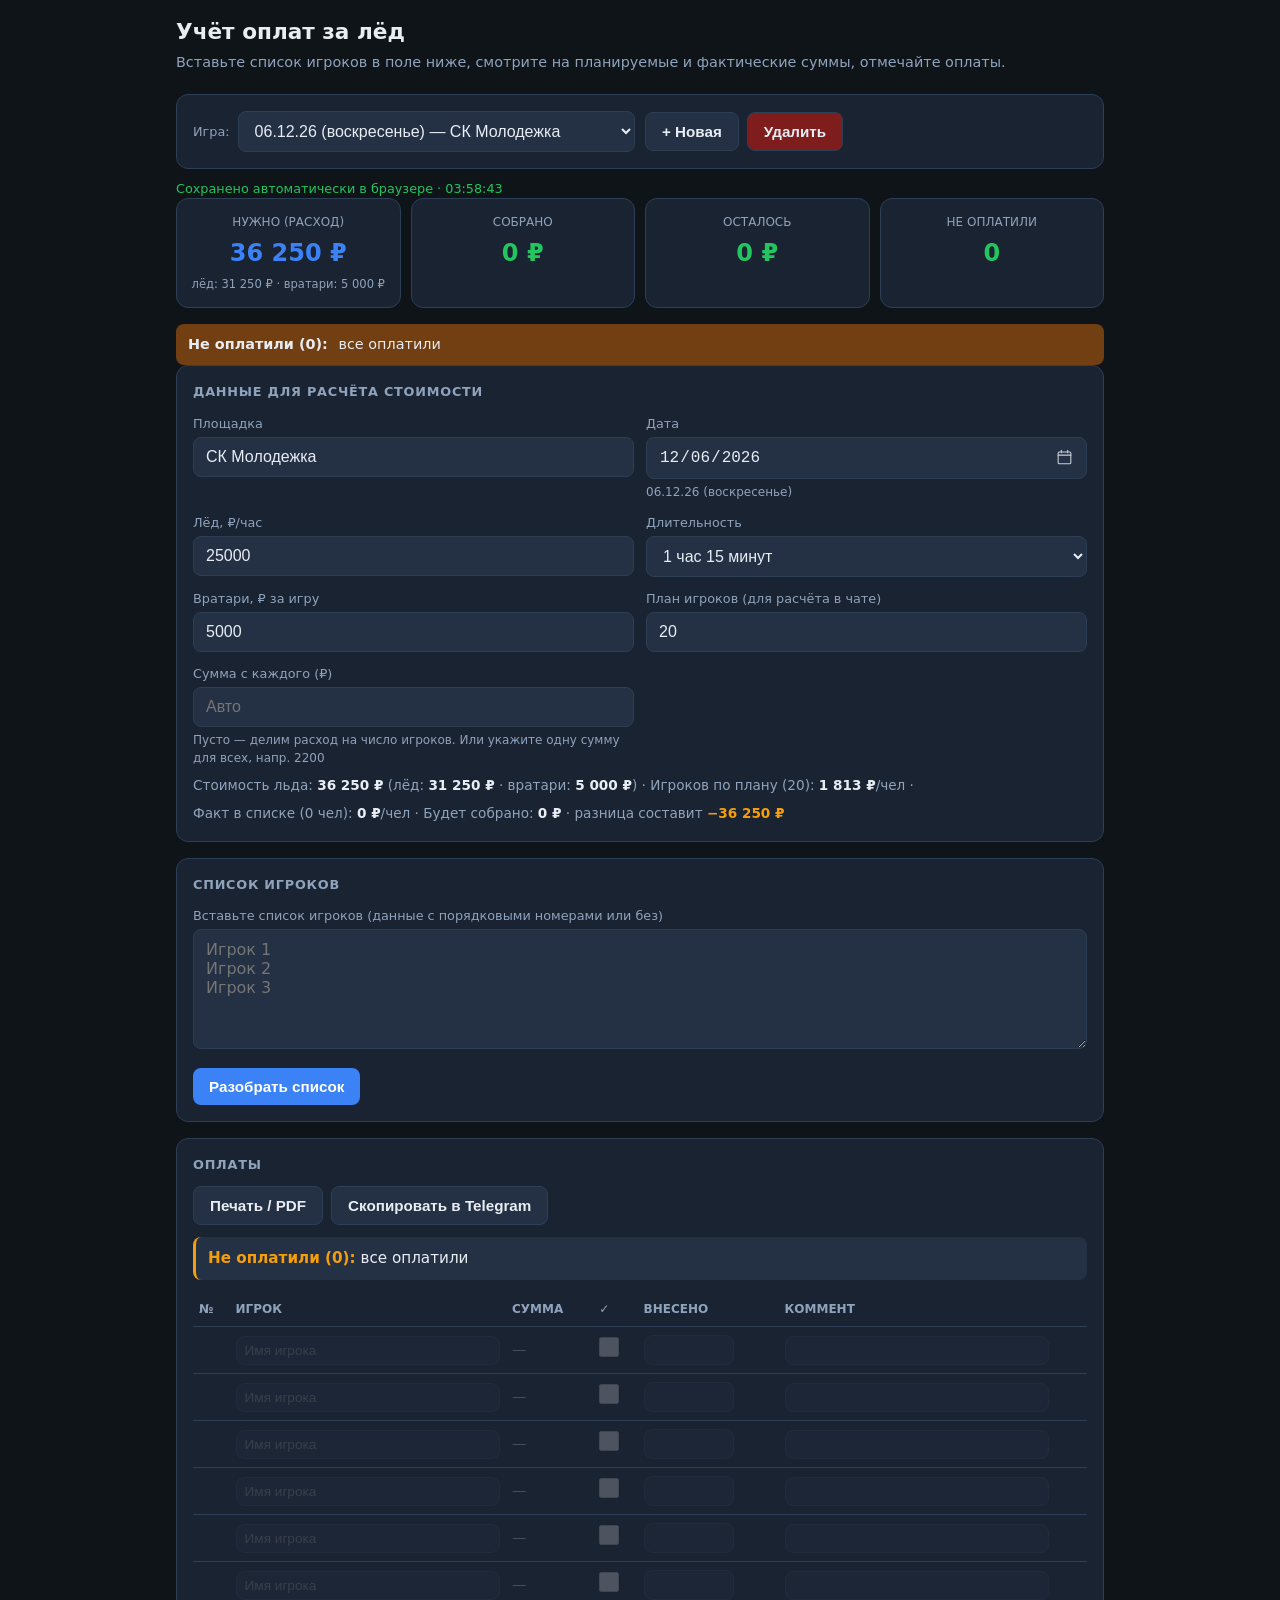
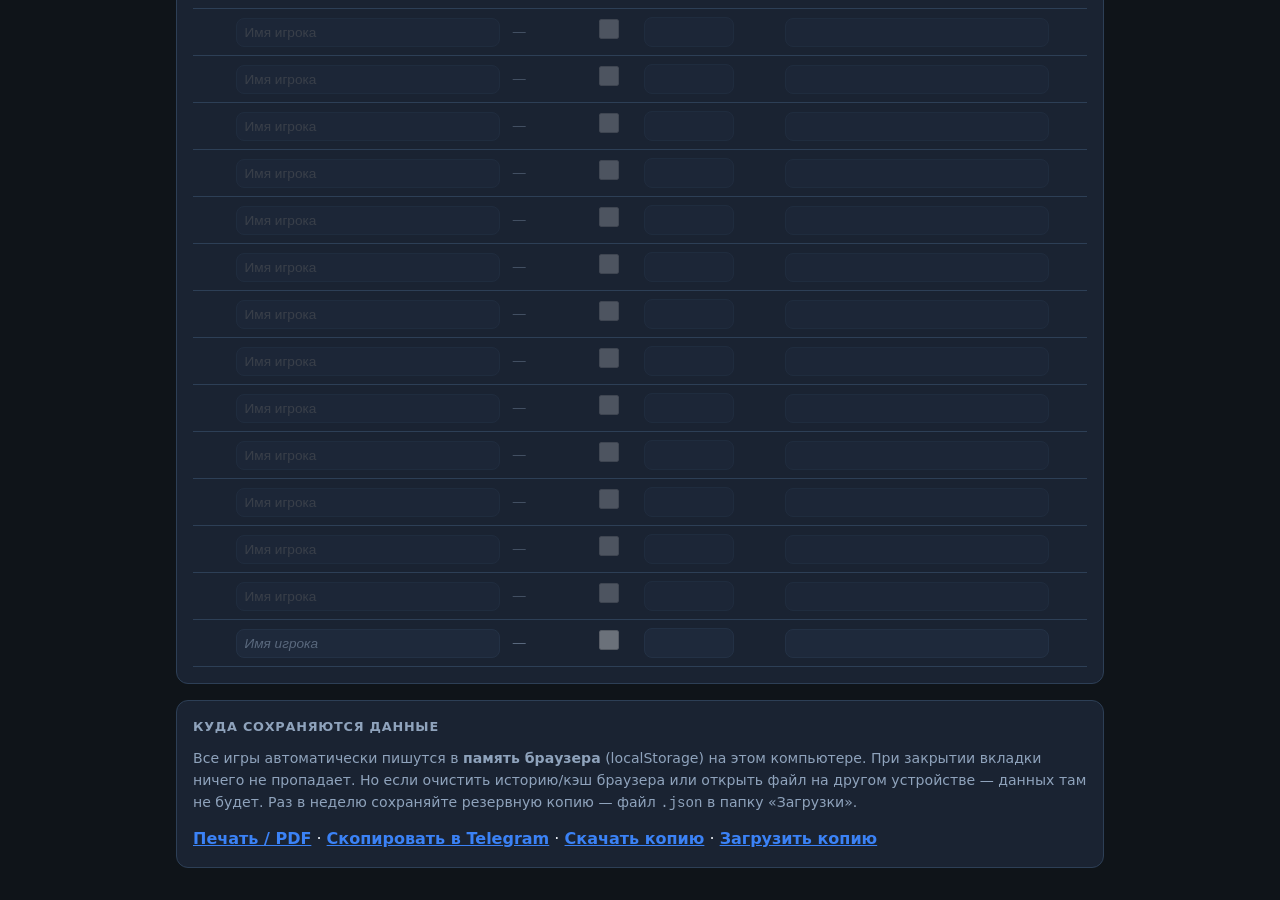
==== commit b2fcac12: "Revert "Replace ice payment tracker with between-games training plan." This reverts commit 7741e99d5" ====
--- a/index.html
+++ b/index.html
@@ -1,485 +1,1211 @@
-<!doctype html>
+<!DOCTYPE html>
 <html lang="ru">
 <head>
-<meta charset="utf-8">
-<meta name="viewport" content="width=device-width, initial-scale=1, viewport-fit=cover">
-<meta name="theme-color" content="#c8102e">
-<meta name="apple-mobile-web-app-capable" content="yes">
-<meta name="mobile-web-app-capable" content="yes">
-<meta name="apple-mobile-web-app-title" content="Тренировки">
-<link rel="icon" href="data:image/svg+xml,%3Csvg xmlns='http://www.w3.org/2000/svg' viewBox='0 0 64 64'%3E%3Crect width='64' height='64' rx='14' fill='%23eaf0f5'/%3E%3Crect x='12' y='8' width='6' height='48' rx='3' fill='%231f4fa3'/%3E%3Crect x='29' y='8' width='6' height='48' rx='3' fill='%23c8102e'/%3E%3Crect x='46' y='8' width='6' height='48' rx='3' fill='%231f4fa3'/%3E%3C/svg%3E">
-<style>:root{padding-top:env(safe-area-inset-top,0px);padding-bottom:env(safe-area-inset-bottom,0px)}body{margin:0}img{max-width:100%}[hidden]{display:none!important}</style>
-<title>Тренировки между играми</title>
-<link rel="preconnect" href="https://fonts.googleapis.com">
-<link rel="preconnect" href="https://fonts.gstatic.com" crossorigin>
-<link rel="stylesheet" href="https://fonts.googleapis.com/css2?family=Russo+One&family=Golos+Text:wght@400;500;600;700&display=swap">
-<style>
-/* Layout: phone-first card, sticky rink-line tab bar, one section per tab, rest timer docked at the bottom */
-:root{
-  --bg:#eaf0f5; --surface:#ffffff; --fg:#0f1c2a; --muted:#5a6a7b; --line:#d2dce5;
-  --red:#c8102e; --blue:#1f4fa3; --blue-soft:#e3ebf8; --red-soft:#fbe7ea;
-  --go:#1d7a46; --go-soft:#e2f3e9; --warn:#a86a00; --warn-soft:#fbf0d9; --stop:#b3122b; --stop-soft:#fbe4e8;
-  --display:"Russo One","Arial Narrow",Impact,sans-serif;
-  --body:"Golos Text",system-ui,-apple-system,"Segoe UI",Roboto,sans-serif;
-}
-@media (prefers-color-scheme: dark){
-  :root:not([data-theme="light"]){
-    --bg:#0b1219; --surface:#131d28; --fg:#e5ecf2; --muted:#93a3b3; --line:#243241;
-    --red:#ff5d70; --blue:#7fa8ff; --blue-soft:#18253a; --red-soft:#3a1820;
-    --go:#5fd393; --go-soft:#123224; --warn:#f2b84b; --warn-soft:#352a12; --stop:#ff6b7f; --stop-soft:#3a1720;
-    color-scheme:dark;
-  }
-}
-:root[data-theme="dark"]{
-  --bg:#0b1219; --surface:#131d28; --fg:#e5ecf2; --muted:#93a3b3; --line:#243241;
-  --red:#ff5d70; --blue:#7fa8ff; --blue-soft:#18253a; --red-soft:#3a1820;
-  --go:#5fd393; --go-soft:#123224; --warn:#f2b84b; --warn-soft:#352a12; --stop:#ff6b7f; --stop-soft:#3a1720;
-  color-scheme:dark;
-}
-*{box-sizing:border-box}
-body{background:var(--bg);color:var(--fg);font-family:var(--body);font-size:16px;line-height:1.5;padding-inline:16px;padding-block:0 calc(170px + env(safe-area-inset-bottom,0px))}
-.wrap{max-width:640px;margin:0 auto}
-header.top{padding-block:20px 12px;display:grid;gap:6px}
-.rink{height:6px;display:grid;grid-template-columns:1fr 6px 1fr 6px 1fr;gap:10%;margin-bottom:6px}
-.rink i{display:block;border-radius:3px}
-.rink i:nth-child(1),.rink i:nth-child(5){background:var(--blue)}
-.rink i:nth-child(3){background:var(--red)}
-h1{font-family:var(--display);font-weight:400;font-size:1.7rem;line-height:1.1;margin:0;text-wrap:balance;letter-spacing:.01em}
-.sub{color:var(--muted);margin:0;font-size:.95rem}
-nav.tabs{position:sticky;top:env(safe-area-inset-top,0px);z-index:5;background:var(--bg);margin-inline:-16px;padding:8px 16px;border-bottom:2px solid var(--red);overflow-x:auto;scrollbar-width:none}
-nav.tabs::-webkit-scrollbar{display:none}
-.tabrow{display:flex;gap:6px;width:max-content}
-.tab{font:600 .9rem/1 var(--body);border:1px solid var(--line);background:var(--surface);color:var(--fg);padding:9px 12px;border-radius:999px;cursor:pointer;white-space:nowrap}
-.tab b{font-family:var(--display);font-weight:400;color:var(--blue);margin-right:4px}
-.tab[aria-selected="true"]{background:var(--fg);color:var(--bg);border-color:var(--fg)}
-.tab[aria-selected="true"] b{color:var(--bg)}
-.tab:focus-visible,button:focus-visible,input:focus-visible{outline:3px solid var(--blue);outline-offset:2px}
-section{padding-block:18px 8px;display:grid;gap:16px}
-h2{font-family:var(--display);font-weight:400;font-size:1.35rem;margin:0;line-height:1.15;text-wrap:balance}
-h3{font-size:.78rem;text-transform:uppercase;letter-spacing:.08em;color:var(--muted);margin:0;font-weight:700}
-p{margin:0}
-.meta{display:flex;flex-wrap:wrap;gap:6px}
-.chip{font-size:.8rem;font-weight:600;padding:4px 10px;border-radius:999px;background:var(--blue-soft);color:var(--blue)}
-.chip.red{background:var(--red-soft);color:var(--red)}
-.block{background:var(--surface);border:1px solid var(--line);border-radius:14px;padding:14px;display:grid;gap:10px}
-.note{font-size:.92rem;color:var(--muted)}
-.seg{display:inline-flex;border:1px solid var(--line);border-radius:999px;background:var(--surface);padding:3px;gap:3px}
-.seg button{font:600 .88rem/1 var(--body);border:0;background:transparent;color:var(--fg);padding:8px 14px;border-radius:999px;cursor:pointer}
-.seg button[aria-pressed="true"]{background:var(--blue);color:#fff}
-.switch{display:flex;flex-wrap:wrap;align-items:center;gap:10px;justify-content:space-between}
-.switch span{font-weight:600;font-size:.92rem}
-/* week */
-.week{display:grid;gap:0;background:var(--surface);border:1px solid var(--line);border-radius:14px;overflow:hidden}
-.day{display:grid;grid-template-columns:52px 1fr;gap:12px;padding:12px 14px;border-top:1px solid var(--line);align-items:start}
-.day:first-child{border-top:0}
-.dname{font-family:var(--display);font-size:1.05rem;color:var(--muted)}
-.day.game .dname{color:var(--red)}
-.day.train .dname{color:var(--blue)}
-.dwhat{font-weight:600;min-width:0}
-.dwhat small{display:block;font-weight:400;color:var(--muted);font-size:.86rem}
-.day button.go{margin-top:6px;font:600 .82rem/1 var(--body);background:var(--blue-soft);color:var(--blue);border:0;padding:7px 10px;border-radius:8px;cursor:pointer}
-/* exercises */
-ol.ex,ul.ex{list-style:none;margin:0;padding:0;display:grid;gap:0}
-.ex li{border-top:1px solid var(--line)}
-.ex li:first-child{border-top:0}
-.ex label{display:grid;grid-template-columns:26px 1fr;gap:10px;padding:10px 0;cursor:pointer;align-items:start}
-.ex input{width:22px;height:22px;margin:1px 0 0;accent-color:var(--blue)}
-.ex .n{font-weight:600;display:block}
-.ex .d{display:block;color:var(--muted);font-size:.88rem}
-.ex .tag{font-family:var(--display);color:var(--blue);margin-right:6px}
-.ex input:checked ~ span .n{text-decoration:line-through;color:var(--muted)}
-.rowbtn{display:flex;justify-content:flex-end}
-.reset{font:600 .82rem/1 var(--body);background:transparent;border:1px solid var(--line);color:var(--muted);padding:8px 12px;border-radius:8px;cursor:pointer}
-.how{margin:-4px 0 10px 36px;font-size:.84rem;line-height:1.45;color:var(--muted)}
-.how .links{display:inline-flex;flex-wrap:wrap;gap:4px 10px;margin-left:2px}
-.how a{color:var(--blue);font-weight:600;text-decoration:none;white-space:nowrap}
-.how a:hover,.how a:focus-visible{text-decoration:underline}
-/* lights */
-.light{border-radius:14px;padding:14px;display:grid;grid-template-columns:14px 1fr;gap:12px;border:1px solid var(--line)}
-.light i{width:14px;height:14px;border-radius:50%;margin-top:5px}
-.light.g{background:var(--go-soft)} .light.g i{background:var(--go)}
-.light.y{background:var(--warn-soft)} .light.y i{background:var(--warn)}
-.light.r{background:var(--stop-soft)} .light.r i{background:var(--stop)}
-.light strong{display:block}
-.pace{display:grid;grid-template-columns:repeat(3,minmax(0,1fr));gap:8px}
-.pace div{background:var(--blue-soft);border-radius:10px;padding:10px;display:grid;gap:2px}
-.pace b{font-family:var(--display);font-weight:400;font-size:1.2rem;color:var(--blue);font-variant-numeric:tabular-nums}
-.pace span{font-size:.78rem;color:var(--muted)}
-ul.plain{margin:0;padding-left:18px;display:grid;gap:6px}
-/* timer */
-.timer{position:fixed;left:0;right:0;bottom:0;z-index:10;background:var(--surface);border-top:2px solid var(--red);padding:10px 12px calc(12px + env(safe-area-inset-bottom,0px));box-shadow:0 -6px 20px rgba(0,0,0,.08)}
-.timer .in{max-width:640px;margin:0 auto;display:grid;gap:8px}
-.timer .top{display:flex;justify-content:center;text-align:center}
-.clock{font-family:var(--display);font-size:clamp(2rem,9vw,2.6rem);line-height:1;font-variant-numeric:tabular-nums}
-.clock.done{color:var(--red)}
-.tbtns{display:grid;grid-template-columns:repeat(4,minmax(0,1fr));gap:8px}
-.tbtns button{font:700 clamp(1.15rem,5vw,1.4rem)/1 var(--display);min-height:clamp(56px,9vh,72px);border:2px solid var(--line);background:var(--bg);color:var(--fg);border-radius:14px;cursor:pointer;font-variant-numeric:tabular-nums;touch-action:manipulation;-webkit-tap-highlight-color:transparent}
-.tbtns button small{display:block;font:500 .7rem/1.2 var(--body);color:var(--muted);margin-top:3px}
-.tbtns button:active{transform:scale(.97)}
-.tbtns button.on{background:var(--blue);border-color:var(--blue);color:#fff}
-.tbtns button.on small{color:#fff}
-.tbtns button.stop{color:var(--red);border-color:var(--red);font-family:var(--body);font-size:clamp(1rem,4.4vw,1.2rem)}
-.tlabel{font-size:.78rem;color:var(--muted);text-transform:uppercase;letter-spacing:.08em}
-@media (prefers-reduced-motion:no-preference){.tab,.seg button{transition:background .15s,color .15s}}
-</style>
-</head><body>
-
-<div class="wrap">
-<header class="top">
-  <div class="rink" aria-hidden="true"><i></i><span></span><i></i><span></span><i></i></div>
-  <h1>Тренировки между играми</h1>
-  <p class="sub">Сезон до весны: держим форму, растим силу и выносливость. 40 минут, двор и стадион.</p>
-</header>
-
-<nav class="tabs" aria-label="Разделы">
-  <div class="tabrow" role="tablist">
-    <button class="tab" role="tab" data-tab="week" id="t-week">Неделя</button>
-    <button class="tab" role="tab" data-tab="a" id="t-a"><b>А</b>Сила</button>
-    <button class="tab" role="tab" data-tab="b" id="t-b"><b>Б</b>Скорость</button>
-    <button class="tab" role="tab" data-tab="c" id="t-c"><b>В</b>Выносливость</button>
-    <button class="tab" role="tab" data-tab="mob" id="t-mob">Пн вечер</button>
-    <button class="tab" role="tab" data-tab="ready" id="t-ready">Готовность</button>
-    <button class="tab" role="tab" data-tab="food" id="t-food">Питание</button>
-  </div>
-</nav>
-
-<!-- WEEK -->
-<section id="week" role="tabpanel">
-  <div class="switch">
-    <span>Турнирная игра на этой неделе</span>
-    <div class="seg" role="group" aria-label="День игры">
-      <button type="button" data-game="sat" id="g-sat">Суббота</button>
-      <button type="button" data-game="sun" id="g-sun">Воскресенье</button>
+  <meta charset="UTF-8">
+  <meta name="viewport" content="width=device-width, initial-scale=1">
+  <title>Учёт оплат за лёд</title>
+  <style>
+    :root {
+      --bg: #0f1419;
+      --surface: #1a2332;
+      --surface2: #243044;
+      --border: #2d3f56;
+      --text: #e8edf4;
+      --muted: #8fa3bc;
+      --accent: #3b82f6;
+      --accent-dim: #2563eb;
+      --ok: #22c55e;
+      --warn: #f59e0b;
+      --bad: #ef4444;
+      --dash-ok: #14532d;
+      --dash-warn: #713f12;
+    }
+    * { box-sizing: border-box; margin: 0; padding: 0; }
+    body {
+      font-family: "Segoe UI", system-ui, sans-serif;
+      background: var(--bg);
+      color: var(--text);
+      line-height: 1.5;
+      min-height: 100vh;
+    }
+    .wrap { max-width: 960px; margin: 0 auto; padding: 16px; }
+    h1 { font-size: 1.35rem; margin-bottom: 4px; }
+    .sub { color: var(--muted); font-size: 0.9rem; margin-bottom: 20px; }
+    .grid { display: grid; gap: 12px; }
+    .grid-2 { grid-template-columns: 1fr 1fr; }
+    .grid-4 { grid-template-columns: repeat(4, 1fr); }
+    @media (max-width: 700px) {
+      .grid-2, .grid-4 { grid-template-columns: 1fr; }
+    }
+    .card {
+      background: var(--surface);
+      border: 1px solid var(--border);
+      border-radius: 12px;
+      padding: 16px;
+      margin-bottom: 16px;
+    }
+    .card h2 {
+      font-size: 0.8rem;
+      text-transform: uppercase;
+      letter-spacing: 0.06em;
+      color: var(--muted);
+      margin-bottom: 12px;
+    }
+    label {
+      display: block;
+      font-size: 0.8rem;
+      color: var(--muted);
+      margin-bottom: 4px;
+    }
+    input, select, textarea {
+      width: 100%;
+      background: var(--surface2);
+      border: 1px solid var(--border);
+      border-radius: 8px;
+      color: var(--text);
+      padding: 10px 12px;
+      font-size: 1rem;
+    }
+    input:focus, textarea:focus, select:focus {
+      outline: 2px solid var(--accent);
+      border-color: transparent;
+    }
+    select {
+      color-scheme: dark;
+    }
+    input[type="date"]::-webkit-calendar-picker-indicator {
+      -webkit-appearance: none;
+      appearance: none;
+      width: 0.95em;
+      height: 0.95em;
+      margin-left: 2px;
+      cursor: pointer;
+      opacity: 0.85;
+      background: center / contain no-repeat url("data:image/svg+xml,%3Csvg xmlns='http://www.w3.org/2000/svg' viewBox='0 0 24 24' fill='none' stroke='%23e8edf4' stroke-width='1.35' stroke-linecap='round' stroke-linejoin='round'%3E%3Crect x='4' y='5' width='16' height='15' rx='1.5'/%3E%3Cline x1='8' y1='3' x2='8' y2='6'/%3E%3Cline x1='16' y1='3' x2='16' y2='6'/%3E%3Cline x1='4' y1='9' x2='20' y2='9'/%3E%3C/svg%3E");
+    }
+    textarea { min-height: 120px; resize: vertical; font-family: inherit; }
+    .dash {
+      display: grid;
+      grid-template-columns: repeat(4, 1fr);
+      gap: 10px;
+      margin-bottom: 16px;
+    }
+    @media (max-width: 600px) { .dash { grid-template-columns: 1fr 1fr; } }
+    .dash-item {
+      background: var(--surface);
+      border: 1px solid var(--border);
+      border-radius: 12px;
+      padding: 14px;
+      text-align: center;
+    }
+    .dash-item .val {
+      font-size: 1.5rem;
+      font-weight: 700;
+      margin-top: 4px;
+    }
+    .dash-item .sub-val {
+      font-size: 0.72rem;
+      color: var(--muted);
+      margin-top: 6px;
+      line-height: 1.35;
+    }
+    .dash-item .lbl { font-size: 0.75rem; color: var(--muted); text-transform: uppercase; }
+    .dash-item.need .val { color: var(--accent); }
+    #dNeed { color: var(--accent); }
+    .dash-item.collected .val { color: var(--ok); }
+    .dash-item.left.deficit .val { color: var(--bad); }
+    .dash-item.left.surplus .val { color: var(--ok); }
+    .dash-item.left.exact .val { color: var(--ok); }
+    .dash-item.debtors .val { color: var(--bad); }
+    .dash-item.debtors.all-paid .val { color: var(--ok); }
+    .btn-row { display: flex; flex-wrap: wrap; gap: 8px; margin-top: 12px; }
+    button {
+      background: var(--accent);
+      color: #fff;
+      border: none;
+      border-radius: 8px;
+      padding: 10px 16px;
+      font-size: 0.95rem;
+      cursor: pointer;
+      font-weight: 600;
+    }
+    button:hover { background: var(--accent-dim); }
+    button.secondary {
+      background: var(--surface2);
+      color: var(--text);
+      border: 1px solid var(--border);
+    }
+    button.danger { background: #7f1d1d; }
+    table { width: 100%; border-collapse: collapse; font-size: 0.9rem; }
+    th, td { padding: 8px 6px; border-bottom: 1px solid var(--border); text-align: left; }
+    th { color: var(--muted); font-size: 0.75rem; text-transform: uppercase; }
+    tr.unpaid td.name { color: var(--warn); }
+    tr.paid td.name { color: var(--ok); }
+    tr.empty { opacity: 0.35; }
+    .chk { width: 20px; height: 20px; accent-color: var(--ok); cursor: pointer; }
+    .amt { width: 90px; padding: 6px 8px; font-size: 0.9rem; }
+    .cmt { width: 100%; min-width: 80px; padding: 6px 8px; font-size: 0.85rem; }
+    .debtors-list {
+      margin-top: 10px;
+      padding: 10px 12px;
+      background: var(--dash-warn);
+      border-radius: 8px;
+      font-size: 0.9rem;
+    }
+    .debtors-list.all-paid {
+      background: var(--dash-ok);
+    }
+    .debtors-list .debtors-title { font-weight: 700; margin-right: 6px; }
+    .debtors-summary {
+      font-size: 0.95rem;
+      margin-bottom: 12px;
+      padding: 10px 12px;
+      background: var(--surface2);
+      border-radius: 8px;
+      border-left: 3px solid var(--warn);
+    }
+    .debtors-summary.all-paid { border-left-color: var(--ok); }
+    .debtors-summary .count { font-weight: 700; color: var(--warn); }
+    .debtors-summary.all-paid .count { color: var(--ok); }
+    tr.add-row { opacity: 0.55; }
+    tr.add-row input.name-inp::placeholder { color: var(--muted); font-style: italic; }
+    .games-bar.card {
+      margin-bottom: 10px;
+    }
+    .games-bar-grid {
+      display: grid;
+      grid-template-columns: repeat(4, 1fr);
+      gap: 10px;
+      align-items: center;
+    }
+    .games-field {
+      grid-column: 1 / 3;
+      display: flex;
+      align-items: center;
+      gap: 8px;
+      min-width: 0;
+    }
+    .games-field label {
+      margin: 0;
+      flex-shrink: 0;
+    }
+    .games-field select {
+      flex: 1;
+      min-width: 0;
+      width: 100%;
+    }
+    .games-bar-actions {
+      grid-column: 3 / 5;
+      display: flex;
+      gap: 8px;
+      align-items: center;
+      flex-wrap: wrap;
+    }
+    @media (max-width: 600px) {
+      .games-bar-grid { grid-template-columns: 1fr; }
+      .games-field,
+      .games-bar-actions { grid-column: 1 / -1; }
+    }
+    .calc-hint { font-size: 0.85rem; color: var(--muted); margin-top: 8px; line-height: 1.6; }
+    .calc-hint-line { margin: 0; }
+    .calc-hint-line + .calc-hint-line { margin-top: 6px; }
+    .calc-hint strong { color: var(--text); }
+    .calc-hint .diff-pos { color: var(--ok); }
+    .calc-hint .diff-neg { color: var(--warn); }
+    .field-hint { font-size: 0.75rem; color: var(--muted); margin-top: 4px; }
+    .table-wrap { overflow-x: auto; }
+    .storage-note { font-size: 0.88rem; color: var(--muted); margin-bottom: 12px; line-height: 1.55; }
+    .save-status { font-size: 0.8rem; color: var(--ok); margin-top: 10px; min-height: 1.2em; }
+    td.due-cell { color: var(--muted); white-space: nowrap; }
+    .text-link {
+      color: var(--accent);
+      text-decoration: underline;
+      cursor: pointer;
+      background: none;
+      border: none;
+      outline: none;
+      padding: 0;
+      font: inherit;
+      font-size: inherit;
+      font-weight: 600;
+    }
+    .text-link:hover {
+      color: #fff;
+      background: none;
+    }
+    .storage-actions { margin-top: 12px; }
+    .share-row { margin-bottom: 12px; }
+    .share-status { font-size: 0.8rem; color: var(--ok); margin-left: 4px; }
+    button.btn-del {
+      background: transparent;
+      color: var(--muted);
+      border: none;
+      outline: none;
+      padding: 2px 8px;
+      font-size: 0.75rem;
+      font-weight: 500;
+      line-height: 1.2;
+      border-radius: 0;
+    }
+    button.btn-del:hover {
+      color: var(--bad);
+      background: transparent;
+    }
+    th.col-del, td.col-del { width: 2rem; text-align: center; padding-left: 0; padding-right: 0; }
+  </style>
+</head>
+<body>
+  <div class="wrap">
+    <h1>Учёт оплат за лёд</h1>
+    <p class="sub">Вставьте список игроков в поле ниже, смотрите на планируемые и фактические суммы, отмечайте оплаты.</p>
+
+    <div class="games-bar card">
+      <div class="games-bar-grid">
+        <div class="games-field">
+          <label>Игра:</label>
+          <select id="gameSelect"></select>
+        </div>
+        <div class="games-bar-actions">
+          <button type="button" class="secondary" id="btnNewGame">+ Новая</button>
+          <button type="button" class="danger secondary" id="btnDeleteGame">Удалить</button>
+        </div>
+      </div>
+    </div>
+    <p class="save-status" id="saveStatus"></p>
+
+    <div class="dash">
+      <div class="dash-item need">
+        <div class="lbl">Нужно (расход)</div>
+        <div class="val" id="dNeed">0 ₽</div>
+        <div class="sub-val" id="dNeedBreak">лёд: — · вратари: —</div>
+      </div>
+      <div class="dash-item collected"><div class="lbl">Собрано</div><div class="val" id="dCollected">0 ₽</div></div>
+      <div class="dash-item left deficit"><div class="lbl">Осталось</div><div class="val" id="dLeft">0 ₽</div></div>
+      <div class="dash-item debtors"><div class="lbl">Не оплатили</div><div class="val" id="dDebtors">0</div></div>
+    </div>
+    <div class="debtors-list" id="debtorsList">
+      <span class="debtors-title" id="debtorsTitle">Не оплатили (0):</span>
+      <span id="debtorsNames">—</span>
+    </div>
+
+    <div class="card">
+      <h2>Данные для расчёта стоимости</h2>
+      <div class="grid grid-2">
+        <div>
+          <label>Площадка</label>
+          <input type="text" id="venue" value="СК Молодежка">
+        </div>
+        <div>
+          <label>Дата</label>
+          <input type="date" id="gameDate">
+          <p class="field-hint" id="gameDateFormatted"></p>
+        </div>
+        <div>
+          <label>Лёд, ₽/час</label>
+          <input type="number" id="iceHour" value="25000" min="0" step="100">
+        </div>
+        <div>
+          <label>Длительность</label>
+          <select id="duration">
+            <option value="1">1 час</option>
+            <option value="1.25" selected>1 час 15 минут</option>
+            <option value="1.5">1 час 30 минут</option>
+          </select>
+        </div>
+        <div>
+          <label>Вратари, ₽ за игру</label>
+          <input type="number" id="goalies" value="5000" min="0" step="100">
+        </div>
+        <div>
+          <label>План игроков (для расчёта в чате)</label>
+          <input type="number" id="planPlayers" value="20" min="1">
+        </div>
+        <div>
+          <label>Сумма с каждого (₽)</label>
+          <input type="number" id="chargePerPlayer" placeholder="Авто" min="0" step="100">
+          <p class="field-hint">Пусто — делим расход на число игроков. Или укажите одну сумму для всех, напр. 2200</p>
+        </div>
+      </div>
+      <div class="calc-hint">
+        <p class="calc-hint-line">
+          Стоимость льда: <strong id="hTotal">0 ₽</strong>
+          (лёд: <strong id="hIce">0 ₽</strong> · вратари: <strong id="hGoalies">0 ₽</strong>) ·
+          Игроков по плану (<span id="hPlanN">20</span>): <strong id="hPlan">0 ₽</strong>/чел ·
+        </p>
+        <p class="calc-hint-line">
+          Факт в списке (<span id="hFactN">0</span> чел): <strong id="hFact">0 ₽</strong>/чел ·
+          Будет собрано: <strong id="hTarget">0 ₽</strong> ·
+          разница составит <strong id="hDiff">0 ₽</strong>
+        </p>
+      </div>
+    </div>
+
+    <div class="card">
+      <h2>Список игроков</h2>
+      <label>Вставьте список игроков (данные с порядковыми номерами или без)</label>
+      <textarea id="pasteArea" placeholder="Игрок 1&#10;Игрок 2&#10;Игрок 3"></textarea>
+      <div class="btn-row">
+        <button type="button" id="btnParse">Разобрать список</button>
+      </div>
+    </div>
+
+    <div class="card">
+      <h2>Оплаты</h2>
+      <div class="btn-row share-row">
+        <button type="button" class="secondary" id="btnPrint">Печать / PDF</button>
+        <button type="button" class="secondary" id="btnTelegram">Скопировать в Telegram</button>
+        <span class="share-status" id="shareStatus"></span>
+      </div>
+      <p class="debtors-summary" id="debtorsSummary"><span class="count">Не оплатили (0):</span> <span id="debtorsSummaryNames">—</span></p>
+      <div class="table-wrap">
+        <table>
+          <thead>
+            <tr>
+              <th>№</th>
+              <th>Игрок</th>
+              <th>Сумма</th>
+              <th>✓</th>
+              <th>Внесено</th>
+              <th>Коммент</th>
+              <th class="col-del"></th>
+            </tr>
+          </thead>
+          <tbody id="playerBody"></tbody>
+        </table>
+      </div>
+    </div>
+
+    <div class="card">
+      <h2>Куда сохраняются данные</h2>
+      <p class="storage-note">
+        Все игры автоматически пишутся в <strong>память браузера</strong> (localStorage) на этом компьютере.
+        При закрытии вкладки ничего не пропадает. Но если очистить историю/кэш браузера или открыть файл
+        на другом устройстве — данных там не будет. Раз в неделю сохраняйте резервную копию — файл
+        <code>.json</code> в папку «Загрузки».
+      </p>
+      <p class="storage-actions">
+        <button type="button" class="text-link" id="btnPrintCopy">Печать / PDF</button>
+        ·
+        <button type="button" class="text-link" id="btnTelegramCopy">Скопировать в Telegram</button>
+        ·
+        <button type="button" class="text-link" id="btnExport">Скачать копию</button>
+        ·
+        <button type="button" class="text-link" id="btnImport">Загрузить копию</button>
+      </p>
+      <input type="file" id="importFile" accept=".json,application/json" hidden>
     </div>
   </div>
-  <div class="week">
-    <div class="day"><div class="dname">Пн</div><div class="dwhat">Вечер: мобильность и кор, 15–20 мин<small>Пах, поясница, тазобедренные</small><button class="go" data-jump="mob">Открыть</button></div></div>
-    <div class="day game"><div class="dname">Вт</div><div class="dwhat">Игра<small>Перед игрой 10 мин динамической разминки</small></div></div>
-    <div class="day train"><div class="dname">Ср</div><div class="dwhat">8:10 · Тренировка А, сила<small>Главная силовая недели, 48 ч до игры</small><button class="go" data-jump="a">Открыть</button></div></div>
-    <div class="day game"><div class="dname">Чт</div><div class="dwhat">Тренировка и игра</div></div>
-    <div class="day train"><div class="dname">Пт</div><div class="dwhat">
-      <span data-when="sun">8:10 · Тренировка Б, полная</span><span data-when="sat">8:10 · Тренировка Б, облегчённая (25 мин)</span>
-      <small data-when="sun">Спринты, прыжки, взрывной верх</small><small data-when="sat">Завтра игра: проснуться, а не устать</small>
-      <button class="go" data-jump="b">Открыть</button></div></div>
-    <div class="day" data-when="sun"><div class="dname" style="color:var(--blue)">Сб</div><div class="dwhat">Утро · Тренировка В, полная<small>Интервалы 400/800 и круговая</small><button class="go" data-jump="c">Открыть</button></div></div>
-    <div class="day game" data-when="sun"><div class="dname">Вс</div><div class="dwhat">Вечер · турнирная игра</div></div>
-    <div class="day game" data-when="sat"><div class="dname">Сб</div><div class="dwhat">Вечер · турнирная игра</div></div>
-    <div class="day" data-when="sat"><div class="dname" style="color:var(--blue)">Вс</div><div class="dwhat">Утро · Тренировка В, лёгкая<small>Ровный бег и верх тела, без интервалов</small><button class="go" data-jump="c">Открыть</button></div></div>
+
+  <script>
+    const STORAGE_KEY = 'hockey-ice-payments-v1';
+    const MAX_PLAYERS = 24;
+    const DEFAULT_PLAN_PLAYERS = 20;
+    const DEFAULT_GOALIES = 5000;
+
+    let games = [];
+    let currentId = null;
+    let playersBound = false;
+
+    function uid() {
+      return Date.now().toString(36) + Math.random().toString(36).slice(2, 7);
+    }
+
+    function fmt(n) {
+      return Math.round(n).toLocaleString('ru-RU') + ' ₽';
+    }
+
+    function fmtSigned(n) {
+      const v = Math.round(n);
+      const abs = Math.abs(v).toLocaleString('ru-RU') + ' ₽';
+      if (v > 0) return '+' + abs;
+      if (v < 0) return '−' + abs;
+      return '0 ₽';
+    }
+
+    const WEEKDAYS = ['воскресенье', 'понедельник', 'вторник', 'среда', 'четверг', 'пятница', 'суббота'];
+
+    function formatGameDate(isoDate) {
+      if (!isoDate) return '?';
+      const d = new Date(isoDate + 'T12:00:00');
+      if (Number.isNaN(d.getTime())) return isoDate;
+      const dd = String(d.getDate()).padStart(2, '0');
+      const mm = String(d.getMonth() + 1).padStart(2, '0');
+      const yy = String(d.getFullYear()).slice(-2);
+      return dd + '.' + mm + '.' + yy + ' (' + WEEKDAYS[d.getDay()] + ')';
+    }
+
+    function updateDateFormatted() {
+      const el = document.getElementById('gameDateFormatted');
+      const raw = document.getElementById('gameDate').value;
+      el.textContent = raw ? formatGameDate(raw) : '';
+    }
+
+    function showSaved() {
+      const el = document.getElementById('saveStatus');
+      const now = new Date().toLocaleString('ru-RU', { hour: '2-digit', minute: '2-digit', second: '2-digit' });
+      el.textContent = 'Сохранено автоматически в браузере · ' + now;
+    }
+
+    function load() {
+      try {
+        const raw = localStorage.getItem(STORAGE_KEY);
+        if (raw) games = JSON.parse(raw);
+      } catch (_) { games = []; }
+      if (!games.length) games.push(newGameData());
+      let migrated = false;
+      games.forEach(g => {
+        if (g.planPlayers === 16) { g.planPlayers = DEFAULT_PLAN_PLAYERS; migrated = true; }
+        ensurePlayerRows(g);
+      });
+      if (migrated) save();
+      currentId = games[0].id;
+      renderGameSelect();
+      applyGame(games[0]);
+      bindPlayerTable();
+      showSaved();
+    }
+
+    function save() {
+      localStorage.setItem(STORAGE_KEY, JSON.stringify(games));
+      showSaved();
+    }
+
+    function newGameData() {
+      const d = new Date();
+      return {
+        id: uid(),
+        venue: 'СК Молодежка',
+        date: d.toISOString().slice(0, 10),
+        iceHour: 25000,
+        duration: 1.25,
+        goalies: DEFAULT_GOALIES,
+        planPlayers: DEFAULT_PLAN_PLAYERS,
+        chargePerPlayer: '',
+        players: []
+      };
+    }
+
+    function currentGame() {
+      return games.find(g => g.id === currentId);
+    }
+
+    function renderGameSelect() {
+      const sel = document.getElementById('gameSelect');
+      sel.innerHTML = games.map(g => {
+        const label = formatGameDate(g.date) + ' — ' + (g.venue || 'Игра');
+        return `<option value="${g.id}">${label}</option>`;
+      }).join('');
+      sel.value = currentId;
+    }
+
+    function getChargePerPlayer(g) {
+      const v = g.chargePerPlayer;
+      if (v === '' || v == null) return null;
+      const n = Number(v);
+      return !Number.isNaN(n) && n > 0 ? n : null;
+    }
+
+    function paymentNum(p) {
+      const amt = p.amount;
+      if (amt === '' || amt == null) return null;
+      const num = Number(String(amt).replace(/\s/g, ''));
+      return Number.isNaN(num) ? null : num;
+    }
+
+    function sharePerPlayer(total, count) {
+      if (count <= 0) return 0;
+      return Math.ceil(total / count);
+    }
+
+    function dueForIndex(g, i) {
+      return calcTotals(g).dues[i];
+    }
+
+    function calcTotals(g) {
+      const iceCost = (g.iceHour || 0) * (g.duration || 0);
+      const goalieCost = g.goalies || 0;
+      const expense = iceCost + goalieCost;
+      const players = filledPlayers(g);
+      const n = players.length;
+      const fixed = getChargePerPlayer(g);
+      const autoFact = n > 0 ? sharePerPlayer(expense, n) : 0;
+      const baseFact = fixed != null ? fixed : autoFact;
+      const plan = g.planPlayers > 0 ? sharePerPlayer(expense, g.planPlayers) : 0;
+      const collectionTarget = baseFact * n;
+
+      let collected = 0;
+      const dues = {};
+
+      g.players.forEach((p, i) => {
+        if (!(p.name || '').trim()) {
+          dues[i] = '';
+          return;
+        }
+
+        if (p.dueOverride != null) {
+          dues[i] = p.dueOverride;
+          if (p.paid) {
+            const num = paymentNum(p);
+            collected += num != null ? num : p.dueOverride;
+          }
+          return;
+        }
+
+        dues[i] = baseFact;
+        if (p.paid) {
+          const num = paymentNum(p);
+          collected += num != null ? num : baseFact;
+        }
+      });
+
+      let debtors = 0;
+      players.forEach(p => { if (!p.paid) debtors++; });
+
+      return {
+        iceCost, goalieCost, expense, plan, fact: baseFact, autoFact, fixed,
+        perUnpaid: baseFact, dues,
+        n, collected, left: collectionTarget - collected,
+        surplus: collected > expense ? collected - expense : 0,
+        targetCollection: collectionTarget,
+        debtors, players
+      };
+    }
+
+    function syncParamsFromDom() {
+      const g = currentGame();
+      if (!g) return g;
+      g.venue = document.getElementById('venue').value;
+      g.date = document.getElementById('gameDate').value;
+      g.iceHour = Number(document.getElementById('iceHour').value) || 0;
+      g.duration = Number(document.getElementById('duration').value) || 0;
+      g.goalies = Number(document.getElementById('goalies').value) || 0;
+      g.planPlayers = Number(document.getElementById('planPlayers').value) || DEFAULT_PLAN_PLAYERS;
+      const chargeRaw = document.getElementById('chargePerPlayer').value.trim();
+      g.chargePerPlayer = chargeRaw === '' ? '' : Number(chargeRaw);
+      return g;
+    }
+
+    function syncPlayersFromDom() {
+      const g = currentGame();
+      if (!g) return;
+      document.querySelectorAll('#playerBody tr').forEach(tr => {
+        const i = +tr.dataset.i;
+        const p = g.players[i];
+        p.name = tr.querySelector('[data-f=name]').value;
+        p.paid = tr.querySelector('[data-f=paid]').checked;
+        const amt = tr.querySelector('[data-f=amount]').value.trim();
+        p.amount = amt === '' ? '' : Number(amt);
+        p.comment = tr.querySelector('[data-f=comment]').value;
+      });
+    }
+
+    function filledPlayers(g) {
+      return (g.players || []).filter(p => (p.name || '').trim());
+    }
+
+    function updateDebtorsUI(t) {
+      const names = t.players.filter(p => !p.paid).map(p => p.name.trim());
+      const count = names.length;
+      const namesStr = count ? names.join(', ') : 'все оплатили';
+
+      document.getElementById('debtorsTitle').textContent = 'Не оплатили (' + count + '):';
+      document.getElementById('debtorsNames').textContent = namesStr;
+
+      const dl = document.getElementById('debtorsList');
+      dl.classList.toggle('all-paid', count === 0 && t.n > 0);
+
+      const summary = document.getElementById('debtorsSummary');
+      summary.classList.toggle('all-paid', count === 0 && t.n > 0);
+      summary.querySelector('.count').textContent = 'Не оплатили (' + count + '):';
+      document.getElementById('debtorsSummaryNames').textContent = namesStr;
+    }
+
+    function updateDashboard() {
+      const g = currentGame();
+      if (!g) return;
+      const t = calcTotals(g);
+      document.getElementById('dNeed').textContent = fmt(t.expense);
+      document.getElementById('dNeedBreak').textContent =
+        'лёд: ' + fmt(t.iceCost) + ' · вратари: ' + fmt(t.goalieCost);
+      document.getElementById('dCollected').textContent = fmt(t.collected);
+
+      const leftEl = document.getElementById('dLeft');
+      const leftBox = leftEl.closest('.dash-item');
+      leftBox.classList.remove('deficit', 'surplus', 'exact');
+      if (t.left > 0) {
+        leftEl.textContent = '−' + fmt(t.left);
+        leftBox.classList.add('deficit');
+      } else if (t.left < 0) {
+        leftEl.textContent = '+' + fmt(t.surplus);
+        leftBox.classList.add('surplus');
+      } else {
+        leftEl.textContent = '0 ₽';
+        leftBox.classList.add('exact');
+      }
+
+      const debtorsEl = document.getElementById('dDebtors');
+      debtorsEl.textContent = t.debtors;
+      debtorsEl.closest('.dash-item').classList.toggle('all-paid', t.debtors === 0);
+      document.getElementById('hTotal').textContent = fmt(t.expense);
+      document.getElementById('hIce').textContent = fmt(t.iceCost);
+      document.getElementById('hGoalies').textContent = fmt(t.goalieCost);
+      document.getElementById('hPlanN').textContent = g.planPlayers;
+      document.getElementById('hPlan').textContent = fmt(t.plan);
+      document.getElementById('hFact').textContent = fmt(t.perUnpaid);
+      document.getElementById('hFactN').textContent = t.n;
+      document.getElementById('hTarget').textContent = fmt(t.targetCollection);
+      const diff = t.targetCollection - t.expense;
+      const diffEl = document.getElementById('hDiff');
+      diffEl.textContent = fmtSigned(diff);
+      diffEl.className = diff > 0 ? 'diff-pos' : diff < 0 ? 'diff-neg' : '';
+      updateDebtorsUI(t);
+    }
+
+    function parseTelegramList(text) {
+      const lines = text.split(/\r?\n/);
+      const players = [];
+      const skip = /^(цена|сумма|стоимость|лед|вратар|четверг|ск\s|с\sк|🏒|🥅|—|-{2,}|\d{1,2}:\d{2})/i;
+      const goalie = /вратар|🥅|голкипер/i;
+
+      for (const raw of lines) {
+        let line = raw.trim();
+        if (!line || skip.test(line) || goalie.test(line)) continue;
+        line = line.replace(/^[\d]+[\.\)\-]\s*/, '');
+        line = line.replace(/^[-•*]\s*/, '');
+        if (/^\d+$/.test(line)) continue;
+        if (line.length < 2) continue;
+        players.push({ name: line, paid: false, amount: '', comment: '', dueOverride: null, owedWhenPaid: null });
+      }
+      return players;
+    }
+
+    function emptyPlayer() {
+      return { name: '', paid: false, amount: '', comment: '', dueOverride: null, owedWhenPaid: null };
+    }
+
+    function ensurePlayerRows(g) {
+      if (!g.players) g.players = [];
+      const plan = Math.min(MAX_PLAYERS, g.planPlayers > 0 ? g.planPlayers : DEFAULT_PLAN_PLAYERS);
+      const filled = filledPlayers(g);
+
+      if (filled.length === 0) {
+        while (g.players.length < plan) g.players.push(emptyPlayer());
+        if (g.players.length > plan) g.players.length = plan;
+        return;
+      }
+
+      const lastFilledIdx = g.players.reduce((max, p, i) =>
+        (p.name || '').trim() ? i : max, -1);
+      const minLen = Math.max(plan, lastFilledIdx + 2);
+      while (g.players.length < minLen) g.players.push(emptyPlayer());
+    }
+
+    function rowClass(p, isLastEmpty) {
+      const name = (p.name || '').trim();
+      if (!name) return isLastEmpty ? 'add-row' : 'empty';
+      return p.paid ? 'paid' : 'unpaid';
+    }
+
+    function updateDueCells() {
+      const g = currentGame();
+      if (!g) return;
+      const t = calcTotals(g);
+      document.querySelectorAll('#playerBody tr').forEach(tr => {
+        const i = +tr.dataset.i;
+        const due = t.dues[i];
+        const p = g.players[i];
+        const cell = tr.querySelector('.due-cell');
+        if (cell) cell.textContent = due !== '' && due != null ? fmt(due) : '—';
+        const amtInp = tr.querySelector('[data-f=amount]');
+        if (!amtInp || !p) return;
+        if (!p.paid) {
+          amtInp.placeholder = due !== '' && due != null ? String(due) : '';
+        } else {
+          amtInp.placeholder = '';
+        }
+      });
+    }
+
+    function updateRowNumbers(g) {
+      let num = 0;
+      document.querySelectorAll('#playerBody tr').forEach(tr => {
+        const i = +tr.dataset.i;
+        const p = g.players[i];
+        if (!p || !tr.cells[0]) return;
+        const hasName = !!(p.name || '').trim();
+        tr.cells[0].textContent = hasName ? ++num : '';
+      });
+    }
+
+    function updateRowClass(tr, p, g) {
+      const i = +tr.dataset.i;
+      const isLastEmpty = i === g.players.length - 1 && !(p.name || '').trim();
+      tr.className = rowClass(p, isLastEmpty);
+      const hasName = !!(p.name || '').trim();
+      tr.querySelector('[data-f=paid]').disabled = !hasName;
+      tr.querySelector('[data-f=amount]').disabled = !hasName;
+      tr.querySelector('[data-f=comment]').disabled = !hasName;
+      const delTd = tr.querySelector('.col-del');
+      if (delTd) {
+        if (hasName && !delTd.querySelector('.btn-del')) {
+          delTd.innerHTML = '<button type="button" class="btn-del" title="Удалить игрока">удалить</button>';
+        } else if (!hasName) {
+          delTd.innerHTML = '';
+        }
+      }
+      const delBtn = tr.querySelector('.btn-del');
+      if (delBtn) delBtn.style.visibility = hasName ? 'visible' : 'hidden';
+    }
+
+    function trimTrailingEmpty(g) {
+      const filled = filledPlayers(g);
+      const plan = Math.min(MAX_PLAYERS, g.planPlayers > 0 ? g.planPlayers : DEFAULT_PLAN_PLAYERS);
+
+      if (filled.length === 0) return;
+
+      const lastFilledIdx = g.players.reduce((max, p, i) =>
+        (p.name || '').trim() ? i : max, -1);
+      const minLen = Math.max(plan, lastFilledIdx + 2);
+
+      while (g.players.length > minLen) {
+        const last = g.players[g.players.length - 1];
+        if ((last.name || '').trim()) break;
+        g.players.pop();
+      }
+
+      const last = g.players[g.players.length - 1];
+      if (last && (last.name || '').trim() && filled.length < MAX_PLAYERS) {
+        g.players.push(emptyPlayer());
+      }
+    }
+
+    function renderPlayers(g) {
+      ensurePlayerRows(g);
+      trimTrailingEmpty(g);
+      const t = calcTotals(g);
+      const tbody = document.getElementById('playerBody');
+      const lastIdx = g.players.length - 1;
+      let num = 0;
+      tbody.innerHTML = g.players.map((p, i) => {
+        const hasName = (p.name || '').trim();
+        const displayNum = hasName ? ++num : '';
+        const due = t.dues[i] ?? '';
+        const isLastEmpty = i === lastIdx && !hasName;
+        const cls = rowClass(p, isLastEmpty);
+        const amtVal = p.amount !== '' && p.amount != null ? p.amount : '';
+        const ph = !hasName ? 'Имя игрока' : '';
+        return `<tr class="${cls}" data-i="${i}">
+          <td>${displayNum}</td>
+          <td class="name"><input type="text" class="cmt name-inp" data-f="name" value="${esc((p.name || '').trim() ? p.name : '')}" placeholder="${ph}"></td>
+          <td class="due-cell">${due !== '' ? fmt(due) : '—'}</td>
+          <td><input type="checkbox" class="chk" data-f="paid" ${p.paid ? 'checked' : ''} ${!(p.name || '').trim() ? 'disabled' : ''}></td>
+          <td><input type="text" inputmode="numeric" class="amt" data-f="amount" value="${amtVal !== '' ? esc(String(amtVal)) : ''}" placeholder="${due || ''}" ${!(p.name || '').trim() ? 'disabled' : ''}></td>
+          <td><input type="text" class="cmt" data-f="comment" value="${esc(p.comment)}" ${!(p.name || '').trim() ? 'disabled' : ''}></td>
+          <td class="col-del">${hasName ? '<button type="button" class="btn-del" title="Удалить игрока">удалить</button>' : ''}</td>
+        </tr>`;
+      }).join('');
+    }
+
+    function esc(s) {
+      return String(s || '').replace(/&/g,'&amp;').replace(/"/g,'&quot;').replace(/</g,'&lt;');
+    }
+
+    function bindPlayerTable() {
+      if (playersBound) return;
+      playersBound = true;
+      const tbody = document.getElementById('playerBody');
+
+      tbody.addEventListener('input', (e) => {
+        const inp = e.target;
+        if (!inp.dataset.f) return;
+        const tr = inp.closest('tr');
+        const g = currentGame();
+        const p = g.players[+tr.dataset.i];
+        const i = +tr.dataset.i;
+        const field = inp.dataset.f;
+
+        if (field === 'name') {
+          const prevTrimmed = (p.name || '').trim();
+          p.name = inp.value;
+          const plan = Math.min(MAX_PLAYERS, g.planPlayers > 0 ? g.planPlayers : DEFAULT_PLAN_PLAYERS);
+          const filledCount = filledPlayers(g).length;
+          if (!prevTrimmed && inp.value.trim() && i === g.players.length - 1
+              && filledCount >= plan && filledCount < MAX_PLAYERS) {
+            const caret = inp.selectionStart;
+            const editIdx = i;
+            g.players.push(emptyPlayer());
+            save();
+            renderPlayers(g);
+            const focusTr = tbody.querySelector(`tr[data-i="${editIdx}"]`);
+            const focusInp = focusTr?.querySelector('[data-f=name]');
+            if (focusInp) {
+              focusInp.focus();
+              const pos = Math.min(caret, focusInp.value.length);
+              focusInp.setSelectionRange(pos, pos);
+            }
+            updateDashboard();
+            return;
+          }
+          updateRowClass(tr, p, g);
+          updateRowNumbers(g);
+          updateDueCells();
+        } else if (field === 'amount') {
+          p.amount = inp.value.trim();
+        } else if (field === 'comment') {
+          p.comment = inp.value;
+        }
+        save();
+        if (field !== 'name') updateDueCells();
+        updateDashboard();
+      });
+
+      tbody.addEventListener('change', (e) => {
+        const inp = e.target;
+        if (inp.dataset.f !== 'paid') return;
+        const tr = inp.closest('tr');
+        const g = currentGame();
+        const i = +tr.dataset.i;
+        const p = g.players[i];
+        const amtInp = tr.querySelector('[data-f=amount]');
+
+        if (inp.checked) {
+          if (paymentNum(p) == null) {
+            const due = dueForIndex(g, i);
+            const fill = due !== '' && due != null ? due : calcTotals(g).fact;
+            p.owedWhenPaid = fill;
+            p.amount = fill;
+            if (amtInp) amtInp.value = fill;
+          } else {
+            p.owedWhenPaid = paymentNum(p);
+          }
+          p.paid = true;
+        } else {
+          p.paid = false;
+          p.amount = '';
+          p.owedWhenPaid = null;
+          if (amtInp) amtInp.value = '';
+        }
+
+        updateRowClass(tr, p, g);
+        save();
+        updateDueCells();
+        updateDashboard();
+      });
+
+      tbody.addEventListener('click', (e) => {
+        const btn = e.target.closest('.btn-del');
+        if (!btn) return;
+        const tr = btn.closest('tr');
+        const g = currentGame();
+        const i = +tr.dataset.i;
+        g.players.splice(i, 1);
+        ensurePlayerRows(g);
+        save();
+        renderPlayers(g);
+        updateDashboard();
+      });
+    }
+
+    function persistCurrentGame() {
+      syncParamsFromDom();
+      syncPlayersFromDom();
+      save();
+      renderGameSelect();
+    }
+
+    function applyGame(g) {
+      document.getElementById('venue').value = g.venue || '';
+      document.getElementById('gameDate').value = g.date || '';
+      document.getElementById('iceHour').value = g.iceHour ?? 25000;
+      document.getElementById('duration').value = String(g.duration ?? 1.25);
+      document.getElementById('goalies').value = g.goalies ?? DEFAULT_GOALIES;
+      document.getElementById('planPlayers').value = g.planPlayers ?? DEFAULT_PLAN_PLAYERS;
+      const charge = g.chargePerPlayer;
+      document.getElementById('chargePerPlayer').value =
+        charge !== '' && charge != null && !Number.isNaN(Number(charge)) ? charge : '';
+      renderPlayers(g);
+      updateDashboard();
+      updateDateFormatted();
+    }
+
+    function onParamsChange(e) {
+      syncParamsFromDom();
+      const g = currentGame();
+      save();
+      if (e && e.target && e.target.id === 'planPlayers') {
+        ensurePlayerRows(g);
+        renderPlayers(g);
+      }
+      updateDueCells();
+      updateDashboard();
+      updateDateFormatted();
+      renderGameSelect();
+    }
+
+    function bindParams() {
+      ['venue', 'gameDate', 'iceHour', 'duration', 'goalies', 'planPlayers', 'chargePerPlayer'].forEach(id => {
+        const el = document.getElementById(id);
+        el.addEventListener('input', onParamsChange);
+        el.addEventListener('change', onParamsChange);
+      });
+    }
+
+    function durationLabel(v) {
+      const n = Number(v);
+      if (n === 1) return '1 час';
+      if (n === 1.25) return '1 час 15 минут';
+      if (n === 1.5) return '1 час 30 минут';
+      return String(v);
+    }
+
+    function leftoverLabel(t) {
+      if (t.left > 0) return '−' + fmt(t.left);
+      if (t.left < 0) return '+' + fmt(t.surplus);
+      return '0 ₽';
+    }
+
+    function reportPlayers(g, t) {
+      return filledPlayers(g).map((p, i) => {
+        const idx = g.players.indexOf(p);
+        const due = t.dues[idx];
+        const paidAmt = paymentNum(p);
+        return {
+          num: i + 1,
+          name: (p.name || '').trim(),
+          due: due !== '' && due != null ? due : t.fact,
+          paid: !!p.paid,
+          amount: paidAmt,
+          comment: (p.comment || '').trim()
+        };
+      });
+    }
+
+    function formatTelegramText(g) {
+      persistCurrentGame();
+      g = currentGame();
+      const t = calcTotals(g);
+      const rows = reportPlayers(g, t);
+      const unpaid = rows.filter(r => !r.paid).map(r => r.name);
+      const lines = [];
+      lines.push(formatGameDate(g.date) + ' — ' + (g.venue || 'Игра'));
+      lines.push('Лёд: ' + fmt(t.iceCost) + ' · Вратари: ' + fmt(t.goalieCost) + ' · ' + durationLabel(g.duration));
+      lines.push('Нужно: ' + fmt(t.expense));
+      lines.push('Собрано: ' + fmt(t.collected));
+      lines.push('Осталось: ' + leftoverLabel(t));
+      lines.push('Будет собрано: ' + fmt(t.targetCollection));
+      lines.push('');
+      if (unpaid.length) {
+        lines.push('Не оплатили (' + unpaid.length + '): ' + unpaid.join(', '));
+      } else {
+        lines.push('Не оплатили (0): все оплатили');
+      }
+      lines.push('');
+      rows.forEach(r => {
+        let line = r.num + '. ' + r.name + ' — ' + fmt(r.due);
+        if (r.paid) {
+          line += ' ✓';
+          if (r.amount != null) line += ' ' + r.amount;
+        }
+        if (r.comment) line += ' (' + r.comment + ')';
+        lines.push(line);
+      });
+      return lines.join('\n');
+    }
+
+    function showShareStatus(msg) {
+      const el = document.getElementById('shareStatus');
+      el.textContent = msg;
+      clearTimeout(showShareStatus._t);
+      showShareStatus._t = setTimeout(() => { el.textContent = ''; }, 2500);
+    }
+
+    function copyTelegram() {
+      const text = formatTelegramText(currentGame());
+      const done = () => showShareStatus('Скопировано');
+      if (navigator.clipboard && navigator.clipboard.writeText) {
+        navigator.clipboard.writeText(text).then(done).catch(() => copyTelegramFallback(text, done));
+      } else {
+        copyTelegramFallback(text, done);
+      }
+    }
+
+    function copyTelegramFallback(text, done) {
+      const ta = document.createElement('textarea');
+      ta.value = text;
+      ta.style.position = 'fixed';
+      ta.style.left = '-9999px';
+      document.body.appendChild(ta);
+      ta.select();
+      try { document.execCommand('copy'); done(); }
+      catch (_) { alert(text); }
+      document.body.removeChild(ta);
+    }
+
+    function printGameReport() {
+      persistCurrentGame();
+      const g = currentGame();
+      const t = calcTotals(g);
+      const rows = reportPlayers(g, t);
+      const unpaid = rows.filter(r => !r.paid).map(r => r.name);
+      const unpaidLine = unpaid.length
+        ? 'Не оплатили (' + unpaid.length + '): ' + unpaid.join(', ')
+        : 'Не оплатили (0): все оплатили';
+      const tableRows = rows.map(r => {
+        return '<tr>' +
+          '<td>' + r.num + '</td>' +
+          '<td>' + esc(r.name) + '</td>' +
+          '<td>' + fmt(r.due) + '</td>' +
+          '<td>' + (r.paid ? 'да' : '') + '</td>' +
+          '<td>' + (r.amount != null ? esc(String(r.amount)) : '') + '</td>' +
+          '<td>' + esc(r.comment) + '</td>' +
+          '</tr>';
+      }).join('');
+
+      const html = `<!DOCTYPE html>
+<html lang="ru">
+<head>
+  <meta charset="UTF-8">
+  <title>Оплаты — ${esc(formatGameDate(g.date))}</title>
+  <style>
+    body { font-family: "Segoe UI", system-ui, sans-serif; color: #111; margin: 24px; }
+    h1 { font-size: 20px; margin: 0 0 4px; }
+    .sub { color: #555; margin-bottom: 16px; }
+    .dash { display: flex; gap: 16px; flex-wrap: wrap; margin-bottom: 16px; }
+    .dash div { border: 1px solid #ccc; border-radius: 8px; padding: 8px 12px; min-width: 120px; }
+    .dash .lbl { font-size: 11px; text-transform: uppercase; color: #666; }
+    .dash .val { font-size: 18px; font-weight: 700; margin-top: 2px; }
+    .unpaid { margin-bottom: 14px; padding: 8px 10px; border: 1px solid #ccc; border-radius: 6px; }
+    table { width: 100%; border-collapse: collapse; font-size: 13px; }
+    th, td { border-bottom: 1px solid #ddd; padding: 6px 8px; text-align: left; }
+    th { font-size: 11px; text-transform: uppercase; color: #555; }
+    .hint { margin-top: 18px; font-size: 12px; color: #777; }
+    @media print { body { margin: 12mm; } .hint { display: none; } }
+  </style>
+</head>
+<body>
+  <h1>Учёт оплат за лёд</h1>
+  <p class="sub">${esc(formatGameDate(g.date))} — ${esc(g.venue || 'Игра')} · ${esc(durationLabel(g.duration))}</p>
+  <div class="dash">
+    <div><div class="lbl">Нужно</div><div class="val">${fmt(t.expense)}</div></div>
+    <div><div class="lbl">Собрано</div><div class="val">${fmt(t.collected)}</div></div>
+    <div><div class="lbl">Осталось</div><div class="val">${leftoverLabel(t)}</div></div>
+    <div><div class="lbl">Не оплатили</div><div class="val">${t.debtors}</div></div>
   </div>
-  <div class="block">
-    <h3>Каждая тренировка, ~40 мин</h3>
-    <ul class="plain">
-      <li><b>8–10 мин движение:</b> трусца 400 м, затем упражнения из блока ниже.</li>
-      <li><b>8–12 мин беговой блок</b> по плану дня.</li>
-      <li><b>18–20 мин работа с весом.</b></li>
-      <li><b>2–3 мин заминка:</b> шаг и пара растяжек.</li>
-    </ul>
-  </div>
-  <div class="block" id="warm">
-    <h3>Разминка-движение, 8–10 мин</h3>
-    <p class="note">Сначала трусца 400 м, затем каждое упражнение.</p>
-    <ul class="ex"><li><label><input type="checkbox" id="w-1"><span><span class="n">Скрестный бег (карьока)</span><span class="d">2×20 м</span></span></label><div class="how">Двигайтесь боком, ноги поочерёдно перекрещиваются спереди и сзади. Таз вращается, плечи смотрят вперёд. <span class="links"><a href="https://www.youtube.com/results?search_query=carioca+drill" target="_blank" rel="noopener">Видео ↗</a></span></div></li><li><label><input type="checkbox" id="w-2"><span><span class="n">Приставной шаг</span><span class="d">2×20 м</span></span></label><div class="how">Низкая стойка, как в защите на льду. Шагайте вбок, стопы не сводите. <span class="links"><a href="https://www.youtube.com/results?search_query=lateral+shuffle+drill" target="_blank" rel="noopener">Видео ↗</a></span></div></li><li><label><input type="checkbox" id="w-3"><span><span class="n">Бег спиной</span><span class="d">2×20 м</span></span></label><div class="how">Корпус чуть наклонён вперёд, шаги короткие и быстрые на передней части стопы. <span class="links"><a href="https://www.youtube.com/results?search_query=backpedal+running+drill" target="_blank" rel="noopener">Видео ↗</a></span></div></li><li><label><input type="checkbox" id="w-4"><span><span class="n">Поворот 180° со стартом</span><span class="d">2×20 м</span></span></label><div class="how">5 м бегите спиной, развернитесь бёдрами и ускорьтесь вперёд на 10 м. Как переход из обороны в атаку. <span class="links"><a href="https://www.youtube.com/results?search_query=backpedal+turn+and+sprint+drill" target="_blank" rel="noopener">Видео ↗</a></span></div></li><li><label><input type="checkbox" id="w-5"><span><span class="n">Прыжки конькобежца, лёгкие</span><span class="d">2×20 м</span></span></label><div class="how">Лёгкие прыжки вбок с ноги на ногу, мягкое приземление. <span class="links"><a href="https://www.youtube.com/results?search_query=skater+jumps" target="_blank" rel="noopener">Видео ↗</a></span></div></li><li><label><input type="checkbox" id="w-6"><span><span class="n">Высокое колено</span><span class="d">2×20 м</span></span></label><div class="how">Быстро поднимайте колени до пояса, приземляйтесь на переднюю часть стопы. <span class="links"><a href="https://darebee.com/exercises/high-knees.html" target="_blank" rel="noopener">Darebee ↗</a></span></div></li></ul>
-    <div class="rowbtn"><button class="reset" data-reset="warm">Сбросить отметки</button></div>
-  </div>
-  <div class="block">
-    <h3>Цикл на 4 недели</h3>
-    <p>Недели 1–3: +1–2 повтора, +1 подтягивание, интервалы чуть быстрее. Неделя 4: разгрузка, объём на треть меньше.</p>
-    <p class="note">Гиря 16 кг скоро станет мала для ног. Хорошая покупка: 24 кг.</p>
-  </div>
-</section>
-
-<!-- A -->
-<section id="a" role="tabpanel" hidden>
-  <h2>А · Сила</h2>
-  <div class="meta"><span class="chip">Среда 8:10</span><span class="chip">Суперсеты × 3 круга</span><span class="chip">Отдых 60–90 с</span></div>
-  <div class="block">
-    <h3>Беговой блок</h3>
-    <ul class="ex" data-group="a-run">
-      <li><label><input type="checkbox" id="a-r1"><span><span class="n">5 ускорений по 20–30 м</span><span class="d">85–90%, обратно шагом. Вы после игры, на максимум не нужно</span></span></label><div class="how">Стартуйте из стойки. Первые 5 шагов короткие и мощные, корпус наклонён вперёд, руки работают активно. <span class="links"><a href="https://www.youtube.com/results?search_query=acceleration+sprint+technique" target="_blank" rel="noopener">Видео ↗</a></span></div></li>
-    </ul>
-  </div>
-  <div class="block">
-    <h3>Силовой блок</h3>
-    <ul class="ex">
-      <li><label><input type="checkbox" id="a-1"><span><span class="n"><span class="tag">A1</span>Болгарский выпад с гирей 16 кг</span><span class="d">6–8 на ногу, задняя нога на скамейке</span></span></label><div class="how">Держите гирю у груди. Передняя стопа стоит далеко от скамейки. Опускайтесь вниз, колено идёт по направлению носка, корпус слегка наклонён. Вставайте толчком пятки. <span class="links"><a href="https://www.youtube.com/results?search_query=bulgarian+split+squat+goblet+kettlebell" target="_blank" rel="noopener">Видео ↗</a></span></div></li>
-      <li><label><input type="checkbox" id="a-2"><span><span class="n"><span class="tag">A2</span>Подтягивания</span><span class="d">5–8 раз</span></span></label><div class="how">Хват чуть шире плеч, начинайте из полного виса. Сначала опустите лопатки, затем тяните грудь к перекладине. Не раскачивайтесь. <span class="links"><a href="https://darebee.com/pullups-guide.html" target="_blank" rel="noopener">Darebee ↗</a> <a href="https://www.youtube.com/results?search_query=pull+up+technique" target="_blank" rel="noopener">Видео ↗</a></span></div></li>
-      <li><label><input type="checkbox" id="a-3"><span><span class="n"><span class="tag">B1</span>Румынская тяга на одной ноге с гирей</span><span class="d">8 на ногу, баланс и задняя поверхность бедра</span></span></label><div class="how">Гиря в руке, противоположной опорной ноге. Опорное колено слегка согнуто. Таз уходит назад, спина ровная, свободная нога тянется назад на одной линии с корпусом. <span class="links"><a href="https://www.youtube.com/results?search_query=single+leg+romanian+deadlift+kettlebell" target="_blank" rel="noopener">Видео ↗</a></span></div></li>
-      <li><label><input type="checkbox" id="a-4"><span><span class="n"><span class="tag">B2</span>Брусья</span><span class="d">6–10 раз (или отжимания)</span></span></label><div class="how">Опустите плечи, корпус слегка наклоните вперёд. Опускайтесь до угла 90° в локтях, не глубже: так плечи останутся целы. <span class="links"><a href="https://www.youtube.com/results?search_query=parallel+bar+dips+technique" target="_blank" rel="noopener">Видео ↗</a></span></div></li>
-      <li><label><input type="checkbox" id="a-5"><span><span class="n"><span class="tag">C1</span>Копенгагенская планка</span><span class="d">20 с на сторону, колено верхней ноги на скамейке. Профилактика паха</span></span></label><div class="how">Лягте на бок, верхнее колено положите на скамейку. Поднимите таз, чтобы тело стало одной линией. Если тянет пах, начинайте с 10 с. <span class="links"><a href="https://www.youtube.com/results?search_query=copenhagen+plank+short+lever" target="_blank" rel="noopener">Видео ↗</a></span></div></li>
-      <li><label><input type="checkbox" id="a-6"><span><span class="n"><span class="tag">C2</span>Фермерская прогулка с гирей в одной руке</span><span class="d">30 м на каждую руку. Поясница без нагрузки на позвоночник</span></span></label><div class="how">Гиря в одной руке. Идите прямо и не заваливайтесь в её сторону. Плечи держите на одном уровне, пресс напряжён. <span class="links"><a href="https://www.youtube.com/results?search_query=suitcase+carry+kettlebell" target="_blank" rel="noopener">Видео ↗</a></span></div></li>
-    </ul>
-    <div class="rowbtn"><button class="reset" data-reset="a">Сбросить отметки</button></div>
-  </div>
-</section>
-
-<!-- B -->
-<section id="b" role="tabpanel" hidden>
-  <h2>Б · Скорость</h2>
-  <div class="switch">
-    <span>Версия</span>
-    <div class="seg" role="group" aria-label="Версия тренировки Б">
-      <button type="button" data-game="sun" id="b-sun">Полная</button>
-      <button type="button" data-game="sat" id="b-sat">Облегчённая</button>
-    </div>
-  </div>
-  <p class="note" data-when="sun">Игра в воскресенье. Отдыхайте полностью: скорость тренируется только на свежих мышцах.</p>
-  <p class="note" data-when="sat">Завтра игра. 25 минут: задача проснуться, а не устать.</p>
-  <div class="block" data-when="sun">
-    <ul class="ex">
-      <li><label><input type="checkbox" id="b-1"><span><span class="n">6 спринтов по 20 м с разных стартов</span><span class="d">Лицом, боком, спиной с разворотом, из выпада</span></span></label><div class="how">Каждый спринт начинайте из нового положения. Боком: разворот и рывок. Спиной: разворот на 180°. Обратно возвращайтесь шагом. <span class="links"><a href="https://www.youtube.com/results?search_query=multi+directional+sprint+start+drill" target="_blank" rel="noopener">Видео ↗</a></span></div></li>
-      <li><label><input type="checkbox" id="b-2"><span><span class="n">Прыжки конькобежца 3×5 на сторону</span><span class="d">Фиксация приземления 2 с</span></span></label><div class="how">Прыгайте вбок с одной ноги на другую, как при толчке коньком. Приземляйтесь мягко на согнутую ногу, колено над стопой. Свободная нога остаётся за спиной. <span class="links"><a href="https://www.youtube.com/results?search_query=skater+jumps+stick+landing" target="_blank" rel="noopener">Видео ↗</a></span></div></li>
-      <li><label><input type="checkbox" id="b-3"><span><span class="n">Махи гирей 4×10</span><span class="d">Каждый мах взрывной</span></span></label><div class="how">Гиря движется за счёт таза, а не рук и не приседа. Отведите таз назад, гиря уходит между ног. Резко выпрямите таз, и гиря взлетит до груди. <span class="links"><a href="https://www.youtube.com/results?search_query=kettlebell+swing+technique+hardstyle" target="_blank" rel="noopener">Видео ↗</a></span></div></li>
-      <li><label><input type="checkbox" id="b-4"><span><span class="n">Взрывные отжимания 3×6</span><span class="d">Руки отрываются от земли</span></span></label><div class="how">Опуститесь в упоре лёжа и мощно оттолкнитесь, чтобы ладони оторвались от земли. Приземляйтесь на мягкие локти. Для начала можно упирать руки в скамейку. <span class="links"><a href="https://darebee.com/pushups-guide.html" target="_blank" rel="noopener">Darebee ↗</a> <a href="https://www.youtube.com/results?search_query=plyometric+push+up" target="_blank" rel="noopener">Видео ↗</a></span></div></li>
-      <li><label><input type="checkbox" id="b-5"><span><span class="n">«Боксёрка» с гантелями 1,5 кг 3×15 с</span><span class="d">На скорость рук</span></span></label><div class="how">Встаньте в боксёрскую стойку с гантелями в руках. Наносите быстрые прямые удары по очереди, локоть до конца не выпрямляйте. <span class="links"><a href="https://darebee.com/exercises/punches.html" target="_blank" rel="noopener">Darebee ↗</a></span></div></li>
-      <li><label><input type="checkbox" id="b-6"><span><span class="n">Подъёмы ног в висе 3×10</span></span></label><div class="how">Повисните на перекладине, лопатки напряжены. Поднимайте ноги до уровня таза без раскачки, опускайте медленно. Для облегчения сгибайте колени. <span class="links"><a href="https://www.youtube.com/results?search_query=hanging+leg+raise+technique" target="_blank" rel="noopener">Видео ↗</a></span></div></li>
-    </ul>
-    <div class="rowbtn"><button class="reset" data-reset="b">Сбросить отметки</button></div>
-  </div>
-  <div class="block" data-when="sat">
-    <ul class="ex">
-      <li><label><input type="checkbox" id="bl-1"><span><span class="n">Разминка-движение</span><span class="d">Как обычно, 8–10 мин</span></span></label><div class="how">Как в блоке «Разминка-движение» на вкладке «Неделя».</div></li>
-      <li><label><input type="checkbox" id="bl-2"><span><span class="n">4 ускорения по 20 м на 80%</span></span></label><div class="how">Стартуйте из стойки, разгоняйтесь плавно, на финише не напрягайтесь. <span class="links"><a href="https://www.youtube.com/results?search_query=acceleration+sprint+technique" target="_blank" rel="noopener">Видео ↗</a></span></div></li>
-      <li><label><input type="checkbox" id="bl-3"><span><span class="n">Прыжки конькобежца 2×5 на сторону</span></span></label><div class="how">Приземляйтесь мягко на согнутую ногу и фиксируйтесь на 2 с. <span class="links"><a href="https://www.youtube.com/results?search_query=skater+jumps+stick+landing" target="_blank" rel="noopener">Видео ↗</a></span></div></li>
-      <li><label><input type="checkbox" id="bl-4"><span><span class="n">Махи гирей 2×10</span></span></label><div class="how">Гиря движется за счёт таза, спина ровная. <span class="links"><a href="https://www.youtube.com/results?search_query=kettlebell+swing+technique+hardstyle" target="_blank" rel="noopener">Видео ↗</a></span></div></li>
-      <li><label><input type="checkbox" id="bl-5"><span><span class="n">Мобильность 5 мин</span><span class="d">Из понедельничного комплекса</span></span></label><div class="how">Сделайте позу 90/90, растяжку сгибателей бедра и кошку-корову из понедельничного комплекса.</div></li>
-    </ul>
-    <div class="rowbtn"><button class="reset" data-reset="b">Сбросить отметки</button></div>
-  </div>
-</section>
-
-<!-- C -->
-<section id="c" role="tabpanel" hidden>
-  <h2>В · Выносливость</h2>
-  <div class="switch">
-    <span>Версия</span>
-    <div class="seg" role="group" aria-label="Версия тренировки В">
-      <button type="button" data-game="sun" id="c-sun">Полная (Сб)</button>
-      <button type="button" data-game="sat" id="c-sat">Лёгкая (Вс)</button>
-    </div>
-  </div>
-  <div data-when="sun" style="display:grid;gap:16px">
-    <div class="block">
-      <h3>Беговой блок, чередуйте по неделям</h3>
-      <div class="switch">
-        <span>Эта неделя</span>
-        <div class="seg" role="group" aria-label="Интервалы">
-          <button type="button" data-int="400" id="i-400">4×400</button>
-          <button type="button" data-int="800" id="i-800">3×800</button>
-        </div>
-      </div>
-      <ul class="ex">
-        <li data-int-when="400"><label><input type="checkbox" id="c-r4"><span><span class="n">4×400 м</span><span class="d">Отдых 90 с шагом</span></span></label><div class="how">Держите одинаковый темп на всех отрезках: последний не должен быть медленнее первого.</div></li>
-        <li data-int-when="800"><label><input type="checkbox" id="c-r8"><span><span class="n">3×800 м</span><span class="d">Отдых 2 мин</span></span></label><div class="how">Держите одинаковый темп на всех отрезках: последний не должен быть медленнее первого.</div></li>
-      </ul>
-      <div class="pace">
-        <div><b>5:42</b><span>ваш темп 10 км, мин/км</span></div>
-        <div><b>1:55–2:05</b><span>400 м</span></div>
-        <div><b>4:05–4:20</b><span>800 м</span></div>
-      </div>
-      <p class="note">По ощущениям 8 из 10: тяжело, но ровно. Первую тренировку считайте тестом и подстройте темп.</p>
-    </div>
-    <div class="block">
-      <h3>Круговая × 3, почти без отдыха</h3>
-      <ul class="ex">
-        <li><label><input type="checkbox" id="c-1"><span><span class="n">Гоблет-присед с гирей</span><span class="d">12 раз</span></span></label><div class="how">Держите гирю у груди за рожки, локти смотрят вниз. Садитесь между пяток до параллели, колени идут по направлению носков. <span class="links"><a href="https://www.youtube.com/results?search_query=goblet+squat+kettlebell" target="_blank" rel="noopener">Видео ↗</a></span></div></li>
-        <li><label><input type="checkbox" id="c-2"><span><span class="n">Жимовой толчок гирей</span><span class="d">8 на руку</span></span></label><div class="how">Гиря лежит на плече. Сделайте короткий подсед и толчком ног вытолкните гирю вверх. Вверху зафиксируйте прямую руку. <span class="links"><a href="https://www.youtube.com/results?search_query=kettlebell+push+press" target="_blank" rel="noopener">Видео ↗</a></span></div></li>
-        <li><label><input type="checkbox" id="c-3"><span><span class="n">Тяга диска одной рукой в наклоне</span><span class="d">10 на руку</span></span></label><div class="how">Обопритесь рукой и коленом о скамейку, спина ровная. Тяните диск к поясу, локоть идёт вдоль корпуса, не скручивайтесь. <span class="links"><a href="https://www.youtube.com/results?search_query=single+arm+row+bench" target="_blank" rel="noopener">Видео ↗</a></span></div></li>
-        <li><label><input type="checkbox" id="c-4"><span><span class="n">Обратные выпады с диском у груди</span><span class="d">8 на ногу</span></span></label><div class="how">Прижмите диск к груди. Шагните назад, опуститесь почти до касания коленом и поднимитесь толчком передней пятки. <span class="links"><a href="https://darebee.com/exercises/reverse-lunges.html" target="_blank" rel="noopener">Darebee ↗</a></span></div></li>
-        <li><label><input type="checkbox" id="c-5"><span><span class="n">Боковая планка</span><span class="d">30 с на сторону</span></span></label><div class="how">Локоть под плечом, тело на одной линии от головы до стоп, таз не провисает. <span class="links"><a href="https://darebee.com/exercises/side-planks.html" target="_blank" rel="noopener">Darebee ↗</a></span></div></li>
-      </ul>
-      <div class="rowbtn"><button class="reset" data-reset="c">Сбросить отметки</button></div>
-    </div>
-  </div>
-  <div class="block" data-when="sat">
-    <p class="note">Вчера была игра. Без интервалов и тяжёлых ног.</p>
-    <ul class="ex">
-      <li><label><input type="checkbox" id="cl-1"><span><span class="n">Ровный бег 20–25 мин</span><span class="d">Можно с гантелями 1,5 кг, темп разговорный</span></span></label><div class="how">Бегите в темпе, при котором можно говорить фразами. Это примерно 2-я пульсовая зона на Garmin.</div></li>
-      <li><label><input type="checkbox" id="cl-2"><span><span class="n">Подтягивания 3×5–6</span></span></label><div class="how">Опустите лопатки и тяните грудь к перекладине, не раскачиваясь. <span class="links"><a href="https://darebee.com/pullups-guide.html" target="_blank" rel="noopener">Darebee ↗</a></span></div></li>
-      <li><label><input type="checkbox" id="cl-3"><span><span class="n">Отжимания 3×10–12</span></span></label><div class="how">Тело на одной линии, локти под углом около 45° к корпусу, грудь опускается почти до земли. <span class="links"><a href="https://darebee.com/pushups-guide.html" target="_blank" rel="noopener">Darebee ↗</a></span></div></li>
-      <li><label><input type="checkbox" id="cl-4"><span><span class="n">Тяга диска одной рукой 3×10</span></span></label><div class="how">Тяните к поясу, локоть идёт вдоль корпуса. <span class="links"><a href="https://www.youtube.com/results?search_query=single+arm+row+bench" target="_blank" rel="noopener">Видео ↗</a></span></div></li>
-      <li><label><input type="checkbox" id="cl-5"><span><span class="n">Боковая планка и «птица-собака»</span><span class="d">По 2×30 с</span></span></label><div class="how">«Птица-собака»: на четвереньках вытяните противоположные руку и ногу. Спина ровная. <span class="links"><a href="https://darebee.com/exercises/side-planks.html" target="_blank" rel="noopener">Darebee ↗</a> <a href="https://www.youtube.com/results?search_query=bird+dog+exercise+mcgill" target="_blank" rel="noopener">Видео ↗</a></span></div></li>
-    </ul>
-    <div class="rowbtn"><button class="reset" data-reset="c">Сбросить отметки</button></div>
-  </div>
-  <p class="note">Гантели 1,5 кг подходят для лёгкого бега. На интервалы и спринты их не берите: они ломают технику.</p>
-</section>
-
-<!-- MOB -->
-<section id="mob" role="tabpanel" hidden>
-  <h2>Понедельник вечером</h2>
-  <div class="meta"><span class="chip">15–20 мин</span><span class="chip">По 1–2 мин на упражнение</span></div>
-  <div class="block">
-    <ul class="ex">
-      <li><label><input type="checkbox" id="m-1"><span><span class="n">Поза 90/90</span><span class="d">Тазобедренные, обе стороны</span></span></label><div class="how">Сядьте, обе ноги согнуты под 90°: одна впереди, другая сбоку. С прямой спиной наклонитесь к передней голени, затем без помощи рук смените сторону. <span class="links"><a href="https://www.youtube.com/results?search_query=90+90+hip+stretch" target="_blank" rel="noopener">Видео ↗</a></span></div></li>
-      <li><label><input type="checkbox" id="m-2"><span><span class="n">Покачивания назад на четвереньках, нога в сторону</span><span class="d">Растяжка приводящих (пах)</span></span></label><div class="how">Встаньте на четвереньки, одну ногу выпрямите в сторону. Плавно отводите таз к пяткам, пока не потянет внутреннюю сторону бедра. <span class="links"><a href="https://www.youtube.com/results?search_query=adductor+rock+back+stretch" target="_blank" rel="noopener">Видео ↗</a></span></div></li>
-      <li><label><input type="checkbox" id="m-3"><span><span class="n">Растяжка сгибателей бедра у стены</span><span class="d">У хоккеистов они зажаты, отсюда часто болит поясница</span></span></label><div class="how">Встаньте в полувыпад, заднее колено на полу. Подкрутите таз, напрягите ягодицу и слегка подайтесь вперёд. Тянуть должно спереди бедра, а не в пояснице. <span class="links"><a href="https://www.youtube.com/results?search_query=half+kneeling+hip+flexor+stretch" target="_blank" rel="noopener">Видео ↗</a></span></div></li>
-      <li><label><input type="checkbox" id="m-4"><span><span class="n">Кошка-корова</span></span></label><div class="how">Встаньте на четвереньки. На вдохе прогнитесь, на выдохе округлите спину. Двигайтесь медленно. <span class="links"><a href="https://www.youtube.com/results?search_query=cat+cow+stretch" target="_blank" rel="noopener">Видео ↗</a></span></div></li>
-      <li><label><input type="checkbox" id="m-5"><span><span class="n">Ротации грудного отдела</span><span class="d">Лёжа на боку, «открыть книгу»</span></span></label><div class="how">Лягте на бок, колени согнуты, руки вытянуты вперёд. Раскройте верхнюю руку дугой назад и следите за ней взглядом. Колени остаются на месте. <span class="links"><a href="https://www.youtube.com/results?search_query=open+book+thoracic+rotation" target="_blank" rel="noopener">Видео ↗</a></span></div></li>
-      <li><label><input type="checkbox" id="m-6"><span><span class="n">Скручивание Макгилла</span><span class="d">3×10 с</span></span></label><div class="how">Лягте на спину, одну ногу согните, ладони положите под поясницу. Приподнимите голову и плечи на пару сантиметров. Шею не сгибайте. <span class="links"><a href="https://www.youtube.com/results?search_query=mcgill+curl+up" target="_blank" rel="noopener">Видео ↗</a></span></div></li>
-      <li><label><input type="checkbox" id="m-7"><span><span class="n">Боковая планка</span><span class="d">3×10 с на сторону</span></span></label><div class="how">Локоть под плечом, тело на одной линии, таз не провисает. <span class="links"><a href="https://darebee.com/exercises/side-planks.html" target="_blank" rel="noopener">Darebee ↗</a></span></div></li>
-      <li><label><input type="checkbox" id="m-8"><span><span class="n">«Птица-собака»</span><span class="d">3×10 с на сторону</span></span></label><div class="how">Вытяните противоположные руку и ногу и задержитесь на 10 с. Таз не заваливается. <span class="links"><a href="https://www.youtube.com/results?search_query=bird+dog+exercise+mcgill" target="_blank" rel="noopener">Видео ↗</a></span></div></li>
-    </ul>
-    <div class="rowbtn"><button class="reset" data-reset="mob">Сбросить отметки</button></div>
-  </div>
-</section>
-
-<!-- READY -->
-<section id="ready" role="tabpanel" hidden>
-  <h2>Светофор готовности</h2>
-  <p class="note">Восстановление 16–36 ч после хоккея — это нормально. Оно не запрещает тренироваться, а говорит, что сейчас не время для максимума. Утром смотрите на сон, Training Readiness и самочувствие.</p>
-  <div class="light g"><i></i><div><strong>Готовность 50+, сон от 6,5 ч, ничего не болит</strong>Делаете по плану.</div></div>
-  <div class="light y"><i></i><div><strong>Готовность 25–49 или сон меньше 6 ч</strong>Минус один круг, без спринтов и прыжков, вес оставляете.</div></div>
-  <div class="light r"><i></i><div><strong>Готовность ниже 25, сон меньше 5 ч, тянет пах или поясницу</strong>25 мин лёгкой трусцы или ходьбы плюс понедельничная мобильность.</div></div>
-  <div class="block"><p><b>Правило паха:</b> если резко потянуло, сразу останавливайтесь. Не дотягивайте подход.</p></div>
-</section>
-
-<!-- FOOD -->
-<section id="food" role="tabpanel" hidden>
-  <h2>Питание</h2>
-  <div class="meta"><span class="chip">182 см · 79 кг</span><span class="chip">Цель: держать вес</span></div>
-  <div class="pace">
-    <div><b>~2800</b><span>ккал в среднем за день</span></div>
-    <div><b>125–140 г</b><span>белка в день</span></div>
-    <div><b>4 × 30–35 г</b><span>белка за приём</span></div>
-  </div>
-  <div class="block">
-    <h3>Углеводы и жиры по дням</h3>
-    <ul class="plain">
-      <li><b>Игра или тренировка:</b> углеводы 320–400 г (4–5 г/кг).</li>
-      <li><b>Понедельник, без нагрузки:</b> углеводы около 240 г (3 г/кг).</li>
-      <li><b>Жиры каждый день:</b> 65–80 г.</li>
-    </ul>
-    <p class="note">Ориентир, а не норма. Если вес 2 недели подряд уходит вниз или вверх больше чем на 1 кг, прибавьте или уберите около 200 ккал, в основном за счёт углеводов.</p>
-  </div>
-  <div class="block">
-    <h3>30–35 г белка — это</h3>
-    <ul class="plain">
-      <li>150 г куриной грудки, индейки или говядины</li>
-      <li>170 г рыбы</li>
-      <li>5 яиц или 3 яйца и 100 г творога</li>
-      <li>200 г творога 5%</li>
-      <li>1,5 мерной ложки протеина</li>
-    </ul>
-  </div>
-  <div class="block">
-    <h3>Игровой день (игра в 20:30)</h3>
-    <ul class="plain">
-      <li><b>13:00</b> Обычный обед.</li>
-      <li><b>17:00</b> Главный приём пищи: крупа или паста и курица или рыба, жирного немного.</li>
-      <li><b>19:30</b> Банан или хлеб с мёдом.</li>
-      <li><b>Игра</b> Вода. Если сильно потеете, добавьте щепотку соли или электролиты.</li>
-      <li><b>23:00</b> Белок и углеводы: омлет с хлебом, курица с рисом, творог с бананом. Порция умеренная, без жареного.</li>
-    </ul>
-    <p class="note">Взвесьтесь до и после игры. На каждый потерянный килограмм выпейте 1,2–1,5 л воды до утра.</p>
-  </div>
-  <div class="block">
-    <h3>Утренние тренировки</h3>
-    <p>До тренировки: вода и, по желанию, полбанана. После: завтрак с белком 30–35 г, например яйца, каша или творог.</p>
-  </div>
-  <div class="block">
-    <h3>Добавки</h3>
-    <ul class="plain">
-      <li><b>Креатин моногидрат, 3–5 г в день.</b> Принимайте каждый день, без загрузки. Вес может прибавиться на 1–2 кг за счёт воды.</li>
-      <li><b>Протеин</b> — если не добираете белок едой. Если от молока бывает дискомфорт, берите изолят или растительный.</li>
-      <li><b>Витамин D</b> — сначала анализ на 25(OH)D, дозу подбирайте с врачом.</li>
-      <li><b>Омега-3</b> — если рыба реже 2 раз в неделю.</li>
-      <li><b>Магний</b> на ночь — по желанию.</li>
-    </ul>
-    <p class="note">Не нужны: BCAA, глютамин, «жиросжигатели», «бустеры». Кофеин перед вечерней игрой ухудшит сон. Перед началом добавок сдайте анализы (креатинин, витамин D) и покажите терапевту.</p>
-  </div>
-  <div class="block">
-    <h3>Вечер после игры</h3>
-    <ul class="plain">
-      <li>Еда в течение часа, вода по весу.</li>
-      <li>Тёплый душ и 5 мин лёгкой растяжки.</li>
-      <li>Приглушённый свет, телефон отложить.</li>
-      <li>Пиво после игры — 1 бутылка максимум и с водой: алкоголь сильно режет сон и восстановление.</li>
-      <li>Ледяную ванну можно после игры, но не после силовой в среду.</li>
-    </ul>
-  </div>
-  <div class="block">
-    <h3>Сон</h3>
-    <p>Главный рычаг. В дни без игр (Пн, Ср, Пт) ложитесь так, чтобы спать 7,5 ч.</p>
-  </div>
-</section>
-</div>
-
-<div class="timer" role="region" aria-label="Таймер отдыха">
-  <div class="in">
-    <div class="top"><span class="clock" id="clock" aria-live="polite">0:00</span></div>
-    <div class="tbtns">
-      <button type="button" data-sec="60" id="tm-60">60<small>сек</small></button>
-      <button type="button" data-sec="90" id="tm-90">90<small>сек</small></button>
-      <button type="button" data-sec="120" id="tm-120">2:00<small>мин</small></button>
-      <button type="button" class="stop" id="tm-stop">Стоп</button>
-    </div>
-  </div>
-</div>
-
-<script>
-(function(){
-  const store={get(k,d){try{const v=localStorage.getItem(k);return v===null?d:JSON.parse(v)}catch(e){return d}},set(k,v){try{localStorage.setItem(k,JSON.stringify(v))}catch(e){}}};
-  const tabs=[...document.querySelectorAll('.tab')];
-  const panels=[...document.querySelectorAll('section[role=tabpanel]')];
-  function show(id,push){
-    if(!document.getElementById(id))id='week';
-    tabs.forEach(t=>t.setAttribute('aria-selected',t.dataset.tab===id?'true':'false'));
-    panels.forEach(p=>p.hidden=p.id!==id);
-    store.set('hp-tab',id);
-    const t=tabs.find(t=>t.dataset.tab===id); if(t)t.scrollIntoView({block:'nearest',inline:'nearest'});
-    if(push)window.scrollTo(0,0);
-  }
-  tabs.forEach(t=>t.addEventListener('click',()=>show(t.dataset.tab,true)));
-  document.querySelectorAll('[data-jump]').forEach(b=>b.addEventListener('click',()=>show(b.dataset.jump,true)));
-  const hash=(location.hash||'').slice(1);
-  show(hash&&document.getElementById(hash)?hash:store.get('hp-tab','week'));
-
-  // game day
-  function setGame(g){
-    document.querySelectorAll('[data-game]').forEach(b=>b.setAttribute('aria-pressed',b.dataset.game===g?'true':'false'));
-    document.querySelectorAll('[data-when]').forEach(el=>el.hidden=el.dataset.when!==g);
-    store.set('hp-game',g);
-  }
-  document.querySelectorAll('[data-game]').forEach(b=>b.addEventListener('click',()=>setGame(b.dataset.game)));
-  setGame(store.get('hp-game','sun'));
-
-  function setInt(n){
-    document.querySelectorAll('[data-int]').forEach(b=>b.setAttribute('aria-pressed',b.dataset.int===n?'true':'false'));
-    document.querySelectorAll('[data-int-when]').forEach(el=>el.hidden=el.dataset.intWhen!==n);
-    store.set('hp-int',n);
-  }
-  document.querySelectorAll('[data-int]').forEach(b=>b.addEventListener('click',()=>setInt(b.dataset.int)));
-  setInt(store.get('hp-int','400'));
-
-  // checkboxes
-  const checks=store.get('hp-checks',{});
-  document.querySelectorAll('.ex input[type=checkbox]').forEach(cb=>{
-    cb.checked=!!checks[cb.id];
-    cb.addEventListener('change',()=>{checks[cb.id]=cb.checked;store.set('hp-checks',checks)});
-  });
-  document.querySelectorAll('[data-reset]').forEach(b=>b.addEventListener('click',()=>{
-    document.getElementById(b.dataset.reset).querySelectorAll('input[type=checkbox]').forEach(cb=>{cb.checked=false;checks[cb.id]=false});
-    store.set('hp-checks',checks);
-  }));
-
-  // timer
-  const clock=document.getElementById('clock');
-  let end=0,iv=null,ac=null,lock=null;
-  function fmt(s){return Math.floor(s/60)+':'+String(s%60).padStart(2,'0')}
-  function beep(){try{if(!ac)return;const o=ac.createOscillator(),g=ac.createGain();o.frequency.value=880;g.gain.value=.2;o.connect(g);g.connect(ac.destination);o.start();o.stop(ac.currentTime+.6)}catch(e){}}
-  function tick(){
-    const left=Math.max(0,Math.ceil((end-Date.now())/1000));
-    clock.textContent=fmt(left);
-    if(left===0){clearInterval(iv);iv=null;clock.classList.add('done');document.querySelectorAll('[data-sec]').forEach(x=>x.classList.remove('on'));beep();try{navigator.vibrate&&navigator.vibrate([200,100,200])}catch(e){}}
-  }
-  document.querySelectorAll('[data-sec]').forEach(b=>b.addEventListener('click',()=>{
-    try{ac=ac||new (window.AudioContext||window.webkitAudioContext)();ac.resume&&ac.resume()}catch(e){}
-    try{if('wakeLock' in navigator&&!lock)navigator.wakeLock.request('screen').then(l=>{lock=l;l.addEventListener('release',()=>lock=null)}).catch(()=>{})}catch(e){}
-    end=Date.now()+(+b.dataset.sec)*1000;clock.classList.remove('done');document.querySelectorAll('[data-sec]').forEach(x=>x.classList.toggle('on',x===b));
-    clearInterval(iv);iv=setInterval(tick,250);tick();
-  }));
-  document.getElementById('tm-stop').addEventListener('click',()=>{clearInterval(iv);iv=null;clock.textContent='0:00';clock.classList.remove('done');document.querySelectorAll('[data-sec]').forEach(x=>x.classList.remove('on'))});
-})();
-</script>
-
-</body></html>+  <p class="unpaid">${esc(unpaidLine)}</p>
+  <table>
+    <thead>
+      <tr><th>№</th><th>Игрок</th><th>Сумма</th><th>Оплатил</th><th>Внесено</th><th>Коммент</th></tr>
+    </thead>
+    <tbody>${tableRows}</tbody>
+  </table>
+  <p class="hint">В окне печати выберите «Сохранить как PDF», если нужен файл.</p>
+</body>
+</html>`;
+
+      const w = window.open('', '_blank');
+      if (!w) {
+        alert('Разрешите всплывающие окна, чтобы открыть печать.');
+        return;
+      }
+      w.document.open();
+      w.document.write(html);
+      w.document.close();
+      w.focus();
+      setTimeout(() => {
+        w.print();
+      }, 250);
+    }
+
+    function exportBackup() {
+      persistCurrentGame();
+      const blob = new Blob([JSON.stringify(games, null, 2)], { type: 'application/json' });
+      const a = document.createElement('a');
+      const date = new Date().toISOString().slice(0, 10);
+      a.href = URL.createObjectURL(blob);
+      a.download = 'hockey-payments-' + date + '.json';
+      a.click();
+      URL.revokeObjectURL(a.href);
+    }
+
+    function importBackup(file) {
+      const reader = new FileReader();
+      reader.onload = () => {
+        try {
+          const data = JSON.parse(reader.result);
+          if (!Array.isArray(data) || !data.length) throw new Error('empty');
+          games = data;
+          currentId = games[0].id;
+          save();
+          renderGameSelect();
+          applyGame(currentGame());
+          alert('Загружено игр: ' + games.length);
+        } catch (_) {
+          alert('Не удалось прочитать файл. Нужен .json из «Скачать копию».');
+        }
+      };
+      reader.readAsText(file, 'utf-8');
+    }
+
+    document.getElementById('btnParse').addEventListener('click', () => {
+      const text = document.getElementById('pasteArea').value;
+      const parsed = parseTelegramList(text);
+      const g = currentGame();
+      g.players = parsed.slice(0, MAX_PLAYERS);
+      g.players.push(emptyPlayer());
+      save();
+      renderPlayers(g);
+      updateDashboard();
+    });
+
+    document.getElementById('btnNewGame').addEventListener('click', () => {
+      persistCurrentGame();
+      const ng = newGameData();
+      games.unshift(ng);
+      currentId = ng.id;
+      save();
+      renderGameSelect();
+      applyGame(ng);
+      document.getElementById('pasteArea').value = '';
+    });
+
+    document.getElementById('btnDeleteGame').addEventListener('click', () => {
+      if (games.length <= 1) { alert('Нельзя удалить единственную игру'); return; }
+      if (!confirm('Удалить эту игру?')) return;
+      persistCurrentGame();
+      games = games.filter(g => g.id !== currentId);
+      currentId = games[0].id;
+      save();
+      renderGameSelect();
+      applyGame(games[0]);
+    });
+
+    document.getElementById('gameSelect').addEventListener('change', e => {
+      const nextId = e.target.value;
+      persistCurrentGame();
+      currentId = nextId;
+      renderGameSelect();
+      applyGame(currentGame());
+    });
+
+    document.getElementById('btnPrint').addEventListener('click', printGameReport);
+    document.getElementById('btnTelegram').addEventListener('click', copyTelegram);
+    document.getElementById('btnPrintCopy').addEventListener('click', printGameReport);
+    document.getElementById('btnTelegramCopy').addEventListener('click', copyTelegram);
+
+    document.getElementById('btnExport').addEventListener('click', exportBackup);
+
+    document.getElementById('btnImport').addEventListener('click', () => {
+      document.getElementById('importFile').click();
+    });
+
+    document.getElementById('importFile').addEventListener('change', e => {
+      const file = e.target.files[0];
+      if (file) importBackup(file);
+      e.target.value = '';
+    });
+
+    bindParams();
+    load();
+  </script>
+</body>
+</html>
